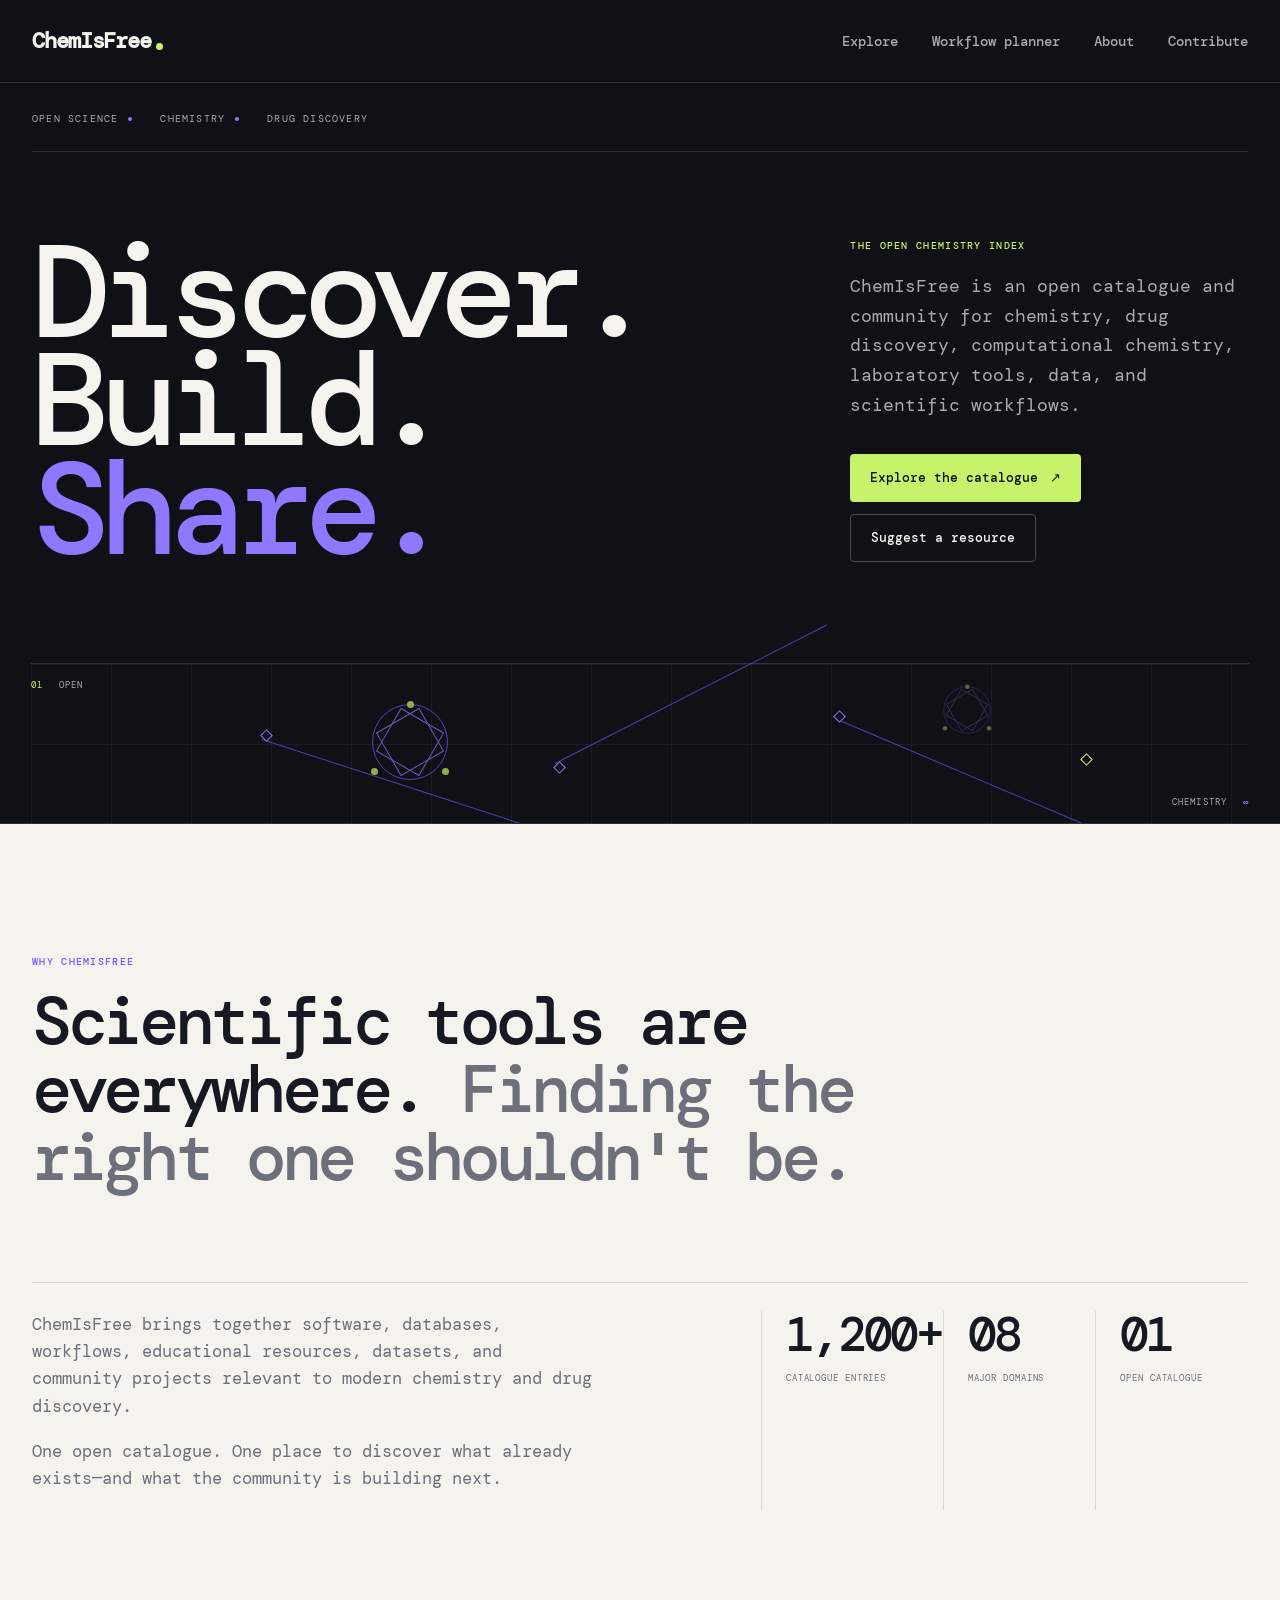
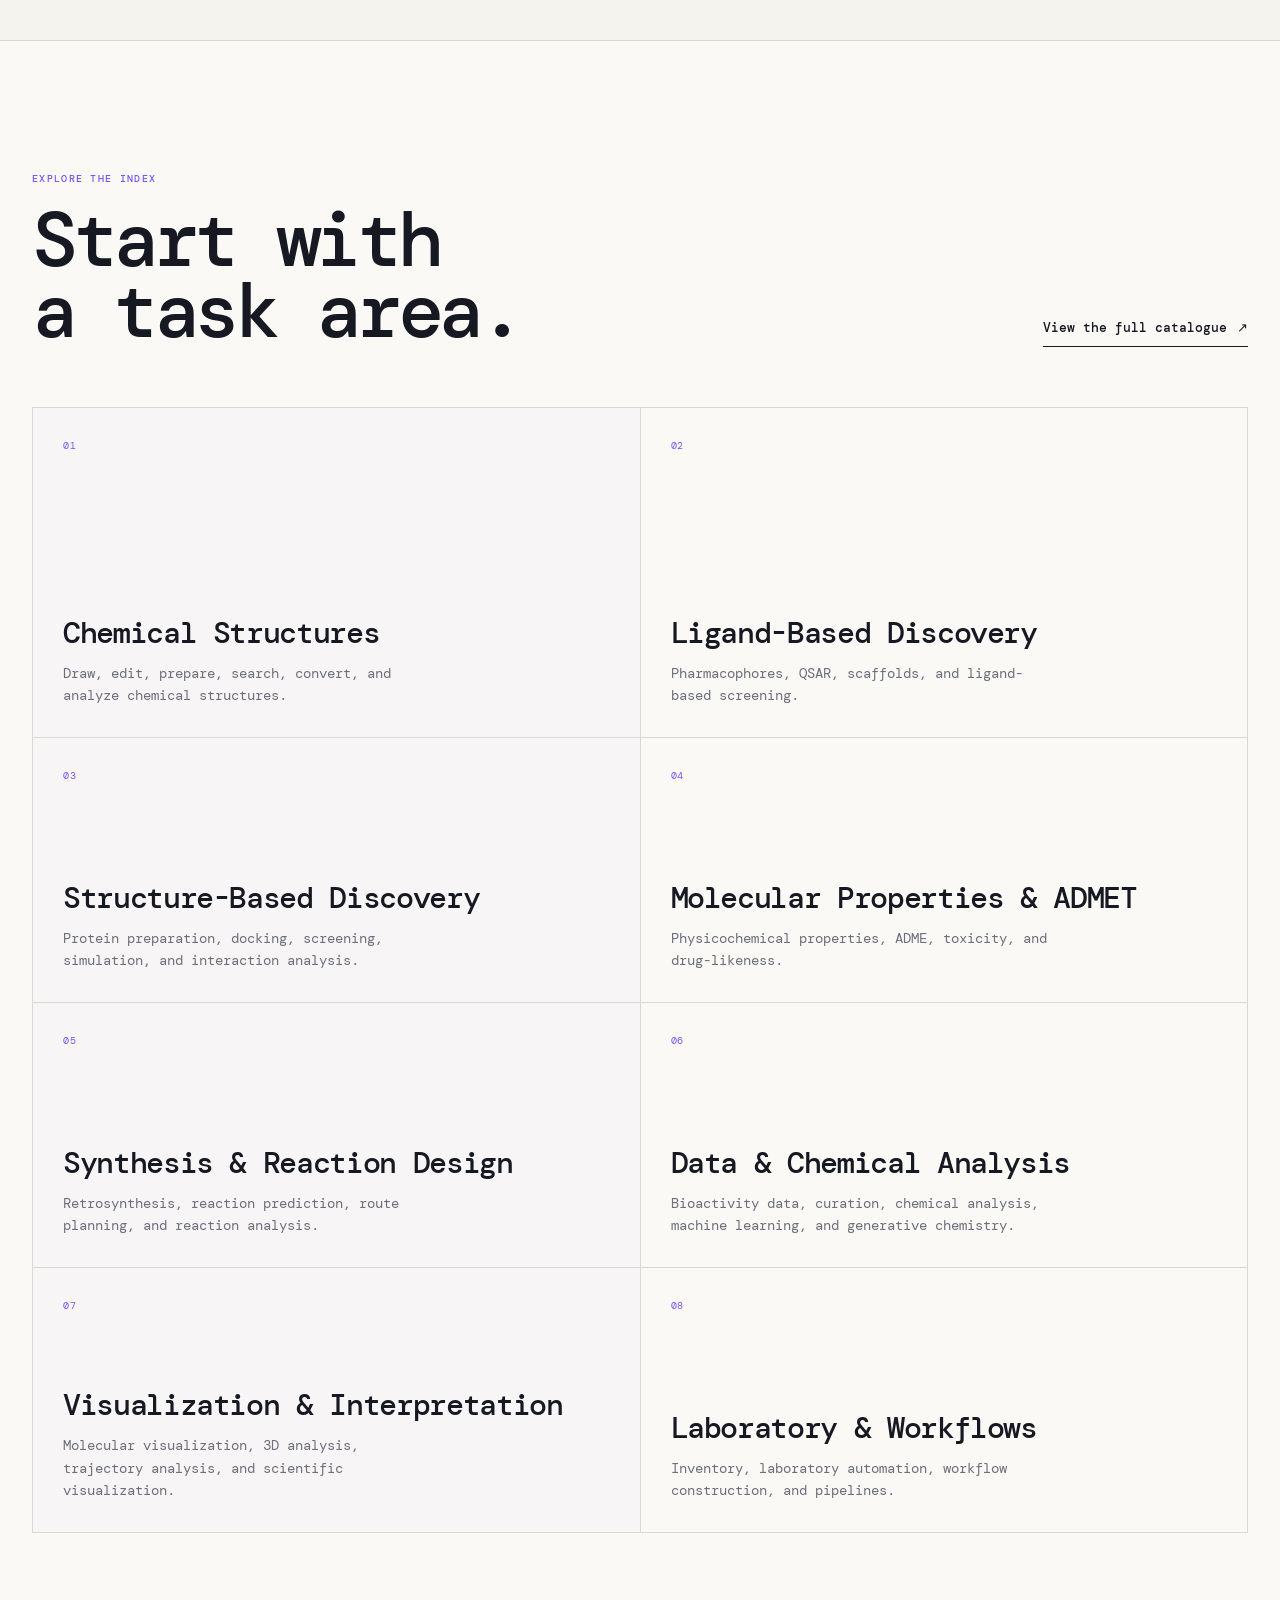
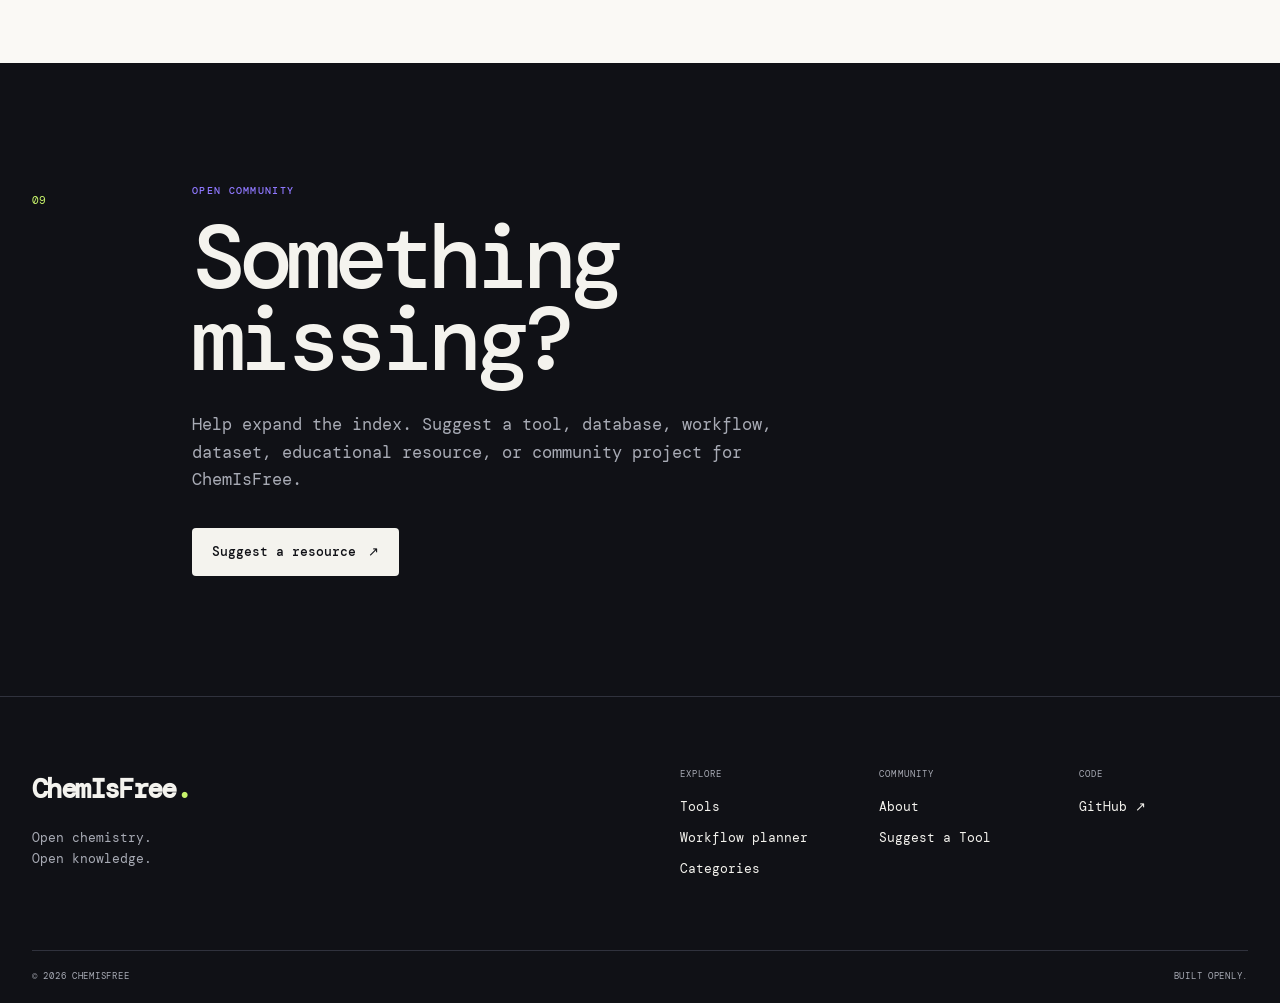
==== index.html @ 3fc643d2 "Update catalogue size on the homepage" ====
<!DOCTYPE html>
<html lang="en">
<head>
    <meta charset="UTF-8">
    <meta name="viewport" content="width=device-width, initial-scale=1.0">

    <title>ChemIsFree — Open Chemistry & Drug Discovery</title>

    <link rel="stylesheet" href="css/style.css?v=12">
</head>

<body>

<header class="site-header">
    <div class="container header-inner">

        <a href="index.html" class="site-wordmark">
            <span class="wordmark-main">ChemIsFree</span>
            <span class="wordmark-dot"></span>
        </a>

        <nav class="main-nav">
            <a href="tools.html">Explore</a>
            <a href="planner.html">Workflow planner</a>
            <a href="about.html">About</a>
            <a href="contribute.html">Contribute</a>
        </nav>

    </div>
</header>


<main>

    <!-- HERO -->

    <section class="hero">
        <div class="container hero-container">

            <div class="hero-topline">
                <span>OPEN SCIENCE</span>
                <span>CHEMISTRY</span>
                <span>DRUG DISCOVERY</span>
            </div>

            <div class="hero-main">

                <div class="hero-title">
                    <h1>
                        Discover.
                        <br>
                        Build.
                        <br>
                        <span>Share.</span>
                    </h1>
                </div>

                <div class="hero-content">

                    <p class="hero-kicker">
                        THE OPEN CHEMISTRY INDEX
                    </p>

                    <p class="hero-description">
                        ChemIsFree is an open catalogue and community for
                        chemistry, drug discovery, computational chemistry,
                        laboratory tools, data, and scientific workflows.
                    </p>

                    <div class="hero-actions">
                        <a href="tools.html" class="button button-primary">
                            Explore the catalogue
                            <span>↗</span>
                        </a>

                        <a href="contribute.html" class="button button-secondary">
                            Suggest a resource
                        </a>
                    </div>

                </div>

            </div>


            <!-- ABSTRACT SCIENTIFIC VISUAL -->

            <div class="hero-system">

                <div class="system-label system-label-top">
                    <span>01</span>
                    <span>OPEN</span>
                </div>

                <div class="system-grid"></div>

                <div class="molecule molecule-one">
                    <span></span>
                    <span></span>
                    <span></span>
                </div>

                <div class="molecule molecule-two">
                    <span></span>
                    <span></span>
                    <span></span>
                </div>

                <div class="system-node node-one"></div>
                <div class="system-node node-two"></div>
                <div class="system-node node-three"></div>
                <div class="system-node node-four"></div>

                <div class="system-line line-one"></div>
                <div class="system-line line-two"></div>
                <div class="system-line line-three"></div>

                <div class="system-label system-label-bottom">
                    <span>CHEMISTRY</span>
                    <span>∞</span>
                </div>

            </div>

        </div>
    </section>


    <!-- INTRO / NUMBERS -->

    <section class="intro-section">

        <div class="container">

            <div class="intro-heading">
                <p class="eyebrow">WHY CHEMISFREE</p>

                <h2>
                    Scientific tools are everywhere.
                    <em>Finding the right one shouldn't be.</em>
                </h2>
            </div>


            <div class="intro-bottom">

                <div class="intro-text">
                    <p>
                        ChemIsFree brings together software, databases,
                        workflows, educational resources, datasets, and
                        community projects relevant to modern chemistry
                        and drug discovery.
                    </p>

                    <p>
                        One open catalogue. One place to discover what
                        already exists—and what the community is building next.
                    </p>
                </div>


                <div class="stats">

                    <div class="stat">
                        <strong>1,200+</strong>
                        <span>Catalogue entries</span>
                    </div>

                    <div class="stat">
                        <strong>08</strong>
                        <span>Major domains</span>
                    </div>

                    <div class="stat">
                        <strong>01</strong>
                        <span>Open catalogue</span>
                    </div>

                </div>

            </div>

        </div>

    </section>


    <!-- CATALOGUE DOMAINS -->

    <section class="categories-section" id="categories">

        <div class="container">

            <div class="section-heading">

                <div>
                    <p class="eyebrow">EXPLORE THE INDEX</p>

                    <h2>
                        Start with<br>
                        a task area.
                    </h2>
                </div>

                <a href="tools.html" class="text-link">
                    View the full catalogue
                    <span>↗</span>
                </a>

            </div>


            <div class="category-grid">

                <a href="tools.html?domain=chemical-structures"
                   class="category-card category-card-large">

                    <span class="category-index">01</span>

                    <div>
                        <h3>Chemical Structures</h3>
                        <p>
                            Draw, edit, prepare, search, convert,
                            and analyze chemical structures.
                        </p>
                    </div>

                    <span class="category-arrow">↗</span>

                </a>


                <a href="tools.html?domain=ligand-based-discovery"
                   class="category-card">

                    <span class="category-index">02</span>

                    <div>
                        <h3>Ligand-Based Discovery</h3>
                        <p>
                            Pharmacophores, QSAR, scaffolds,
                            and ligand-based screening.
                        </p>
                    </div>

                    <span class="category-arrow">↗</span>

                </a>


                <a href="tools.html?domain=structure-based-discovery"
                   class="category-card">

                    <span class="category-index">03</span>

                    <div>
                        <h3>Structure-Based Discovery</h3>
                        <p>
                            Protein preparation, docking, screening,
                            simulation, and interaction analysis.
                        </p>
                    </div>

                    <span class="category-arrow">↗</span>

                </a>


                <a href="tools.html?domain=molecular-properties-admet"
                   class="category-card">

                    <span class="category-index">04</span>

                    <div>
                        <h3>Molecular Properties &amp; ADMET</h3>
                        <p>
                            Physicochemical properties, ADME,
                            toxicity, and drug-likeness.
                        </p>
                    </div>

                    <span class="category-arrow">↗</span>

                </a>


                <a href="tools.html?domain=synthesis-reaction-design"
                   class="category-card">

                    <span class="category-index">05</span>

                    <div>
                        <h3>Synthesis &amp; Reaction Design</h3>
                        <p>
                            Retrosynthesis, reaction prediction,
                            route planning, and reaction analysis.
                        </p>
                    </div>

                    <span class="category-arrow">↗</span>

                </a>


                <a href="tools.html?domain=data-analysis"
                   class="category-card">

                    <span class="category-index">06</span>

                    <div>
                        <h3>Data &amp; Chemical Analysis</h3>
                        <p>
                            Bioactivity data, curation, chemical analysis,
                            machine learning, and generative chemistry.
                        </p>
                    </div>

                    <span class="category-arrow">↗</span>

                </a>


                <a href="tools.html?domain=visualization"
                   class="category-card">

                    <span class="category-index">07</span>

                    <div>
                        <h3>Visualization &amp; Interpretation</h3>
                        <p>
                            Molecular visualization, 3D analysis,
                            trajectory analysis, and scientific visualization.
                        </p>
                    </div>

                    <span class="category-arrow">↗</span>

                </a>


                <a href="tools.html?domain=laboratory-workflows"
                   class="category-card">

                    <span class="category-index">08</span>

                    <div>
                        <h3>Laboratory &amp; Workflows</h3>
                        <p>
                            Inventory, laboratory automation,
                            workflow construction, and pipelines.
                        </p>
                    </div>

                    <span class="category-arrow">↗</span>

                </a>

            </div>

        </div>

    </section>


    <!-- COMMUNITY -->

    <section class="community-section">

        <div class="container community-container">

            <div class="community-number">
                09
            </div>

            <div class="community-content">

                <p class="eyebrow">OPEN COMMUNITY</p>

                <h2>
                    Something missing?
                </h2>

                <p>
                    Help expand the index. Suggest a tool, database,
                    workflow, dataset, educational resource, or community
                    project for ChemIsFree.
                </p>

                <a href="contribute.html" class="button button-light">
                    Suggest a resource
                    <span>↗</span>
                </a>

            </div>

        </div>

    </section>

</main>


<footer class="site-footer">

    <div class="container footer-inner">

        <div class="footer-brand">

            <a href="index.html" class="footer-wordmark">
                ChemIsFree<span>.</span>
            </a>

            <p>
                Open chemistry.<br>
                Open knowledge.
            </p>

        </div>


        <div class="footer-links">

            <div>
                <span>EXPLORE</span>
                <a href="tools.html">Tools</a>
                <a href="planner.html">Workflow planner</a>
                <a href="index.html#categories">Categories</a>
            </div>

            <div>
                <span>COMMUNITY</span>
                <a href="about.html">About</a>
                <a href="contribute.html">Suggest a Tool</a>
            </div>

            <div>
                <span>CODE</span>
                <a href="https://github.com/ChemIsFree"
                   target="_blank"
                   rel="noopener noreferrer">
                    GitHub ↗
                </a>
            </div>

        </div>

    </div>

    <div class="container footer-bottom">
        <span>© 2026 ChemIsFree</span>
        <span>Built openly.</span>
    </div>

</footer>


</body>
</html>
---- css/style.css ----
@import url('https://fonts.googleapis.com/css2?family=DM+Mono:wght@400;500&family=DM+Sans:wght@400;500;600;700&family=Manrope:wght@400;500;600;700;800&display=swap');


/* =========================================================
   CHEMISFREE — DESIGN SYSTEM
   ========================================================= */

:root {

    /* Core */
    --ink: #101116;
    --ink-soft: #181a22;
    --ink-light: #222532;

    --paper: #f4f3ee;
    --paper-light: #faf9f5;
    --white: #ffffff;

    /* Accent system */
    --violet: #7357ff;
    --violet-light: #8f78ff;
    --lime: #c7f36b;
    --blue: #4e72ff;

    /* Text */
    --text: #171922;
    --text-muted: #6d707b;
    --text-on-dark: #f4f3ee;
    --text-on-dark-muted: #a8abb5;

    /* Lines */
    --line: #d9d8d1;
    --line-dark: #30323d;
    --line-bright: #474a57;

    /* Layout */
    --container: 1240px;

    /* Radius */
    --radius-sm: 4px;
    --radius-md: 8px;
    --radius-lg: 14px;

    /* Shadows */
    --shadow-soft: 0 12px 40px rgba(16, 17, 22, 0.08);

    /* Typography */
    --font-display: "DM Mono", monospace;
    --font-body: "DM Mono", monospace;
    --font-mono: "DM Mono", monospace;
}


/* =========================================================
   RESET
   ========================================================= */

* {
    box-sizing: border-box;
}

html {
    scroll-behavior: smooth;
}

body {
    margin: 0;
    background: var(--paper);
    color: var(--text);
    font-family: var(--font-body);
    font-size: 16px;
    line-height: 1.6;
    -webkit-font-smoothing: antialiased;
}

img {
    max-width: 100%;
}

a {
    color: inherit;
    text-decoration: none;
}

button,
input,
select {
    font: inherit;
}

button {
    cursor: pointer;
}

.container {
    width: min(calc(100% - 64px), var(--container));
    margin: 0 auto;
}


/* =========================================================
   HEADER
   ========================================================= */

.site-header {
    position: relative;
    z-index: 10;
    background: var(--ink);
    color: var(--text-on-dark);
    border-bottom: 1px solid var(--line-dark);
}

.header-inner {
    min-height: 82px;
    display: flex;
    align-items: center;
    justify-content: space-between;
    gap: 40px;
}

.site-wordmark {
    display: inline-flex;
    align-items: center;
    gap: 5px;
    font-family: var(--font-display);
    font-size: 22px;
    font-weight: 800;
    letter-spacing: -0.05em;
}

.wordmark-dot {
    width: 7px;
    height: 7px;
    display: inline-block;
    background: var(--lime);
    border-radius: 50%;
    margin-top: 11px;
}

.main-nav {
    display: flex;
    align-items: center;
    gap: 34px;
}

.main-nav a {
    position: relative;
    color: var(--text-on-dark-muted);
    font-size: 14px;
    font-weight: 500;
    transition: color 180ms ease;
}

.main-nav a::after {
    content: "";
    position: absolute;
    left: 0;
    right: 0;
    bottom: -8px;
    height: 1px;
    background: var(--lime);
    transform: scaleX(0);
    transform-origin: right;
    transition: transform 180ms ease;
}

.main-nav a:hover {
    color: var(--white);
}

.main-nav a:hover::after {
    transform: scaleX(1);
    transform-origin: left;
}


/* =========================================================
   HERO
   ========================================================= */

.hero {
    position: relative;
    overflow: hidden;
    background: var(--ink);
    color: var(--text-on-dark);
    border-bottom: 1px solid var(--line-dark);
}

.hero-container {
    position: relative;
    padding-top: 28px;
    padding-bottom: 0;
}

.hero-topline {
    display: flex;
    align-items: center;
    gap: 28px;
    padding-bottom: 24px;
    border-bottom: 1px solid var(--line-dark);

    font-family: var(--font-mono);
    font-size: 10px;
    letter-spacing: 0.12em;
    color: var(--text-on-dark-muted);
}

.hero-topline span {
    display: flex;
    align-items: center;
    gap: 10px;
}

.hero-topline span:not(:last-child)::after {
    content: "";
    width: 4px;
    height: 4px;
    border-radius: 50%;
    background: var(--violet-light);
}

.hero-main {
    position: relative;
    z-index: 2;

    display: grid;
    grid-template-columns: minmax(0, 1.3fr) minmax(320px, 0.7fr);
    gap: 80px;

    padding: 86px 0 96px;
}

.hero-title h1 {
    margin: 0;

    font-family: var(--font-display);
    font-size: clamp(76px, 10.2vw, 148px);
    line-height: 0.83;
    font-weight: 500;
    letter-spacing: -0.085em;
}

.hero-title h1 span {
    color: var(--violet-light);
}

.hero-content {
    align-self: end;
    max-width: 470px;
    padding-bottom: 5px;
}

.hero-kicker,
.eyebrow {
    margin: 0 0 18px;

    font-family: var(--font-mono);
    font-size: 10px;
    font-weight: 500;
    letter-spacing: 0.13em;
    text-transform: uppercase;
}

.hero-kicker {
    color: var(--lime);
}

.hero-description {
    margin: 0;
    color: var(--text-on-dark-muted);
    font-size: 18px;
    line-height: 1.65;
    max-width: 460px;
}

.hero-actions {
    display: flex;
    flex-wrap: wrap;
    gap: 12px;
    margin-top: 34px;
}


/* =========================================================
   HERO SCIENTIFIC SYSTEM
   ========================================================= */

.hero-system {
    position: relative;
    height: 160px;
    margin: 0 -1px;

    border-top: 1px solid var(--line-dark);
    background:
        linear-gradient(
            90deg,
            transparent 49.8%,
            rgba(115, 87, 255, 0.18) 50%,
            transparent 50.2%
        ),
        linear-gradient(
            0deg,
            transparent 49.8%,
            rgba(115, 87, 255, 0.14) 50%,
            transparent 50.2%
        );

    background-size: 80px 80px;
}

.system-grid {
    position: absolute;
    inset: 0;

    background-image:
        linear-gradient(var(--line-dark) 1px, transparent 1px),
        linear-gradient(90deg, var(--line-dark) 1px, transparent 1px);

    background-size: 80px 80px;

    opacity: 0.35;
}

.system-label {
    position: absolute;
    z-index: 4;

    display: flex;
    gap: 16px;

    font-family: var(--font-mono);
    font-size: 9px;
    letter-spacing: 0.12em;
    color: var(--text-on-dark-muted);
}

.system-label-top {
    top: 14px;
    left: 0;
}

.system-label-top span:first-child {
    color: var(--lime);
}

.system-label-bottom {
    right: 0;
    bottom: 14px;
}

.system-label-bottom span:last-child {
    color: var(--violet-light);
}

.system-node {
    position: absolute;
    z-index: 3;

    width: 9px;
    height: 9px;

    border: 1px solid var(--violet-light);
    background: var(--ink);

    transform: rotate(45deg);
}

.node-one {
    left: 19%;
    top: 42%;
}

.node-two {
    left: 43%;
    top: 62%;
}

.node-three {
    left: 66%;
    top: 30%;
}

.node-four {
    right: 13%;
    top: 57%;
    border-color: var(--lime);
}

.system-line {
    position: absolute;
    z-index: 2;

    height: 1px;
    background: var(--violet);
    opacity: 0.65;
    transform-origin: left center;
}

.line-one {
    width: 25%;
    left: 19%;
    top: 47%;
    transform: rotate(18deg);
}

.line-two {
    width: 25%;
    left: 43%;
    top: 62%;
    transform: rotate(-27deg);
}

.line-three {
    width: 24%;
    left: 66%;
    top: 34%;
    transform: rotate(23deg);
}

.molecule {
    position: absolute;
    z-index: 3;

    width: 76px;
    height: 76px;

    border: 1px solid var(--violet);
    border-radius: 50%;
    opacity: 0.7;
}

.molecule::before,
.molecule::after {
    content: "";
    position: absolute;
    inset: 12px;
    border: 1px solid var(--violet-light);
    transform: rotate(60deg);
}

.molecule::after {
    transform: rotate(-60deg);
}

.molecule span {
    position: absolute;
    width: 7px;
    height: 7px;
    border-radius: 50%;
    background: var(--lime);
}

.molecule span:nth-child(1) {
    top: -4px;
    left: 34px;
}

.molecule span:nth-child(2) {
    bottom: 4px;
    left: -2px;
}

.molecule span:nth-child(3) {
    right: -2px;
    bottom: 4px;
}

.molecule-one {
    left: 28%;
    top: 25%;
}

.molecule-two {
    right: 20%;
    top: 5%;
    transform: scale(0.62);
    opacity: 0.4;
}


/* =========================================================
   BUTTONS
   ========================================================= */

.button {
    min-height: 48px;
    display: inline-flex;
    align-items: center;
    justify-content: center;
    gap: 12px;

    padding: 0 20px;

    border-radius: var(--radius-sm);

    font-size: 13px;
    font-weight: 500;

    transition:
        transform 180ms ease,
        background 180ms ease,
        border-color 180ms ease,
        color 180ms ease;
}

.button:hover {
    transform: translateY(-2px);
}

.button-primary {
    background: var(--lime);
    color: var(--ink);
}

.button-primary:hover {
    background: #d5fb82;
}

.button-secondary {
    border: 1px solid var(--line-bright);
    color: var(--text-on-dark);
}

.button-secondary:hover {
    border-color: var(--violet-light);
    background: rgba(115, 87, 255, 0.1);
}

.button-light {
    background: var(--paper);
    color: var(--ink);
}

.button-light:hover {
    background: var(--white);
}


/* =========================================================
   INTRO
   ========================================================= */

.intro-section {
    padding: 130px 0;
    background: var(--paper);
    border-bottom: 1px solid var(--line);
}

.intro-heading {
    max-width: 850px;
}

.intro-heading .eyebrow {
    color: var(--violet);
}

.intro-heading h2 {
    margin: 0;

    font-family: var(--font-display);
    font-size: clamp(42px, 5.2vw, 72px);
    line-height: 1.02;
    letter-spacing: -0.065em;
    font-weight: 500;
}

.intro-heading h2 em {
    color: var(--text-muted);
    font-style: normal;
}

.intro-bottom {
    display: grid;
    grid-template-columns: minmax(0, 1fr) minmax(360px, 0.8fr);
    gap: 120px;

    margin-top: 90px;
    padding-top: 28px;

    border-top: 1px solid var(--line);
}

.intro-text {
    max-width: 560px;
}

.intro-text p {
    margin: 0 0 18px;
    color: var(--text-muted);
    font-size: 17px;
}

.stats {
    display: grid;
    grid-template-columns: repeat(3, 1fr);
    gap: 0;
}

.stat {
    padding-left: 24px;
    border-left: 1px solid var(--line);
}

.stat strong {
    display: block;

    font-family: var(--font-display);
    font-size: 48px;
    line-height: 1;
    letter-spacing: -0.06em;
    font-weight: 500;
}

.stat span {
    display: block;
    margin-top: 12px;

    font-family: var(--font-mono);
    font-size: 9px;
    letter-spacing: 0.1em;
    text-transform: uppercase;
    color: var(--text-muted);
}


/* =========================================================
   CATEGORIES
   ========================================================= */

.categories-section {
    padding: 130px 0;
    background: var(--paper-light);
}

.section-heading {
    display: flex;
    justify-content: space-between;
    align-items: flex-end;
    gap: 50px;

    margin-bottom: 60px;
}

.section-heading .eyebrow {
    color: var(--violet);
}

.section-heading h2 {
    margin: 0;

    font-family: var(--font-display);
    font-size: clamp(48px, 6vw, 78px);
    line-height: 0.92;
    letter-spacing: -0.07em;
    font-weight: 500;
}

.text-link {
    display: inline-flex;
    align-items: center;
    gap: 10px;

    padding-bottom: 7px;
    border-bottom: 1px solid var(--text);

    font-size: 13px;
    font-weight: 500;

    transition:
        color 180ms ease,
        border-color 180ms ease;
}

.text-link:hover {
    color: var(--violet);
    border-color: var(--violet);
}

.category-grid {
    display: grid;
    grid-template-columns: repeat(2, 1fr);

    border-top: 1px solid var(--line);
    border-left: 1px solid var(--line);
}

.category-card {
    position: relative;

    min-height: 265px;

    display: flex;
    flex-direction: column;
    justify-content: space-between;

    padding: 30px;

    border-right: 1px solid var(--line);
    border-bottom: 1px solid var(--line);

    background: transparent;

    transition:
        background 200ms ease,
        transform 200ms ease;
}

.category-card:hover {
    background: var(--white);
}

.category-card:nth-child(odd) {
    background: rgba(115, 87, 255, 0.025);
}

.category-card:hover:nth-child(odd) {
    background: var(--white);
}

.category-index {
    font-family: var(--font-mono);
    font-size: 10px;
    color: var(--violet);
    letter-spacing: 0.08em;
}

.category-card h3 {
    margin: 0;

    font-family: var(--font-display);
    font-size: 30px;
    line-height: 1;
    letter-spacing: -0.045em;
    font-weight: 500;
}

.category-card p {
    max-width: 380px;

    margin: 14px 0 0;

    color: var(--text-muted);
    font-size: 14px;
    line-height: 1.6;
}

.category-arrow {
    position: absolute;
    right: 30px;
    bottom: 27px;

    font-size: 20px;

    opacity: 0;

    transform: translate(-5px, 5px);

    transition:
        opacity 180ms ease,
        transform 180ms ease;
}

.category-card:hover .category-arrow {
    opacity: 1;
    transform: translate(0, 0);
}

.category-card-large {
    min-height: 330px;
}


/* =========================================================
   COMMUNITY
   ========================================================= */

.community-section {
    padding: 120px 0;

    background: var(--ink);
    color: var(--text-on-dark);
}

.community-container {
    display: grid;
    grid-template-columns: 100px minmax(0, 700px);
    gap: 60px;
}

.community-number {
    font-family: var(--font-mono);
    font-size: 11px;
    color: var(--lime);
    padding-top: 9px;
}

.community-content {
    max-width: 700px;
}

.community-content .eyebrow {
    color: var(--violet-light);
}

.community-content h2 {
    margin: 0;

    font-family: var(--font-display);
    font-size: clamp(54px, 7vw, 90px);
    line-height: 0.92;
    letter-spacing: -0.075em;
    font-weight: 500;
}

.community-content > p:not(.eyebrow) {
    max-width: 590px;

    margin: 30px 0 35px;

    color: var(--text-on-dark-muted);
    font-size: 17px;
}


/* =========================================================
   FOOTER
   ========================================================= */

.site-footer {
    background: var(--ink);
    color: var(--text-on-dark);

    border-top: 1px solid var(--line-dark);
}

.footer-inner {
    display: grid;
    grid-template-columns: 1fr 1fr;
    gap: 80px;

    padding-top: 70px;
    padding-bottom: 70px;
}

.footer-wordmark {
    font-family: var(--font-display);
    font-size: 27px;
    font-weight: 800;
    letter-spacing: -0.06em;
}

.footer-wordmark span {
    color: var(--lime);
}

.footer-brand p {
    margin: 18px 0 0;

    color: var(--text-on-dark-muted);
    font-size: 13px;
    line-height: 1.6;
}

.footer-links {
    display: grid;
    grid-template-columns: repeat(3, 1fr);
    gap: 30px;
}

.footer-links div {
    display: flex;
    flex-direction: column;
    gap: 10px;
}

.footer-links span {
    margin-bottom: 6px;

    font-family: var(--font-mono);
    font-size: 9px;
    letter-spacing: 0.12em;
    color: var(--text-on-dark-muted);
}

.footer-links a {
    width: fit-content;

    color: var(--text-on-dark);

    font-size: 13px;
}

.footer-links a:hover {
    color: var(--lime);
}

.footer-bottom {
    display: flex;
    justify-content: space-between;

    padding-top: 18px;
    padding-bottom: 20px;

    border-top: 1px solid var(--line-dark);

    font-family: var(--font-mono);
    font-size: 9px;
    letter-spacing: 0.08em;
    text-transform: uppercase;
    color: var(--text-on-dark-muted);
}


/* =========================================================
   CATALOGUE — PAGE HERO
   ========================================================= */

.page-hero {
    padding: 85px 0 70px;
    background: var(--ink);
    color: var(--text-on-dark);
}

.page-hero .eyebrow {
    color: var(--lime);
}

.page-hero h1 {
    margin: 0;

    font-family: var(--font-display);
    font-size: clamp(56px, 7vw, 90px);
    line-height: 0.95;
    letter-spacing: -0.07em;
    font-weight: 500;
}

.page-hero p {
    max-width: 650px;
    margin: 25px 0 0;

    color: var(--text-on-dark-muted);
    font-size: 17px;
}


/* =========================================================
   CHEMISFREE CATALOGUE — EDITORIAL INDEX
   ========================================================= */


/* ---------------------------------------------------------
   Catalogue hero
   --------------------------------------------------------- */

.catalogue-hero {
    background: var(--ink);
    color: var(--text-on-dark);
    border-bottom: 1px solid var(--line-dark);
}

.catalogue-hero .container {
    padding-top: 28px;
    padding-bottom: 85px;
}

.catalogue-hero-top {
    display: flex;
    justify-content: space-between;
    align-items: center;

    padding-bottom: 22px;

    border-bottom: 1px solid var(--line-dark);
}

.catalogue-label {
    display: flex;
    align-items: center;
    gap: 14px;

    font-family: var(--font-mono);
    font-size: 9px;
    letter-spacing: 0.12em;
    color: var(--text-on-dark-muted);
}

.catalogue-label span:first-child {
    color: var(--lime);
}

.catalogue-index {
    font-family: var(--font-mono);
    font-size: 9px;
    letter-spacing: 0.12em;
    color: var(--text-on-dark-muted);
}

.catalogue-hero-content {
    display: grid;
    grid-template-columns: minmax(0, 1.3fr) minmax(300px, 0.7fr);
    gap: 80px;

    padding-top: 78px;
}

.catalogue-hero-content h1 {
    margin: 0;

    font-family: var(--font-display);
    font-size: clamp(72px, 9vw, 132px);
    line-height: 0.84;
    letter-spacing: -0.085em;
    font-weight: 500;
}

.catalogue-hero-description {
    align-self: end;
    max-width: 460px;
}

.catalogue-hero-description p {
    margin: 0;

    color: var(--text-on-dark-muted);
    font-size: 17px;
    line-height: 1.65;
}

.catalogue-scroll-hint {
    display: block;
    margin-top: 35px;

    font-family: var(--font-mono);
    font-size: 9px;
    letter-spacing: 0.12em;
    color: var(--violet-light);
}


/* ---------------------------------------------------------
   Catalogue main section
   --------------------------------------------------------- */

.catalogue-section {
    padding: 70px 0 120px;
    background: var(--paper);
}


/* ---------------------------------------------------------
   Search
   --------------------------------------------------------- */

.catalogue-search {
    max-width: 900px;
    margin-bottom: 45px;
}

.catalogue-search > label {
    display: block;
    margin-bottom: 12px;

    font-family: var(--font-mono);
    font-size: 9px;
    letter-spacing: 0.12em;
    text-transform: uppercase;
    color: var(--text-muted);
}

.catalogue-search-field {
    position: relative;
}

.catalogue-search-field input {
    width: 100%;
    height: 68px;

    padding: 0 60px 0 20px;

    border: 1px solid var(--line);
    border-radius: var(--radius-sm);

    background: var(--white);
    color: var(--text);

    font-family: var(--font-body);
    font-size: 17px;

    outline: none;

    transition:
        border-color 180ms ease,
        box-shadow 180ms ease;
}

.catalogue-search-field input::placeholder {
    color: #999aa1;
}

.catalogue-search-field input:focus {
    border-color: var(--violet);
    box-shadow: 0 0 0 3px rgba(115, 87, 255, 0.08);
}

.search-symbol {
    position: absolute;
    right: 22px;
    top: 50%;

    transform: translateY(-50%);

    font-family: var(--font-mono);
    font-size: 18px;
    color: var(--violet);
}


/* ---------------------------------------------------------
   Filter bar
   --------------------------------------------------------- */

.catalogue-filter-bar {
    display: grid;
    grid-template-columns: 1.4fr 1fr 1fr 0.8fr auto;
    gap: 10px;

    padding: 20px 0;

    border-top: 1px solid var(--line);
    border-bottom: 1px solid var(--line);
}

.filter-control {
    min-width: 0;
}

.filter-control label {
    display: block;
    margin-bottom: 7px;

    font-family: var(--font-mono);
    font-size: 8px;
    letter-spacing: 0.1em;
    text-transform: uppercase;
    color: var(--text-muted);
}

.filter-control select {
    width: 100%;
    height: 44px;

    padding: 0 32px 0 12px;

    border: 1px solid var(--line);
    border-radius: var(--radius-sm);

    background: var(--paper-light);
    color: var(--text);

    font-size: 12px;

    outline: none;
}

.filter-control select:focus {
    border-color: var(--violet);
}

.filter-clear {
    align-self: end;

    height: 44px;

    padding: 0 16px;

    border: 1px solid var(--line);
    border-radius: var(--radius-sm);

    background: transparent;
    color: var(--text-muted);

    font-family: var(--font-mono);
    font-size: 8px;
    letter-spacing: 0.08em;
    text-transform: uppercase;

    transition:
        border-color 180ms ease,
        color 180ms ease,
        background 180ms ease;
}

.filter-clear:hover {
    border-color: var(--violet);
    color: var(--violet);
    background: rgba(115, 87, 255, 0.04);
}


/* ---------------------------------------------------------
   Results header
   --------------------------------------------------------- */

.catalogue-results-header {
    display: flex;
    justify-content: space-between;
    align-items: center;

    padding: 30px 0 18px;
}

.catalogue-results-count {
    display: flex;
    align-items: center;
    gap: 10px;

    font-family: var(--font-mono);
    font-size: 9px;
    letter-spacing: 0.1em;
    text-transform: uppercase;
    color: var(--text-muted);
}

.results-marker {
    width: 6px;
    height: 6px;

    display: inline-block;

    border-radius: 50%;
    background: var(--lime);

    box-shadow: 0 0 0 3px rgba(199, 243, 107, 0.18);
}

.catalogue-results-note {
    font-family: var(--font-mono);
    font-size: 8px;
    letter-spacing: 0.1em;
    color: #a0a0a5;
}


/* ---------------------------------------------------------
   Tool grid
   --------------------------------------------------------- */

.tools-grid {
    display: grid;
    grid-template-columns: repeat(2, minmax(0, 1fr));
    gap: 0;

    border-top: 1px solid var(--line);
    border-left: 1px solid var(--line);
}


/* ---------------------------------------------------------
   Tool card
   --------------------------------------------------------- */

.tool-card {
    position: relative;

    min-height: 315px;

    display: flex;
    flex-direction: column;

    padding: 28px 30px 24px;

    border: 0;
    border-right: 1px solid var(--line);
    border-bottom: 1px solid var(--line);
    border-radius: 0;

    background: transparent;

    box-shadow: none;

    transition:
        background 180ms ease,
        box-shadow 180ms ease;
}

.tool-card:hover {
    background: var(--white);
    border-color: var(--line);
    box-shadow: inset 0 0 0 1px rgba(115, 87, 255, 0.04);
}

.tool-card:nth-child(4n + 1) {
    background: rgba(115, 87, 255, 0.025);
}

.tool-card:nth-child(4n + 1):hover {
    background: var(--white);
}


/* Status */

.tool-status {
    order: 0;

    align-self: flex-start;

    margin: 0 0 22px;
    padding: 5px 7px;

    border-radius: 2px;

    font-family: var(--font-mono);
    font-size: 7px;
    letter-spacing: 0.09em;
    text-transform: uppercase;
}

.tool-status-own {
    background: #ece7ff;
    color: #6046dc;
}

.tool-status-community {
    background: #edf7d8;
    color: #55751a;
}

.tool-status-archived {
    background: #ececec;
    color: #696969;
}


/* Type */

.tool-type {
    order: 1;

    margin-bottom: 9px;

    font-family: var(--font-mono);
    font-size: 8px;
    letter-spacing: 0.11em;
    text-transform: uppercase;
    color: var(--violet);
}


/* Name */

.tool-card h3 {
    order: 2;

    margin: 0;

    font-family: var(--font-display);
    font-size: 29px;
    line-height: 1.05;
    letter-spacing: -0.05em;
    font-weight: 500;
}


/* Description */

.tool-description {
    order: 3;

    max-width: 570px;

    margin: 13px 0 0;

    color: var(--text-muted);

    font-size: 14px;
    line-height: 1.6;
}


/* Metadata */

.tool-meta {
    order: 4;

    display: flex;
    flex-wrap: wrap;
    gap: 6px;

    margin-top: auto;
    padding-top: 28px;
}

.tool-meta span {
    padding: 5px 7px;

    border: 1px solid var(--line);

    font-family: var(--font-mono);
    font-size: 7px;
    letter-spacing: 0.05em;
    text-transform: uppercase;
    color: var(--text-muted);
}


/* Bottom links */

.tool-card-bottom {
    order: 5;

    display: flex;
    justify-content: space-between;
    align-items: center;

    margin-top: 20px;
    padding-top: 14px;

    border-top: 1px solid var(--line);
}

.tool-link {
    font-size: 11px;
    font-weight: 500;
}

.tool-link:first-child {
    color: var(--text);
}

.tool-link:first-child::after {
    content: " ↗";
    color: var(--violet);
}

.tool-link:last-child {
    color: var(--text-muted);
}

.tool-link:hover {
    color: var(--violet);
}


/* ---------------------------------------------------------
   No results
   --------------------------------------------------------- */

.no-results {
    padding: 110px 20px;

    border: 1px solid var(--line);

    text-align: center;
}

.no-results-number {
    display: block;
    margin-bottom: 20px;

    font-family: var(--font-mono);
    font-size: 10px;
    letter-spacing: 0.12em;
    color: var(--violet);
}

.no-results h3 {
    margin: 0;

    font-family: var(--font-display);
    font-size: 38px;
    line-height: 1;
    letter-spacing: -0.05em;
}

.no-results p {
    margin: 15px 0 25px;

    color: var(--text-muted);
}

.no-results button,
#clear-filters-empty {
    min-height: 42px;

    padding: 0 16px;

    border: 1px solid var(--line);
    border-radius: var(--radius-sm);

    background: transparent;

    font-family: var(--font-mono);
    font-size: 8px;
    letter-spacing: 0.08em;
    text-transform: uppercase;
}

.no-results button:hover,
#clear-filters-empty:hover {
    border-color: var(--violet);
    color: var(--violet);
}


/* ---------------------------------------------------------
   Donate navigation
   --------------------------------------------------------- */

.nav-donate {
    padding: 9px 14px !important;

    border: 1px solid var(--lime);

    color: var(--lime) !important;

    border-radius: 3px;
}

.nav-donate::after {
    display: none !important;
}

.nav-donate:hover {
    background: var(--lime);
    color: var(--ink) !important;
}


/* =========================================================
   TOOL DETAIL PAGE
   ========================================================= */

.tool-detail {
    padding: 65px 0 110px;
    background: var(--paper);
}

#tool-breadcrumb {
    margin-bottom: 30px;

    font-family: var(--font-mono);
    font-size: 9px;
    letter-spacing: 0.08em;
    text-transform: uppercase;
    color: var(--text-muted);
}

#tool-breadcrumb a:hover {
    color: var(--violet);
}

.tool-detail-header {
    padding-bottom: 45px;
    border-bottom: 1px solid var(--line);
}

.tool-detail-header h1 {
    margin: 0;

    font-family: var(--font-display);
    font-size: clamp(48px, 6vw, 78px);
    line-height: 0.95;
    letter-spacing: -0.065em;
    font-weight: 500;
}

.tool-detail-description {
    max-width: 760px;

    margin: 24px 0 0;

    color: var(--text-muted);
    font-size: 18px;
    line-height: 1.65;
}

.tool-detail-layout {
    display: grid;
    grid-template-columns: minmax(0, 1fr) 340px;
    gap: 60px;

    margin-top: 55px;
}

.tool-section {
    padding-bottom: 40px;
    margin-bottom: 40px;
    border-bottom: 1px solid var(--line);
}

.tool-section h2 {
    margin: 0 0 20px;

    font-family: var(--font-display);
    font-size: 28px;
    letter-spacing: -0.04em;
}

.tool-section p {
    color: var(--text-muted);
}

.tool-external-links {
    display: flex;
    flex-wrap: wrap;
    gap: 10px;
}

.external-link {
    display: inline-flex;
    align-items: center;
    gap: 8px;

    padding: 10px 13px;

    border: 1px solid var(--line);

    background: var(--white);

    font-size: 12px;
    font-weight: 500;
}

.external-link:hover {
    border-color: var(--violet);
    color: var(--violet);
}

.tool-citation {
    padding: 18px;

    border-left: 2px solid var(--violet);

    background: var(--white);

    font-size: 13px;
    color: var(--text-muted);
}

.tool-detail-sidebar {
    position: sticky;
    top: 25px;
    align-self: start;
}

.tool-info-card {
    padding: 25px;

    border: 1px solid var(--line);
    border-radius: var(--radius-md);

    background: var(--white);
}

.tool-info-card dl {
    margin: 0;
}

.tool-info-card dt {
    margin-top: 18px;

    font-family: var(--font-mono);
    font-size: 8px;
    letter-spacing: 0.1em;
    text-transform: uppercase;
    color: var(--text-muted);
}

.tool-info-card dt:first-child {
    margin-top: 0;
}

.tool-info-card dd {
    margin: 5px 0 0;

    font-size: 14px;
}

.tool-primary-button {
    display: flex;
    align-items: center;
    justify-content: center;

    width: 100%;
    min-height: 48px;

    margin-top: 22px;

    border-radius: var(--radius-sm);

    background: var(--ink);
    color: var(--white);

    font-size: 13px;
    font-weight: 500;
}

.tool-primary-button:hover {
    background: var(--violet);
}

.tool-loading {
    padding: 100px 0;
    color: var(--text-muted);
}


/* =========================================================
   RESPONSIVE — TABLET
   ========================================================= */

@media (max-width: 1000px) {

    .hero-main {
        grid-template-columns: 1fr;
        gap: 50px;
    }

    .hero-content {
        max-width: 620px;
    }

    .intro-bottom {
        grid-template-columns: 1fr;
        gap: 55px;
    }

    .catalogue-hero-content {
        grid-template-columns: 1fr;
        gap: 50px;
    }

    .catalogue-filter-bar {
        grid-template-columns: repeat(2, 1fr);
    }

    .filter-clear {
        width: fit-content;
    }

    .tools-grid {
        grid-template-columns: repeat(2, minmax(0, 1fr));
    }

    .tool-detail-layout {
        grid-template-columns: 1fr;
    }

    .tool-detail-sidebar {
        position: static;
    }
}


/* =========================================================
   RESPONSIVE — MOBILE
   ========================================================= */

@media (max-width: 700px) {

    .container {
        width: min(calc(100% - 36px), var(--container));
    }

    .header-inner {
        min-height: 70px;
    }

    .main-nav {
        gap: 16px;
    }

    .main-nav a {
        font-size: 12px;
    }

    .hero-container {
        padding-top: 20px;
    }

    .hero-topline {
        gap: 12px;
        flex-wrap: wrap;
        line-height: 1.5;
    }

    .hero-main {
        padding: 65px 0 65px;
    }

    .hero-title h1 {
        font-size: clamp(66px, 20vw, 110px);
    }

    .hero-description {
        font-size: 16px;
    }

    .hero-system {
        height: 120px;
    }

    .intro-section,
    .categories-section {
        padding: 85px 0;
    }

    .intro-heading h2 {
        font-size: 42px;
    }

    .stats {
        grid-template-columns: 1fr;
        gap: 25px;
    }

    .stat {
        padding-left: 18px;
    }

    .section-heading {
        display: block;
        margin-bottom: 40px;
    }

    .section-heading h2 {
        font-size: 50px;
    }

    .section-heading .text-link {
        margin-top: 25px;
    }

    .category-grid {
        grid-template-columns: 1fr;
    }

    .category-card,
    .category-card-large {
        min-height: 240px;
    }

    .community-section {
        padding: 85px 0;
    }

    .community-container {
        grid-template-columns: 1fr;
        gap: 20px;
    }

    .community-content h2 {
        font-size: 58px;
    }

    .footer-inner {
        grid-template-columns: 1fr;
        gap: 50px;
        padding-top: 55px;
        padding-bottom: 55px;
    }

    .footer-links {
        grid-template-columns: 1fr 1fr;
    }

    .footer-bottom {
        gap: 20px;
        flex-wrap: wrap;
    }

    .catalogue-hero .container {
        padding-top: 20px;
        padding-bottom: 65px;
    }

    .catalogue-hero-top {
        align-items: flex-start;
    }

    .catalogue-label {
        flex-wrap: wrap;
        gap: 8px;
    }

    .catalogue-hero-content {
        padding-top: 60px;
    }

    .catalogue-hero-content h1 {
        font-size: clamp(65px, 18vw, 105px);
    }

    .catalogue-hero-description p {
        font-size: 16px;
    }

    .catalogue-section {
        padding: 55px 0 85px;
    }

    .catalogue-search-field input {
        height: 60px;
        font-size: 15px;
    }

    .catalogue-filter-bar {
        grid-template-columns: 1fr;
    }

    .filter-clear {
        width: 100%;
    }

    .catalogue-results-header {
        align-items: flex-start;
        gap: 15px;
    }

    .catalogue-results-note {
        display: none;
    }

    .tools-grid {
        grid-template-columns: 1fr;
    }

    .tool-card {
        min-height: 280px;
    }

    .tool-detail {
        padding-top: 45px;
    }
}


/* =========================================================
   SMALL MOBILE
   ========================================================= */

@media (max-width: 460px) {

    .main-nav a:nth-child(2) {
        display: none;
    }

    .hero-title h1 {
        font-size: 64px;
    }

    .hero-actions {
        flex-direction: column;
        align-items: stretch;
    }

    .button {
        width: 100%;
    }

    .footer-links {
        grid-template-columns: 1fr;
    }

    .catalogue-label span:nth-child(2),
    .catalogue-label span:nth-child(3) {
        display: none;
    }

    .catalogue-hero-content h1 {
        font-size: 64px;
    }
}

/* =========================================================
   APPLICATION-FIRST CATALOGUE
   ========================================================= */


/* ---------------------------------------------------------
   Application domain
   --------------------------------------------------------- */

.application-domain {
    padding: 70px 0 0;
}


.application-domain:first-child {
    padding-top: 30px;
}


.application-domain-header {

    display: grid;

    grid-template-columns:
        minmax(0, 1fr)
        minmax(280px, 0.55fr);

    gap: 70px;

    padding-bottom: 35px;

    border-bottom: 1px solid var(--line);
}


.application-domain-header .eyebrow {
    color: var(--violet);
}


.application-domain-header h2 {

    margin: 0;

    font-family: var(--font-display);

    font-size:
        clamp(42px, 5.5vw, 76px);

    line-height: 0.92;

    letter-spacing: -0.065em;

    font-weight: 500;
}


.application-domain-description {

    align-self: end;

    max-width: 470px;

    margin: 0;

    color: var(--text-muted);

    font-size: 14px;

    line-height: 1.7;
}


/* ---------------------------------------------------------
   Task groups
   --------------------------------------------------------- */

.task-group {

    padding: 35px 0 0;
}


.task-heading {

    display: flex;

    align-items: baseline;

    gap: 18px;

    margin-bottom: 20px;
}


.task-index {

    min-width: 28px;

    font-family: var(--font-mono);

    font-size: 9px;

    letter-spacing: 0.08em;

    color: var(--violet);
}


.task-heading h3 {

    margin: 0;

    font-family: var(--font-display);

    font-size: 23px;

    line-height: 1.1;

    letter-spacing: -0.035em;

    font-weight: 500;
}


/* ---------------------------------------------------------
   Interface groups
   --------------------------------------------------------- */

.task-interface-groups {

    display: flex;

    flex-direction: column;

    gap: 28px;

    margin-left: 46px;
}


.task-interface-group {
    min-width: 0;
}


.interface-label {

    display: flex;

    align-items: center;

    gap: 9px;

    margin-bottom: 10px;

    font-family: var(--font-mono);

    font-size: 8px;

    letter-spacing: 0.12em;

    text-transform: uppercase;

    color: var(--text-muted);
}


.interface-label span {

    width: 5px;

    height: 5px;

    display: inline-block;

    background: var(--violet);

    transform: rotate(45deg);
}


.task-interface-group:nth-child(2)
.interface-label span {

    background: var(--lime);
}


.task-interface-group:nth-child(3)
.interface-label span {

    background: var(--blue);
}


/* ---------------------------------------------------------
   Application grid
   --------------------------------------------------------- */

.application-grid {

    display: grid;

    grid-template-columns:
        repeat(
            2,
            minmax(0, 1fr)
        );

    border-top: 1px solid var(--line);

    border-left: 1px solid var(--line);
}


.application-card {

    min-height: 255px;

    padding:
        24px
        26px
        22px;

    border-right:
        1px solid var(--line);

    border-bottom:
        1px solid var(--line);
}


.application-card h3 {

    font-size: 26px;
}


.application-card .tool-description {

    font-size: 13px;

    max-width: 520px;
}


/* ---------------------------------------------------------
   Resources
   --------------------------------------------------------- */

.resources-catalogue {

    margin-top: 120px;

    padding-top: 70px;

    border-top:
        1px solid var(--line-dark);

    background:
        linear-gradient(
            to bottom,
            rgba(115, 87, 255, 0.025),
            transparent 240px
        );
}


.resources-intro {

    display: grid;

    grid-template-columns:
        minmax(0, 1fr)
        minmax(280px, 0.6fr);

    gap: 70px;

    padding-bottom: 45px;

    border-bottom:
        1px solid var(--line);
}


.resources-intro .eyebrow {

    color: var(--violet);
}


.resources-intro h2 {

    margin: 0;

    font-family: var(--font-display);

    font-size:
        clamp(45px, 5vw, 70px);

    line-height: 0.94;

    letter-spacing: -0.065em;

    font-weight: 500;
}


.resources-intro > p {

    align-self: end;

    max-width: 430px;

    margin: 0;

    color: var(--text-muted);

    font-size: 14px;

    line-height: 1.7;
}


/* ---------------------------------------------------------
   Resource groups
   --------------------------------------------------------- */

.resource-group {

    padding-top: 45px;
}


.resource-group-heading {

    display: flex;

    align-items: baseline;

    justify-content: space-between;

    gap: 20px;

    margin-bottom: 15px;
}


.resource-group-heading h3 {

    margin: 0;

    font-family: var(--font-display);

    font-size: 21px;

    letter-spacing: -0.035em;

    font-weight: 500;
}


.resource-group-heading span {

    font-family: var(--font-mono);

    font-size: 8px;

    letter-spacing: 0.1em;

    color: var(--text-muted);
}


.resource-grid {

    display: grid;

    grid-template-columns:
        repeat(
            3,
            minmax(0, 1fr)
        );

    border-top:
        1px solid var(--line);

    border-left:
        1px solid var(--line);
}


.resource-card {

    display: flex;

    flex-direction: column;

    min-height: 235px;

    padding:
        22px
        23px
        20px;

    border-right:
        1px solid var(--line);

    border-bottom:
        1px solid var(--line);

    background:
        rgba(255, 255, 255, 0.45);

    transition:
        background 180ms ease;
}


.resource-card:hover {

    background:
        var(--white);
}


.resource-card-top {

    margin-bottom: 18px;
}


.resource-type {

    font-family: var(--font-mono);

    font-size: 7px;

    letter-spacing: 0.1em;

    text-transform: uppercase;

    color: var(--violet);
}


.resource-card h4 {

    margin: 0;

    font-family: var(--font-display);

    font-size: 21px;

    line-height: 1.1;

    letter-spacing: -0.035em;

    font-weight: 500;
}


.resource-card p {

    margin:
        11px
        0
        0;

    color: var(--text-muted);

    font-size: 12px;

    line-height: 1.6;
}


.resource-tags {

    display: flex;

    flex-wrap: wrap;

    gap: 5px;

    margin-top: 16px;
}


.resource-tags span {

    padding:
        4px
        6px;

    border:
        1px solid var(--line);

    font-family: var(--font-mono);

    font-size: 6px;

    letter-spacing: 0.04em;

    text-transform: uppercase;

    color: var(--text-muted);
}


.resource-card-bottom {

    display: flex;

    justify-content: space-between;

    margin-top: auto;

    padding-top: 16px;

    border-top:
        1px solid var(--line);
}


.resource-card .tool-link {

    font-size: 9px;
}


/* ---------------------------------------------------------
   Responsive
   --------------------------------------------------------- */

@media (max-width: 1000px) {

    .application-domain-header,
    .resources-intro {

        grid-template-columns: 1fr;

        gap: 30px;
    }


    .task-interface-groups {

        margin-left: 0;
    }


    .resource-grid {

        grid-template-columns:
            repeat(
                2,
                minmax(0, 1fr)
            );
    }
}


@media (max-width: 700px) {

    .application-domain {

        padding-top: 55px;
    }


    .application-domain-header h2 {

        font-size: 47px;
    }


    .task-heading h3 {

        font-size: 20px;
    }


    .application-grid {

        grid-template-columns: 1fr;
    }


    .application-card {

        min-height: 240px;
    }


    .resources-catalogue {

        margin-top: 85px;

        padding-top: 55px;
    }


    .resources-intro h2 {

        font-size: 48px;
    }


    .resource-grid {

        grid-template-columns: 1fr;
    }
}

/* The old renderer used task-group sections. The new renderer
   uses one domain section, then GUI/Web and CLI groups. */

.task-group,
.task-interface-groups,
.task-heading,
.task-index {
    display: none !important;
}

.application-domain {
    padding: 70px 0 0;
}

.application-domain:first-child {
    padding-top: 30px;
}

.application-domain-header {
    display: grid;
    grid-template-columns: minmax(0, 1fr) minmax(280px, 0.55fr);
    gap: 70px;
    padding-bottom: 35px;
    border-bottom: 1px solid var(--line);
}

.application-domain-header .eyebrow {
    color: var(--violet);
}

.application-domain-header h2 {
    margin: 0;
    font-family: var(--font-display);
    font-size: clamp(42px, 5.5vw, 76px);
    line-height: 0.92;
    letter-spacing: -0.065em;
    font-weight: 500;
}

.application-domain-description {
    align-self: end;
    max-width: 470px;
    margin: 0;
    color: var(--text-muted);
    font-size: 14px;
    line-height: 1.7;
}

.application-interface-group {
    padding: 35px 0 0;
}

.application-interface-group .interface-label {
    display: flex;
    align-items: center;
    gap: 9px;
    margin-bottom: 10px;
    font-family: var(--font-mono);
    font-size: 8px;
    letter-spacing: 0.12em;
    text-transform: uppercase;
    color: var(--text-muted);
}

.application-interface-group .interface-label span {
    width: 5px;
    height: 5px;
    display: inline-block;
    background: var(--violet);
    transform: rotate(45deg);
}

.application-interface-group + .application-interface-group {
    margin-top: 30px;
}

.application-interface-group + .application-interface-group .interface-label span {
    background: var(--lime);
}

.application-grid {
    display: grid;
    grid-template-columns: repeat(2, minmax(0, 1fr));
    border-top: 1px solid var(--line);
    border-left: 1px solid var(--line);
}

.application-card {
    min-height: 300px;
    padding: 24px 26px 22px;
    border-right: 1px solid var(--line);
    border-bottom: 1px solid var(--line);
    background: transparent;
}

.application-card:hover {
    background: var(--white);
}

.application-card-topline {
    display: flex;
    justify-content: space-between;
    align-items: flex-start;
    gap: 18px;
    margin-bottom: 8px;
}

.application-card .tool-type {
    margin: 0;
}

.application-interface {
    flex: 0 0 auto;
    padding: 5px 7px;
    border: 1px solid var(--line);
    font-family: var(--font-mono);
    font-size: 7px;
    letter-spacing: 0.08em;
    text-transform: uppercase;
    color: var(--text-muted);
}

.application-card h3 {
    margin: 0;
    font-size: 28px;
}

.application-card .tool-description {
    max-width: 560px;
    margin-top: 12px;
}

.application-task-tags {
    display: flex;
    flex-wrap: wrap;
    gap: 5px;
    margin-top: 18px;
}

.application-task-tags span {
    padding: 5px 7px;
    border: 1px solid var(--line);
    font-family: var(--font-mono);
    font-size: 7px;
    letter-spacing: 0.04em;
    text-transform: uppercase;
    color: var(--text-muted);
}

.application-card .tool-meta {
    padding-top: 22px;
}

.application-card .tool-card-bottom {
    margin-top: 18px;
}

@media (max-width: 1000px) {
    .application-domain-header {
        grid-template-columns: 1fr;
        gap: 30px;
    }
}

@media (max-width: 700px) {
    .application-domain {
        padding-top: 55px;
    }

    .application-domain-header h2 {
        font-size: 47px;
    }

    .application-grid {
        grid-template-columns: 1fr;
    }

    .application-card {
        min-height: 265px;
    }
}

.tool-detail-hero {
    background: var(--ink);
    color: var(--text-on-dark);
    border-bottom: 1px solid var(--line-dark);
}

.tool-detail-hero .container {
    padding-top: 26px;
    padding-bottom: 85px;
}

.tool-detail-topline {
    display: flex;
    justify-content: space-between;
    align-items: center;
    gap: 20px;
    padding-bottom: 20px;
    border-bottom: 1px solid var(--line-dark);
}

.tool-back-link,
.tool-detail-index {
    font-family: var(--font-mono);
    font-size: 9px;
    letter-spacing: 0.11em;
    text-transform: uppercase;
}

.tool-back-link { color: var(--text-on-dark-muted); }
.tool-back-link:hover { color: var(--lime); }
.tool-detail-index { color: var(--text-on-dark-muted); }

.tool-detail-hero-grid {
    display: grid;
    grid-template-columns: minmax(0, 1.25fr) minmax(260px, 0.55fr);
    gap: 80px;
    padding-top: 78px;
}

.tool-detail-heading { max-width: 900px; }
.tool-detail-heading .tool-status { margin-bottom: 24px; }

.tool-detail-type {
    margin-bottom: 12px;
    font-family: var(--font-mono);
    font-size: 8px;
    letter-spacing: 0.12em;
    text-transform: uppercase;
    color: var(--violet-light);
}

.tool-detail-heading h1 {
    margin: 0;
    font-family: var(--font-display);
    font-size: clamp(56px, 8vw, 112px);
    line-height: 0.88;
    letter-spacing: -0.08em;
    font-weight: 500;
}

.tool-detail-heading > p {
    max-width: 760px;
    margin: 28px 0 0;
    color: var(--text-on-dark-muted);
    font-size: 17px;
    line-height: 1.65;
}

.tool-detail-side-intro { align-self: end; padding-top: 20px; }

.detail-kicker {
    margin-bottom: 14px;
    font-family: var(--font-mono);
    font-size: 8px;
    letter-spacing: 0.12em;
    text-transform: uppercase;
    color: var(--lime);
}

.detail-taxonomy-list { border-top: 1px solid var(--line-dark); }

.detail-taxonomy-list a {
    display: flex;
    justify-content: space-between;
    gap: 20px;
    padding: 12px 0;
    border-bottom: 1px solid var(--line-dark);
    color: var(--text-on-dark);
    font-size: 12px;
}

.detail-taxonomy-list a:hover { color: var(--lime); }

.tool-detail-body {
    padding: 85px 0 120px;
    background: var(--paper);
}

.tool-detail-layout {
    display: grid;
    grid-template-columns: minmax(0, 1fr) 330px;
    gap: 85px;
    align-items: start;
}

.tool-detail-main { min-width: 0; }

.tool-section {
    padding: 0 0 45px;
    margin: 0 0 45px;
    border-bottom: 1px solid var(--line);
}

.tool-section:last-child { margin-bottom: 0; }

.tool-section-label {
    margin-bottom: 16px;
    font-family: var(--font-mono);
    font-size: 8px;
    letter-spacing: 0.12em;
    text-transform: uppercase;
    color: var(--violet);
}

.tool-section h2 {
    margin: 0 0 20px;
    font-family: var(--font-display);
    font-size: clamp(30px, 4vw, 46px);
    line-height: 0.98;
    letter-spacing: -0.055em;
    font-weight: 500;
}

.tool-section p {
    max-width: 760px;
    margin: 0;
    color: var(--text-muted);
    font-size: 15px;
    line-height: 1.75;
}

.tool-task-tags {
    display: flex;
    flex-wrap: wrap;
    gap: 8px;
    margin-top: 26px;
}

.tool-task-tag {
    display: inline-flex;
    align-items: center;
    gap: 9px;
    padding: 9px 11px;
    border: 1px solid var(--line);
    background: var(--white);
    color: var(--text);
    font-family: var(--font-mono);
    font-size: 8px;
    letter-spacing: 0.04em;
    text-transform: uppercase;
}

.tool-task-tag:hover { border-color: var(--violet); color: var(--violet); }
.tool-task-tag span { color: var(--violet); }

.tool-external-links {
    display: grid;
    grid-template-columns: repeat(2, minmax(0, 1fr));
    gap: 8px;
}

.external-link {
    display: flex;
    align-items: center;
    justify-content: space-between;
    gap: 15px;
    min-height: 52px;
    padding: 0 14px;
    border: 1px solid var(--line);
    background: var(--white);
    color: var(--text);
    font-size: 11px;
}

.external-link:hover { border-color: var(--violet); color: var(--violet); }
.external-link span { color: var(--violet); }

.tool-citation {
    padding: 18px 20px;
    border-left: 2px solid var(--violet);
    background: var(--white);
}

.tool-citation p + p { margin-top: 10px; }

.tool-detail-sidebar {
    position: sticky;
    top: 24px;
    align-self: start;
}

.tool-info-card {
    padding: 24px;
    margin-bottom: 12px;
    border: 1px solid var(--line);
    background: var(--white);
}

.tool-info-card-heading {
    display: flex;
    align-items: baseline;
    gap: 12px;
    padding-bottom: 15px;
    border-bottom: 1px solid var(--line);
}

.tool-info-card-heading span {
    font-family: var(--font-mono);
    font-size: 8px;
    letter-spacing: 0.1em;
    color: var(--violet);
}

.tool-info-card-heading h2 {
    margin: 0;
    font-family: var(--font-display);
    font-size: 20px;
    letter-spacing: -0.035em;
    font-weight: 500;
}

.tool-info-card dl { margin: 0; }

.tool-info-row {
    padding: 15px 0;
    border-bottom: 1px solid var(--line);
}

.tool-info-row:last-child {
    border-bottom: 0;
    padding-bottom: 0;
}

.tool-info-row dt {
    margin: 0 0 6px;
    font-family: var(--font-mono);
    font-size: 7px;
    letter-spacing: 0.1em;
    text-transform: uppercase;
    color: var(--text-muted);
}

.tool-info-row dd {
    margin: 0;
    font-size: 12px;
    line-height: 1.55;
}

.tool-primary-button {
    width: 100%;
    min-height: 50px;
    margin-top: 8px;
}

.tool-primary-button span { margin-left: 5px; }

.tool-error {
    max-width: 780px;
    padding-top: 70px;
}

.tool-error h1 {
    margin: 0;
    font-family: var(--font-display);
    font-size: clamp(48px, 7vw, 90px);
    line-height: 0.92;
    letter-spacing: -0.07em;
    font-weight: 500;
}

.tool-error p {
    max-width: 600px;
    margin: 25px 0 30px;
    color: var(--text-on-dark-muted);
    font-size: 16px;
    line-height: 1.7;
}

.tool-loading {
    padding: 50px 0;
    color: var(--text-muted);
    font-family: var(--font-mono);
    font-size: 9px;
    letter-spacing: 0.1em;
    text-transform: uppercase;
}

@media (max-width: 1000px) {
    .tool-detail-hero-grid { grid-template-columns: 1fr; gap: 45px; }
    .tool-detail-layout { grid-template-columns: 1fr; gap: 55px; }
    .tool-detail-sidebar { position: static; }
}

@media (max-width: 700px) {
    .tool-detail-hero .container { padding-bottom: 60px; }
    .tool-detail-topline { align-items: flex-start; flex-direction: column; gap: 10px; }
    .tool-detail-hero-grid { padding-top: 55px; }
    .tool-detail-heading h1 { font-size: clamp(52px, 18vw, 86px); }
    .tool-detail-heading > p { font-size: 15px; }
    .tool-detail-body { padding: 60px 0 90px; }
    .tool-external-links { grid-template-columns: 1fr; }
    .tool-task-tags { gap: 6px; }
    .tool-task-tag { font-size: 7px; }
}

/* =========================================================
   CONTRIBUTION PAGE
   ========================================================= */

.contribute-hero {
    background: var(--ink);
    color: var(--text-on-dark);
    border-bottom: 1px solid var(--line-dark);
}

.contribute-hero .container {
    padding-top: 28px;
    padding-bottom: 95px;
}

.contribute-topline {
    display: flex;
    justify-content: space-between;
    align-items: center;
    padding-bottom: 22px;
    border-bottom: 1px solid var(--line-dark);
}

.contribute-label {
    display: flex;
    gap: 14px;
    align-items: center;

    font-family: var(--font-mono);
    font-size: 9px;
    letter-spacing: 0.12em;
    color: var(--text-on-dark-muted);
}

.contribute-label span:first-child {
    color: var(--lime);
}

.contribute-index {
    font-family: var(--font-mono);
    font-size: 9px;
    letter-spacing: 0.12em;
    color: var(--text-on-dark-muted);
}

.contribute-hero-grid {
    display: grid;
    grid-template-columns:
        minmax(0, 1.2fr)
        minmax(320px, 0.65fr);

    gap: 90px;

    padding-top: 80px;
}

.contribute-eyebrow {
    margin: 0 0 14px;

    font-family: var(--font-mono);
    font-size: 9px;
    letter-spacing: 0.12em;
    color: var(--lime);
}

.contribute-hero h1 {
    margin: 0;

    font-family: var(--font-display);
    font-size: clamp(64px, 8vw, 118px);
    line-height: 0.86;
    letter-spacing: -0.08em;
    font-weight: 500;
}

.contribute-hero-intro {
    align-self: end;
    max-width: 500px;
}

.contribute-hero-intro p {
    margin: 0 0 20px;

    color: var(--text-on-dark-muted);
    font-size: 16px;
    line-height: 1.7;
}

.contribute-primary-button {
    margin-top: 18px;
}

.contribute-note {
    display: block;
    margin-top: 14px;

    font-family: var(--font-mono);
    font-size: 8px;
    line-height: 1.5;
    letter-spacing: 0.06em;
    text-transform: uppercase;

    color: var(--text-on-dark-muted);
}


/* ---------------------------------------------------------
   Process
   --------------------------------------------------------- */

.contribute-process {
    padding: 125px 0;
    background: var(--paper);
    border-bottom: 1px solid var(--line);
}

.contribute-section-heading {
    margin-bottom: 65px;
}

.contribute-section-heading .eyebrow {
    color: var(--violet);
}

.contribute-section-heading h2 {
    margin: 0;

    font-family: var(--font-display);
    font-size: clamp(48px, 6vw, 78px);
    line-height: 0.92;
    letter-spacing: -0.07em;
    font-weight: 500;
}

.contribute-steps {
    display: grid;
    grid-template-columns: repeat(4, 1fr);

    border-top: 1px solid var(--line);
    border-left: 1px solid var(--line);
}

.contribute-step {
    min-height: 300px;

    padding: 24px;

    border-right: 1px solid var(--line);
    border-bottom: 1px solid var(--line);
}

.contribute-step-number {
    display: block;
    margin-bottom: 65px;

    font-family: var(--font-mono);
    font-size: 9px;
    letter-spacing: 0.1em;
    color: var(--violet);
}

.contribute-step h3 {
    margin: 0 0 13px;

    font-family: var(--font-display);
    font-size: 25px;
    line-height: 1;
    letter-spacing: -0.04em;
    font-weight: 500;
}

.contribute-step p {
    margin: 0;

    color: var(--text-muted);
    font-size: 13px;
    line-height: 1.7;
}


/* ---------------------------------------------------------
   Guidance
   --------------------------------------------------------- */

.contribute-guidance {
    padding: 125px 0;

    background:
        linear-gradient(
            to bottom,
            rgba(115, 87, 255, 0.035),
            transparent 400px
        );

    border-bottom: 1px solid var(--line);
}

.contribute-guidance-grid {
    display: grid;
    grid-template-columns:
        minmax(0, 0.9fr)
        minmax(0, 1fr);

    gap: 110px;
}

.contribute-guidance .eyebrow {
    color: var(--violet);
}

.contribute-guidance h2 {
    margin: 0;

    font-family: var(--font-display);
    font-size: clamp(48px, 6vw, 76px);
    line-height: 0.92;
    letter-spacing: -0.07em;
    font-weight: 500;
}

.contribute-guidance-copy > p {
    margin: 0 0 20px;

    color: var(--text-muted);
    font-size: 16px;
    line-height: 1.75;
}

.contribute-checklist {
    margin-top: 40px;

    border-top: 1px solid var(--line);
}

.contribute-checklist > div {
    display: grid;
    grid-template-columns: 30px 1fr;
    gap: 15px;

    padding: 14px 0;

    border-bottom: 1px solid var(--line);
}

.contribute-checklist span {
    font-family: var(--font-mono);
    color: var(--lime-dark, var(--violet));
}

.contribute-checklist p {
    margin: 0;

    font-size: 13px;
    line-height: 1.55;
}


/* ---------------------------------------------------------
   Before submission
   --------------------------------------------------------- */

.contribute-before {
    padding: 125px 0;
    background: var(--paper-light);
}

.contribute-before-header {
    margin-bottom: 60px;
}

.contribute-before-header .eyebrow {
    color: var(--violet);
}

.contribute-before-header h2 {
    margin: 0;

    font-family: var(--font-display);
    font-size: clamp(48px, 6vw, 76px);
    line-height: 0.92;
    letter-spacing: -0.07em;
    font-weight: 500;
}

.contribute-before-grid {
    display: grid;
    grid-template-columns: repeat(2, 1fr);

    border-top: 1px solid var(--line);
    border-left: 1px solid var(--line);
}

.contribute-before-item {
    display: grid;
    grid-template-columns: 35px 1fr;
    gap: 15px;

    min-height: 245px;
    padding: 25px;

    border-right: 1px solid var(--line);
    border-bottom: 1px solid var(--line);
}

.contribute-before-item > span {
    font-family: var(--font-mono);
    font-size: 8px;
    letter-spacing: 0.08em;
    color: var(--violet);
}

.contribute-before-item h3 {
    margin: 0 0 12px;

    font-family: var(--font-display);
    font-size: 22px;
    line-height: 1;
    letter-spacing: -0.035em;
    font-weight: 500;
}

.contribute-before-item p {
    margin: 0;

    max-width: 460px;

    color: var(--text-muted);
    font-size: 13px;
    line-height: 1.7;
}

.contribute-before-item .text-link {
    margin-top: 25px;
}


/* ---------------------------------------------------------
   Final CTA
   --------------------------------------------------------- */

.contribute-cta {
    padding: 120px 0;

    background: var(--ink);
    color: var(--text-on-dark);

    border-top: 1px solid var(--line-dark);
}

.contribute-cta-grid {
    display: grid;
    grid-template-columns: 90px minmax(0, 700px);
    gap: 50px;
}

.contribute-cta-number {
    padding-top: 10px;

    font-family: var(--font-mono);
    font-size: 11px;
    color: var(--lime);
}

.contribute-cta .eyebrow {
    color: var(--violet-light);
}

.contribute-cta h2 {
    margin: 0;

    font-family: var(--font-display);
    font-size: clamp(56px, 7vw, 92px);
    line-height: 0.9;
    letter-spacing: -0.075em;
    font-weight: 500;
}

.contribute-cta .button {
    margin-top: 38px;
}


/* ---------------------------------------------------------
   Responsive
   --------------------------------------------------------- */

@media (max-width: 1000px) {

    .contribute-hero-grid,
    .contribute-guidance-grid {
        grid-template-columns: 1fr;
        gap: 55px;
    }

    .contribute-steps {
        grid-template-columns: repeat(2, 1fr);
    }
}


@media (max-width: 700px) {

    .contribute-hero .container {
        padding-bottom: 65px;
    }

    .contribute-label span:nth-child(2),
    .contribute-label span:nth-child(3) {
        display: none;
    }

    .contribute-hero-grid {
        padding-top: 60px;
        gap: 45px;
    }

    .contribute-hero h1 {
        font-size: clamp(58px, 17vw, 88px);
    }

    .contribute-process,
    .contribute-guidance,
    .contribute-before {
        padding: 85px 0;
    }

    .contribute-steps {
        grid-template-columns: 1fr;
    }

    .contribute-step {
        min-height: 230px;
    }

    .contribute-step-number {
        margin-bottom: 45px;
    }

    .contribute-before-grid {
        grid-template-columns: 1fr;
    }

    .contribute-cta {
        padding: 85px 0;
    }

    .contribute-cta-grid {
        grid-template-columns: 1fr;
        gap: 20px;
    }
}



/* ---------------------------------------------------------
   Interface-aware catalogue cards and full-card navigation
   --------------------------------------------------------- */

.application-domain > .application-grid {
    display: grid;
    grid-template-columns: repeat(2, minmax(0, 1fr));
    gap: 12px;
    border: 0;
    margin-top: 34px;
}

.application-card {
    position: relative;
    min-height: 300px;
    border: 1px solid var(--line);
    border-left-width: 4px;
    padding: 24px 26px 22px;
    background: rgba(255, 255, 255, 0.24);
    transition: background 180ms ease, border-color 180ms ease, transform 180ms ease;
}

.application-card.has-gui-interface {
    border-color: var(--violet);
    border-left-width: 4px;
}

.application-card.has-programmatic-interface {
    border-color: var(--lime);
    border-left-width: 4px;
}

.application-card.has-both-interfaces {
    border-color: var(--violet);
    border-left-color: var(--violet);
    border-bottom: 3px solid var(--lime);
}

.application-card.interface-unspecified {
    border-color: var(--line);
}

.application-card:hover {
    background: var(--white);
    transform: translateY(-2px);
}

.application-card .card-detail-hitarea,
.resource-card .card-detail-hitarea {
    position: absolute;
    inset: 0;
    z-index: 1;
    display: block;
    cursor: pointer;
    text-decoration: none;
}

.application-card .tool-status {
    position: relative;
    z-index: 2;
}

.application-card .application-card-topline {
    margin-bottom: 12px;
}

.application-interface-tags {
    display: flex;
    flex-wrap: wrap;
    gap: 6px;
    margin: 14px 0 15px;
}

.application-interface-tag {
    display: inline-flex;
    align-items: center;
    padding: 5px 7px;
    border: 1px solid currentColor;
    font-family: var(--font-mono);
    font-size: 7px;
    letter-spacing: 0.08em;
    line-height: 1.2;
    text-transform: uppercase;
}

.interface-tag-gui {
    color: var(--violet);
}

.interface-tag-programmatic {
    color: #71831c;
}

.interface-tag-unknown {
    color: var(--text-muted);
    border-color: var(--line);
}

.application-card.has-gui-interface .tool-type {
    color: var(--violet);
}

.application-card.has-programmatic-interface .tool-type {
    color: #71831c;
}

.application-card.has-both-interfaces .tool-type {
    color: var(--violet);
}

.application-card .tool-card-bottom,
.resource-card .resource-card-bottom {
    position: relative;
    z-index: 2;
}

.application-card .tool-card-bottom a,
.resource-card .resource-card-bottom a {
    position: relative;
    z-index: 2;
}

.resource-card {
    position: relative;
    border-top: 1px solid var(--line);
    border-left: 1px solid var(--line);
}

.resource-card .resource-card-bottom {
    margin-top: auto;
    padding-top: 18px;
}

@media (max-width: 700px) {
    .application-domain > .application-grid {
        grid-template-columns: 1fr;
        gap: 10px;
    }
}

/* ---------------------------------------------------------
   Workflow planner
   --------------------------------------------------------- */

.planner-hero {
    background: var(--ink);
    color: var(--text-on-dark);
    border-bottom: 1px solid var(--line-dark);
}

.planner-hero .container {
    padding-top: 26px;
    padding-bottom: 88px;
}

.planner-hero-top {
    display: flex;
    justify-content: space-between;
    align-items: center;
    gap: 18px;
    padding-bottom: 22px;
    border-bottom: 1px solid var(--line-dark);
    font-family: var(--font-mono);
    font-size: 9px;
    letter-spacing: 0.12em;
    color: var(--text-on-dark-muted);
    text-transform: uppercase;
}

.planner-hero-top strong {
    color: var(--lime);
    font-weight: 400;
}

.planner-hero-grid {
    display: grid;
    grid-template-columns: minmax(0, 1.05fr) minmax(300px, 0.75fr);
    gap: 90px;
    align-items: end;
    padding-top: 74px;
}

.planner-hero h1 {
    margin: 0;
    font-family: var(--font-display);
    font-size: clamp(58px, 7.5vw, 104px);
    line-height: 0.9;
    letter-spacing: -0.075em;
    font-weight: 500;
}

.planner-hero h1 em {
    color: var(--lime);
    font-weight: 400;
}

.planner-hero-copy p {
    margin: 0 0 18px;
    max-width: 540px;
    color: var(--text-on-dark-muted);
    font-size: 15px;
    line-height: 1.75;
}

.planner-hero-copy .planner-hero-note {
    margin-top: 28px;
    color: var(--violet-light);
    font-family: var(--font-mono);
    font-size: 9px;
    letter-spacing: 0.1em;
    text-transform: uppercase;
}

.planner-builder {
    padding: 88px 0 110px;
    background: var(--paper);
}

.planner-section-heading {
    display: grid;
    grid-template-columns: minmax(0, 0.9fr) minmax(280px, 0.65fr);
    gap: 55px;
    align-items: end;
    margin-bottom: 42px;
}

.planner-section-heading .eyebrow {
    color: var(--violet);
}

.planner-section-heading h2 {
    margin: 0;
    font-family: var(--font-display);
    font-size: clamp(42px, 5.5vw, 70px);
    line-height: 0.93;
    letter-spacing: -0.065em;
    font-weight: 500;
}

.planner-section-heading > p {
    margin: 0;
    max-width: 540px;
    color: var(--text-muted);
    font-size: 14px;
    line-height: 1.75;
}

.planner-form {
    border-top: 1px solid var(--line);
}

.planner-operating-system {
    display: grid;
    grid-template-columns: minmax(190px, 0.35fr) minmax(0, 1fr);
    gap: 28px;
    align-items: center;
    padding: 24px 0;
    border-bottom: 1px solid var(--line);
}

.planner-field-title,
.planner-fieldset legend {
    font-family: var(--font-display);
    font-size: 23px;
    line-height: 1.05;
    letter-spacing: -0.035em;
    font-weight: 500;
}

.planner-field-help {
    margin: 8px 0 0;
    color: var(--text-muted);
    font-size: 12px;
    line-height: 1.6;
}

.planner-select {
    width: 100%;
    max-width: 420px;
    min-height: 48px;
    padding: 12px 14px;
    border: 1px solid var(--line);
    border-radius: 0;
    background: var(--white);
    color: var(--ink);
    font: inherit;
}

.planner-fieldset {
    min-width: 0;
    padding: 34px 0 38px;
    margin: 0;
    border: 0;
    border-bottom: 1px solid var(--line);
}

.planner-fieldset legend {
    padding: 0;
    margin-bottom: 8px;
}

.planner-fieldset > .planner-field-help {
    margin-bottom: 22px;
}

.planner-stage-grid {
    display: grid;
    grid-template-columns: repeat(3, minmax(0, 1fr));
    gap: 10px;
}

.planner-stage-option,
.planner-objective-option {
    display: flex;
    align-items: flex-start;
    gap: 12px;
    min-width: 0;
    padding: 17px 16px;
    border: 1px solid var(--line);
    background: rgba(255, 255, 255, 0.42);
    cursor: pointer;
    transition: border-color 160ms ease, background 160ms ease;
}

.planner-stage-option:hover,
.planner-objective-option:hover {
    border-color: var(--violet);
    background: var(--white);
}

.planner-stage-option:has(input:checked),
.planner-objective-option:has(input:checked) {
    border-color: var(--violet);
    background: var(--white);
    box-shadow: inset 3px 0 0 var(--violet);
}

.planner-stage-option input,
.planner-objective-option input {
    flex: 0 0 auto;
    width: 16px;
    height: 16px;
    margin: 2px 0 0;
    accent-color: var(--violet);
}

.planner-choice-copy {
    display: flex;
    flex-direction: column;
    gap: 6px;
}

.planner-choice-copy strong {
    font-size: 13px;
    line-height: 1.35;
    font-weight: 600;
}

.planner-choice-copy small {
    color: var(--text-muted);
    font-size: 11px;
    line-height: 1.55;
}

.planner-objective-group {
    margin-top: 0;
}

.planner-objectives-grid {
    display: grid;
    grid-template-columns: repeat(3, minmax(0, 1fr));
    gap: 10px;
}

.planner-objective-option {
    min-height: 104px;
}

.planner-objective-option input {
    accent-color: #71831c;
}

.planner-objective-option:has(input:checked) {
    border-color: #71831c;
    box-shadow: inset 3px 0 0 var(--lime);
}

.planner-form-actions {
    display: flex;
    flex-wrap: wrap;
    align-items: center;
    gap: 18px;
    padding-top: 28px;
}

.planner-form-actions .button {
    border: 0;
    cursor: pointer;
}

.planner-reset {
    padding: 12px 0;
    border: 0;
    background: transparent;
    color: var(--text-muted);
    font-family: var(--font-mono);
    font-size: 9px;
    letter-spacing: 0.08em;
    text-transform: uppercase;
    cursor: pointer;
}

.planner-reset:hover {
    color: var(--violet);
}

.planner-form-note {
    margin: 16px 0 0;
    color: var(--text-muted);
    font-size: 11px;
    line-height: 1.6;
}

.planner-results {
    margin-top: 72px;
    scroll-margin-top: 30px;
}

.planner-results:empty {
    display: none;
}

.planner-results-heading {
    display: grid;
    grid-template-columns: minmax(0, 1fr) minmax(240px, 0.65fr);
    gap: 40px;
    align-items: end;
    padding: 0 0 28px;
    border-bottom: 1px solid var(--line);
}

.planner-results-heading .eyebrow {
    color: var(--violet);
}

.planner-results-heading h2 {
    margin: 0;
    font-family: var(--font-display);
    font-size: clamp(38px, 5vw, 62px);
    line-height: 0.94;
    letter-spacing: -0.065em;
    font-weight: 500;
}

.planner-results-heading > p {
    margin: 0;
    color: var(--text-muted);
    font-size: 13px;
    line-height: 1.7;
}

.planner-results-list {
    display: grid;
    grid-template-columns: 1fr;
    gap: 0;
}

.planner-workflow-step {
    display: grid;
    grid-template-columns: 80px minmax(0, 1fr);
    gap: 28px;
    padding: 34px 0 38px;
    border-bottom: 1px solid var(--line);
}

.planner-step-number {
    padding-top: 4px;
    color: var(--violet);
    font-family: var(--font-mono);
    font-size: 12px;
    letter-spacing: 0.06em;
}

.planner-step-content {
    min-width: 0;
}

.planner-step-kicker {
    margin: 0 0 11px;
    color: #71831c;
    font-family: var(--font-mono);
    font-size: 9px;
    letter-spacing: 0.12em;
    text-transform: uppercase;
}

.planner-step-content h3 {
    margin: 0 0 12px;
    font-family: var(--font-display);
    font-size: clamp(25px, 3vw, 36px);
    line-height: 1;
    letter-spacing: -0.045em;
    font-weight: 500;
}

.planner-step-intro {
    max-width: 850px;
    margin: 0 0 20px;
    color: var(--text-muted);
    font-size: 13px;
    line-height: 1.75;
}

.planner-step-actions {
    display: grid;
    gap: 11px;
    margin: 0;
    padding: 0;
    list-style: none;
    counter-reset: planner-action;
}

.planner-step-actions li {
    display: grid;
    grid-template-columns: 25px minmax(0, 1fr);
    gap: 12px;
    font-size: 13px;
    line-height: 1.7;
    counter-increment: planner-action;
}

.planner-step-actions li::before {
    content: counter(planner-action, decimal-leading-zero);
    padding-top: 2px;
    color: var(--violet);
    font-family: var(--font-mono);
    font-size: 9px;
}

.planner-deliverable {
    margin: 22px 0 0;
    padding: 14px 17px;
    border-left: 3px solid var(--lime);
    background: rgba(255, 255, 255, 0.58);
    color: var(--text-muted);
    font-size: 12px;
    line-height: 1.65;
}

.planner-tool-recommendations {
    display: grid;
    grid-template-columns: repeat(3, minmax(0, 1fr));
    gap: 10px;
    margin-top: 24px;
}

.planner-tool-rec {
    display: flex;
    flex-direction: column;
    min-width: 0;
    padding: 16px;
    border: 1px solid var(--line);
    background: rgba(255, 255, 255, 0.42);
}

.planner-tool-rec h4 {
    margin: 0;
    font-family: var(--font-display);
    font-size: 20px;
    line-height: 1.1;
    letter-spacing: -0.035em;
    font-weight: 500;
}

.planner-tool-rec p {
    margin: 9px 0 0;
    color: var(--text-muted);
    font-size: 11px;
    line-height: 1.6;
}

.planner-tool-rec-meta {
    margin-top: 12px;
    color: #71831c;
    font-family: var(--font-mono);
    font-size: 8px;
    letter-spacing: 0.06em;
    line-height: 1.55;
    text-transform: uppercase;
}

.planner-tool-rec-links {
    display: flex;
    flex-wrap: wrap;
    gap: 12px;
    margin-top: auto;
    padding-top: 17px;
}

.planner-tool-rec-links a {
    color: var(--violet);
    font-family: var(--font-mono);
    font-size: 8px;
    letter-spacing: 0.06em;
    text-decoration: none;
    text-transform: uppercase;
}

.planner-tool-rec-links a:hover {
    text-decoration: underline;
}

.planner-coverage-note,
.planner-empty-message,
.planner-error-message {
    margin-top: 22px;
    padding: 17px 19px;
    border-left: 3px solid var(--violet);
    background: rgba(255, 255, 255, 0.58);
    color: var(--text-muted);
    font-size: 12px;
    line-height: 1.7;
}

.planner-coverage-note strong {
    color: var(--ink);
}

.planner-method-note {
    margin-top: 32px;
    padding-top: 20px;
    border-top: 1px solid var(--line);
    color: var(--text-muted);
    font-size: 11px;
    line-height: 1.7;
}

@media (max-width: 1000px) {
    .planner-hero-grid,
    .planner-section-heading,
    .planner-results-heading {
        grid-template-columns: 1fr;
        gap: 28px;
    }

    .planner-stage-grid,
    .planner-objectives-grid {
        grid-template-columns: repeat(2, minmax(0, 1fr));
    }

    .planner-tool-recommendations {
        grid-template-columns: repeat(2, minmax(0, 1fr));
    }
}

@media (max-width: 700px) {
    .planner-hero .container {
        padding-bottom: 62px;
    }

    .planner-hero-grid {
        padding-top: 54px;
        gap: 32px;
    }

    .planner-hero h1 {
        font-size: clamp(52px, 16vw, 80px);
    }

    .planner-builder {
        padding: 66px 0 78px;
    }

    .planner-operating-system {
        grid-template-columns: 1fr;
        gap: 13px;
    }

    .planner-stage-grid,
    .planner-objectives-grid,
    .planner-tool-recommendations {
        grid-template-columns: 1fr;
    }

    .planner-stage-option,
    .planner-objective-option {
        min-height: auto;
    }

    .planner-workflow-step {
        grid-template-columns: 36px minmax(0, 1fr);
        gap: 14px;
        padding: 27px 0 30px;
    }

    .planner-results {
        margin-top: 52px;
    }

    .planner-form-actions {
        align-items: flex-start;
        flex-direction: column;
        gap: 12px;
    }
}



/* Compact catalogue cards: keep the metadata inline and reduce excess vertical space. */
.application-domain > .application-grid {
    gap: 10px;
    margin-top: 26px;
}

.application-card {
    min-height: 0;
    padding: 18px 20px 16px;
    border-width: 1px;
    border-left-width: 4px;
    display: flex;
    flex-direction: column;
    gap: 0;
}

.application-card.has-gui-interface {
    border-color: var(--violet);
    border-left-color: var(--violet);
}

.application-card.has-programmatic-interface {
    border-color: var(--lime);
    border-left-color: var(--lime);
}

/* If a tool has any GUI/Web interface, all four edges use the GUI purple. */
.application-card.has-gui-interface.has-programmatic-interface,
.application-card.has-both-interfaces {
    border-color: var(--violet);
}

.application-card-topline {
    display: flex;
    align-items: center;
    justify-content: space-between;
    flex-wrap: wrap;
    column-gap: 12px;
    row-gap: 6px;
    margin: 0 0 10px;
    min-height: 19px;
}

.application-card-meta {
    display: flex;
    align-items: center;
    flex-wrap: wrap;
    gap: 7px;
    min-width: 0;
}

.application-card .tool-type {
    margin: 0;
    color: var(--text-muted);
    font-family: var(--font-mono);
    font-size: 8px;
    line-height: 1.2;
    letter-spacing: 0.07em;
    text-transform: uppercase;
}

.application-card-meta-divider {
    color: var(--text-muted);
    font-size: 9px;
}

.application-interface-tags {
    display: inline-flex;
    align-items: center;
    flex-wrap: wrap;
    gap: 5px;
    margin: 0;
}

.application-interface-tag {
    padding: 3px 5px;
    font-size: 7px;
    line-height: 1.1;
}

.application-card.has-gui-interface .tool-type {
    color: var(--violet);
}

.application-card.has-programmatic-interface .tool-type {
    color: #71831c;
}

.application-card.has-gui-interface.has-programmatic-interface .tool-type,
.application-card.has-both-interfaces .tool-type {
    color: var(--violet);
}

.application-card .tool-status {
    position: static;
    flex: 0 0 auto;
    margin: 0;
    padding: 4px 6px;
    font-size: 7px;
    line-height: 1.15;
    letter-spacing: 0.06em;
}

.application-card h3 {
    margin: 0;
    font-size: clamp(21px, 2vw, 25px);
    line-height: 1.05;
    letter-spacing: -0.045em;
}

.application-card .tool-description {
    display: -webkit-box;
    -webkit-box-orient: vertical;
    -webkit-line-clamp: 3;
    overflow: hidden;
    margin: 9px 0 0;
    max-width: 600px;
    font-size: 12px;
    line-height: 1.55;
}

.application-card-bottom-meta {
    display: flex;
    align-items: flex-start;
    justify-content: space-between;
    gap: 10px;
    margin-top: 13px;
}

.application-card .application-task-tags {
    display: flex;
    flex-wrap: wrap;
    gap: 4px;
    margin: 0;
    min-width: 0;
}

.application-card .application-task-tags span {
    padding: 3px 5px;
    font-size: 6px;
    line-height: 1.25;
}

.application-card .application-task-tags .application-task-more {
    color: var(--violet);
    border-color: transparent;
    padding-left: 2px;
    padding-right: 2px;
}

.application-card-access {
    flex: 0 0 auto;
    margin-left: auto;
    padding-top: 3px;
    color: var(--text-muted);
    font-family: var(--font-mono);
    font-size: 7px;
    line-height: 1.3;
    letter-spacing: 0.06em;
    text-transform: uppercase;
    text-align: right;
}

.application-card .tool-card-bottom {
    display: flex;
    flex-wrap: wrap;
    gap: 12px;
    justify-content: space-between;
    margin-top: auto;
    padding-top: 15px;
}

.application-card .tool-card-bottom .tool-link {
    font-size: 8px;
}

@media (max-width: 900px) {
    .application-card {
        padding: 16px;
    }
}

@media (max-width: 700px) {
    .application-card {
        padding: 18px;
    }

    .application-card-topline {
        align-items: flex-start;
    }

    .application-card-bottom-meta {
        flex-wrap: wrap;
    }
}


/* Interface classification provenance on the tool detail page. */
.tool-interface-confidence-note {
    margin: 14px 0 0;
    padding: 11px 13px;
    border-left: 2px solid var(--lime);
    background: rgba(255, 255, 255, 0.5);
    color: var(--text-muted);
    font-size: 11px;
    line-height: 1.6;
}

.tool-interface-confidence-note strong {
    color: var(--ink);
}
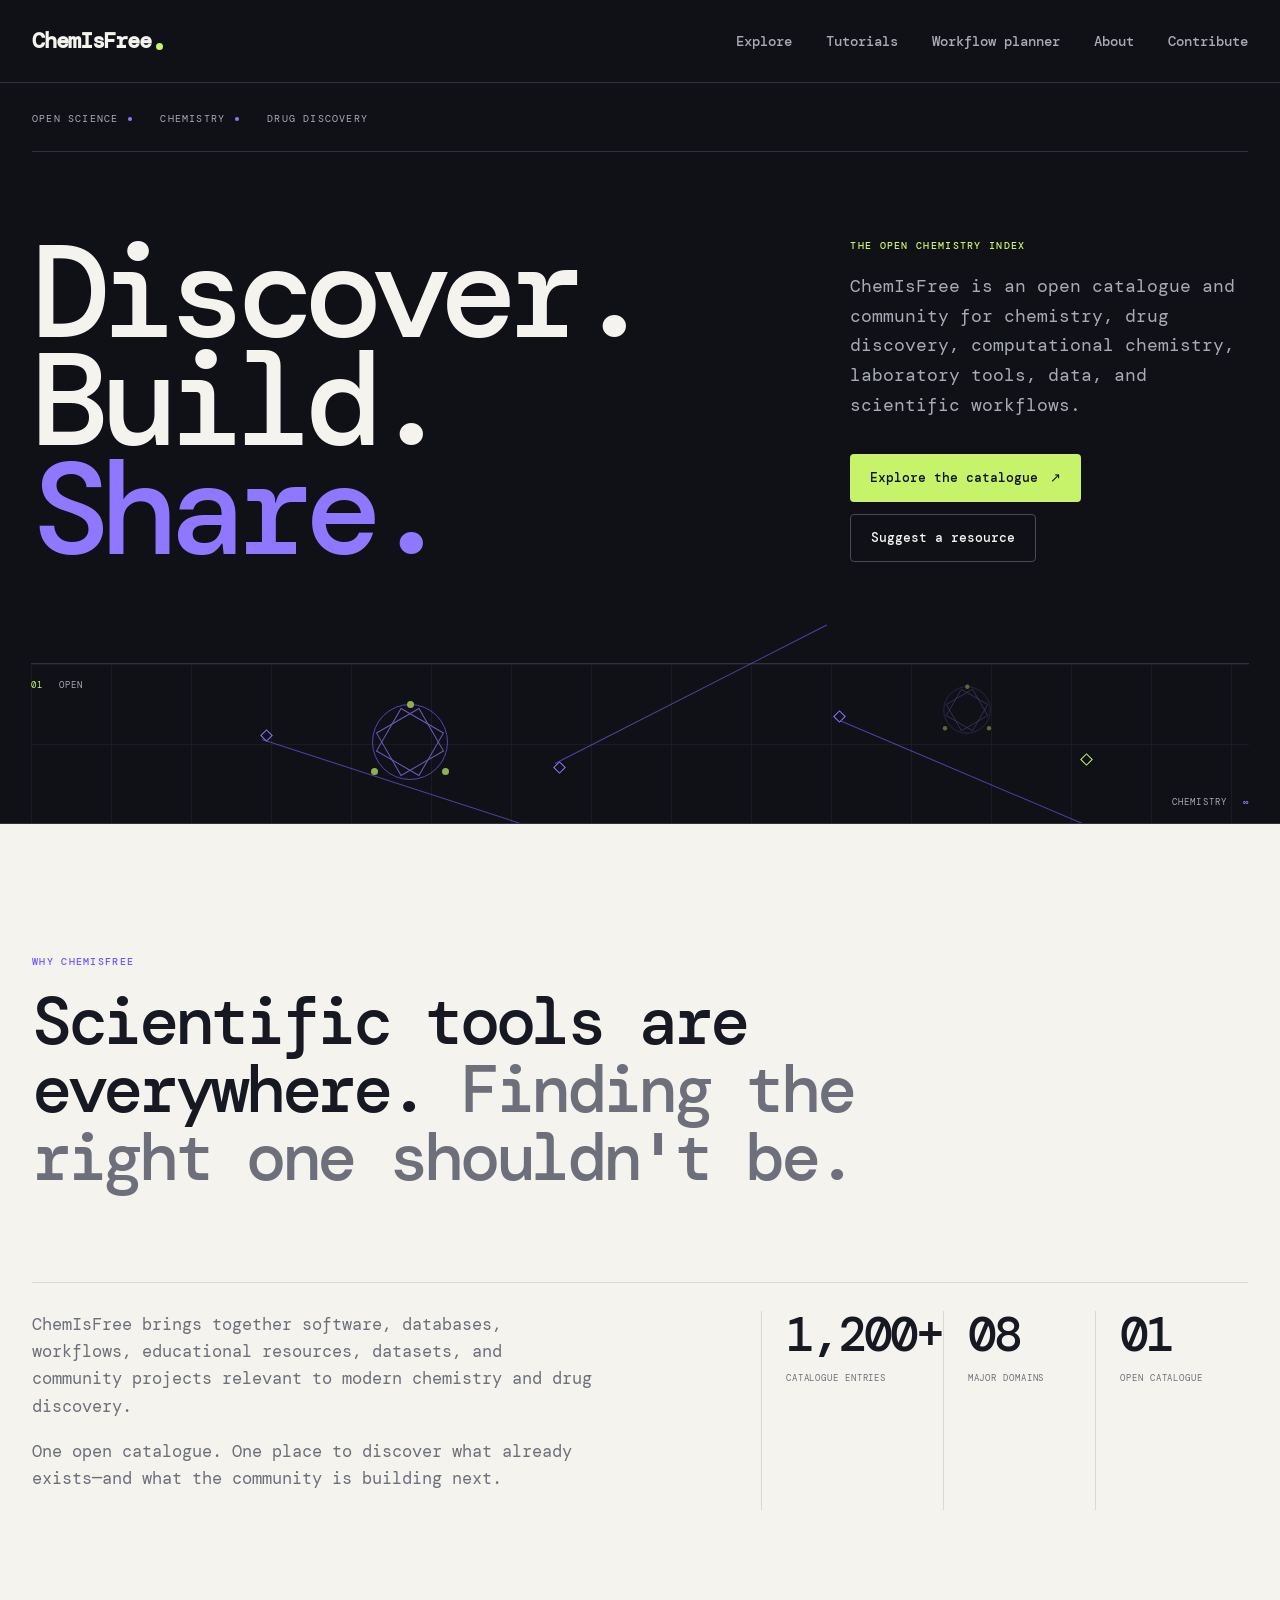
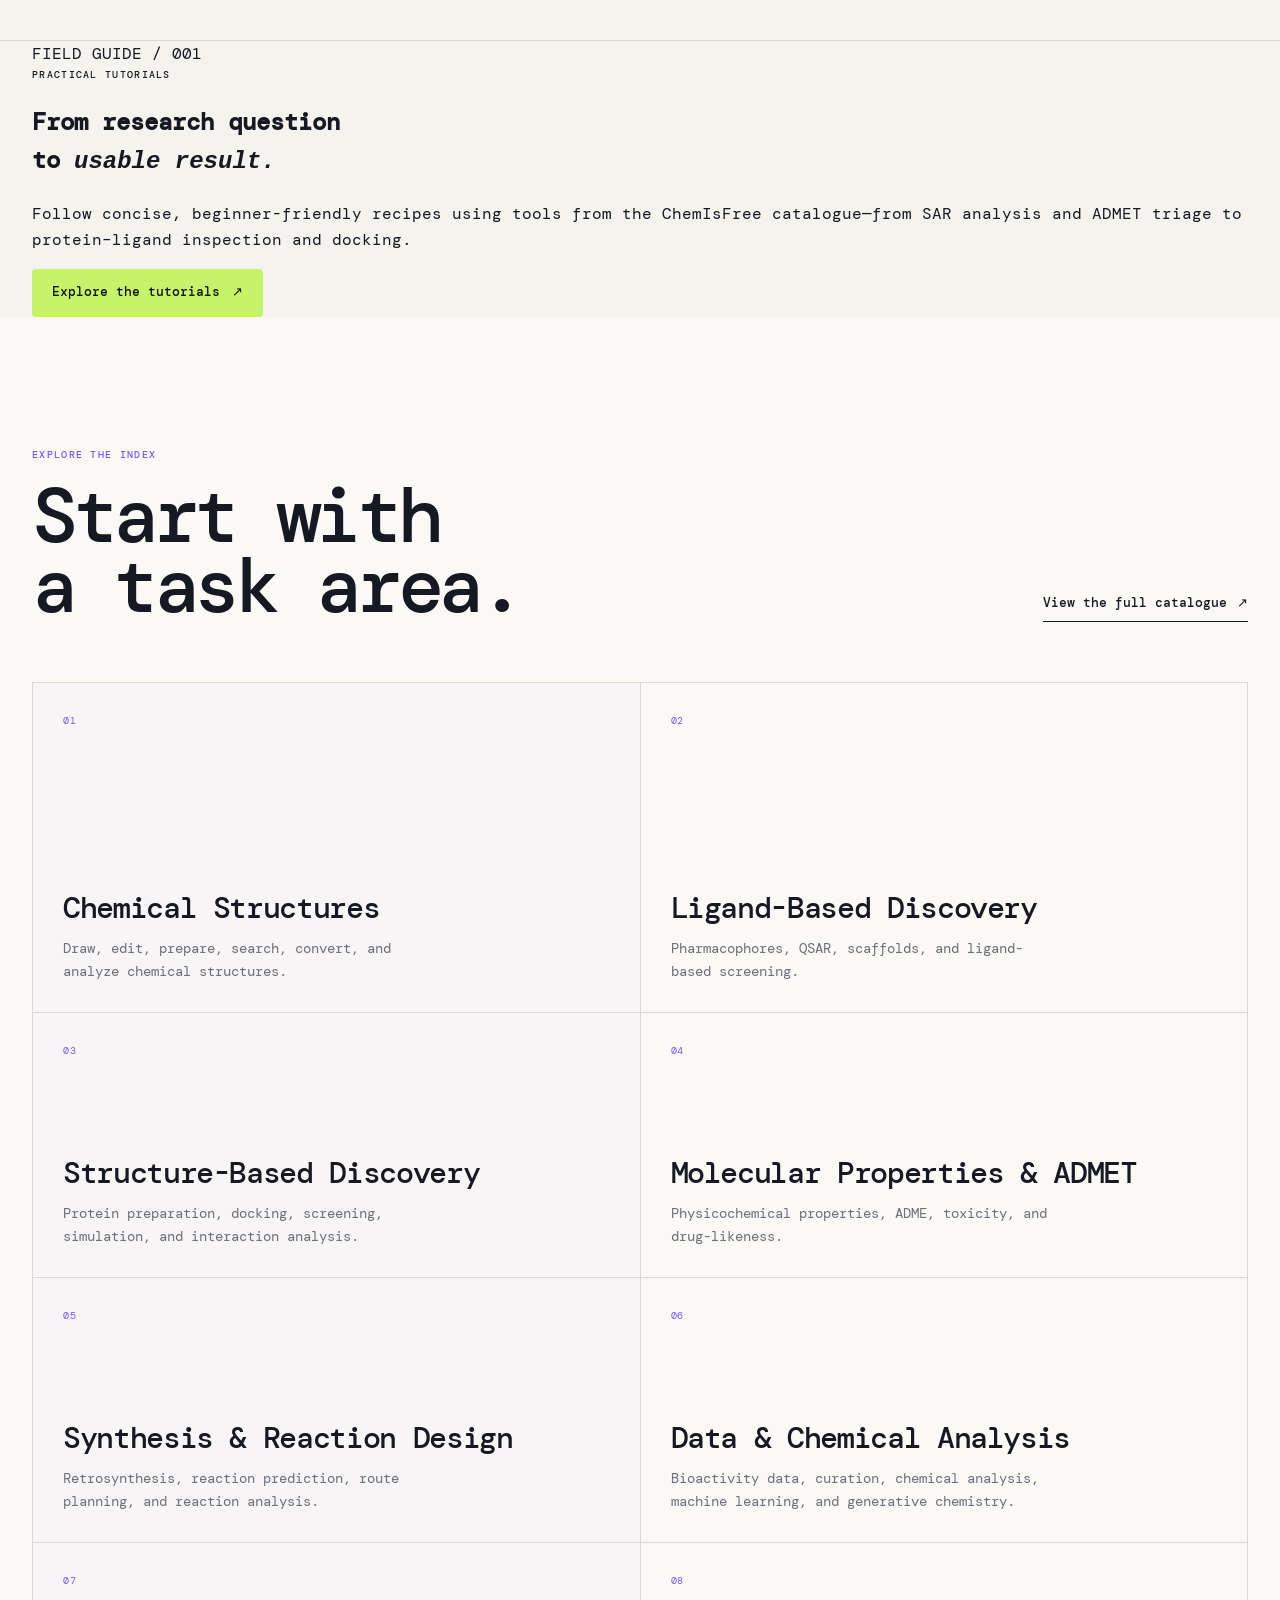
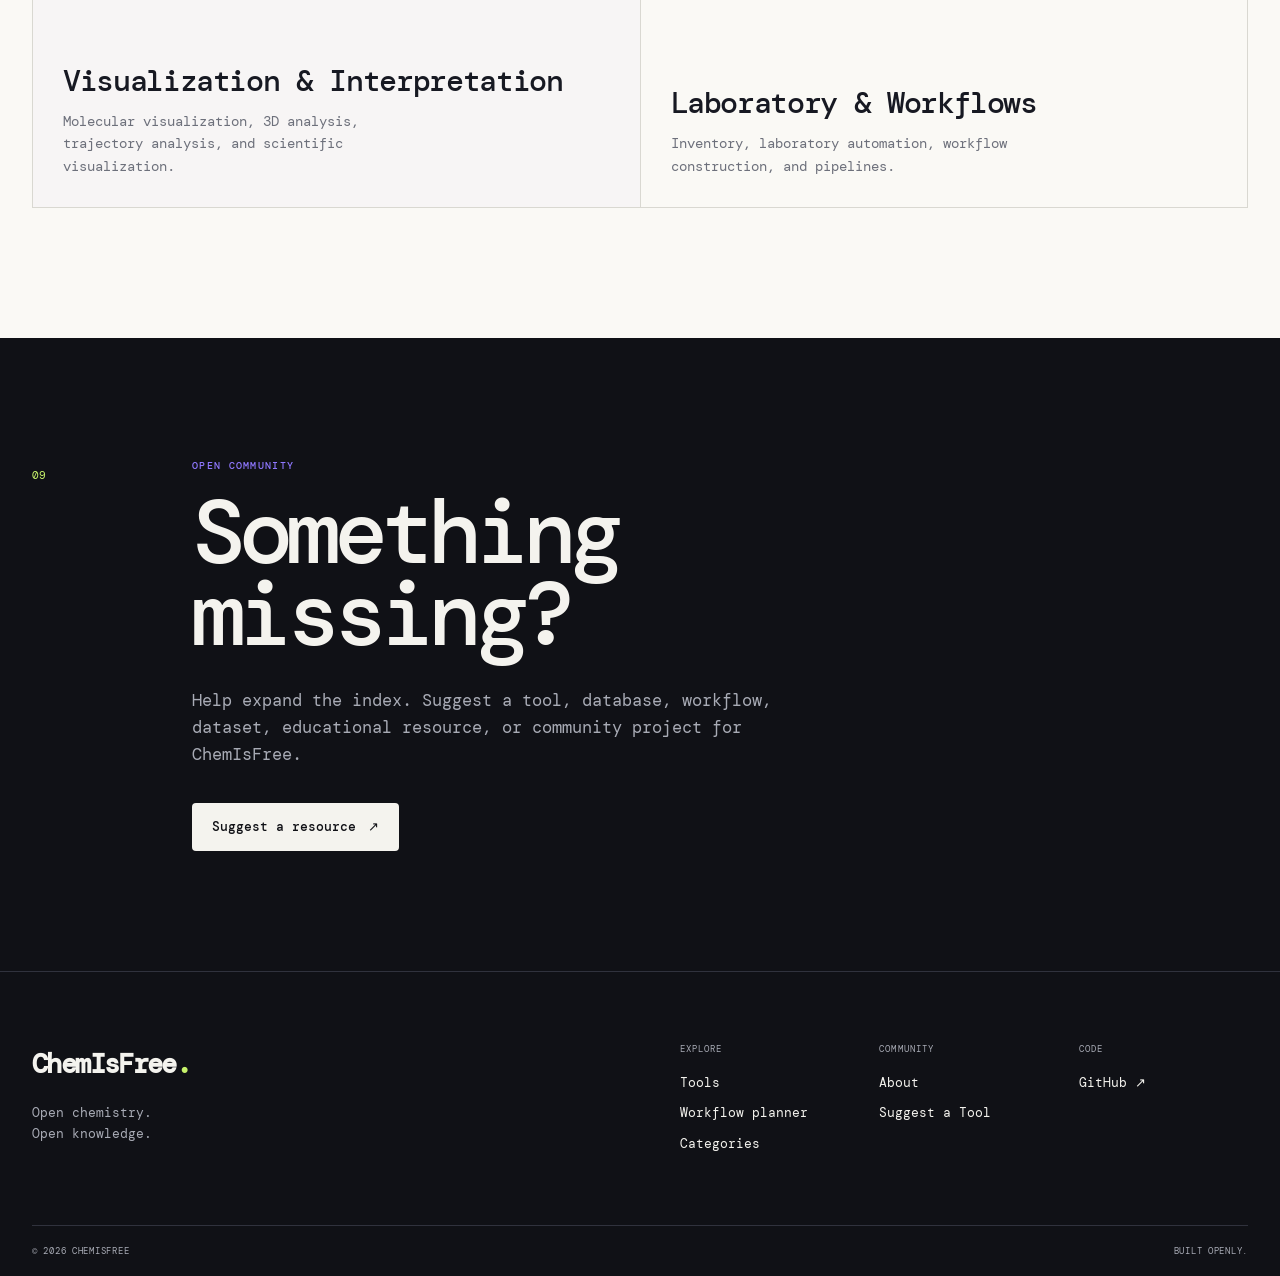
==== commit 1e672f0a: "Link practical tutorials from ChemIsFree pages" ====
--- a/index.html
+++ b/index.html
@@ -6,7 +6,7 @@
 
     <title>ChemIsFree — Open Chemistry & Drug Discovery</title>
 
-    <link rel="stylesheet" href="css/style.css?v=12">
+    <link rel="stylesheet" href="css/style.css?v=15">
 </head>
 
 <body>
@@ -21,6 +21,7 @@
 
         <nav class="main-nav">
             <a href="tools.html">Explore</a>
+            <a href="tutorials.html">Tutorials</a>
             <a href="planner.html">Workflow planner</a>
             <a href="about.html">About</a>
             <a href="contribute.html">Contribute</a>
@@ -185,6 +186,18 @@
     </section>
 
 
+    <section class="tutorial-promo-section">
+        <div class="container tutorial-promo">
+            <div class="tutorial-promo-index">FIELD GUIDE / 001</div>
+            <div class="tutorial-promo-copy">
+                <p class="eyebrow">PRACTICAL TUTORIALS</p>
+                <h2>From research question<br>to <em>usable result.</em></h2>
+                <p>Follow concise, beginner-friendly recipes using tools from the ChemIsFree catalogue—from SAR analysis and ADMET triage to protein–ligand inspection and docking.</p>
+            </div>
+            <a href="tutorials.html" class="button button-primary">Explore the tutorials <span>↗</span></a>
+        </div>
+    </section>
+
     <!-- CATALOGUE DOMAINS -->
 
     <section class="categories-section" id="categories">
--- a/css/style.css
+++ b/css/style.css
@@ -4460,3 +4460,77 @@
 .tool-interface-confidence-note strong {
     color: var(--ink);
 }
+
+/* Beginner-oriented workflow planner controls and quick-start guidance */
+.planner-guidance-options {
+    display: grid;
+    grid-template-columns: repeat(2, minmax(0, 1fr));
+    gap: 22px;
+    margin: 24px 0 10px;
+}
+
+.planner-guidance-field {
+    min-width: 0;
+}
+
+.planner-guidance-field .planner-field-title {
+    display: block;
+    margin: 0 0 10px;
+    line-height: 1.45;
+}
+
+.planner-guidance-help {
+    max-width: 850px;
+    margin: 8px 0 0;
+}
+
+.planner-tool-rec-role {
+    margin: 0 0 10px;
+    color: var(--violet);
+    font-family: var(--font-mono);
+    font-size: 8px;
+    letter-spacing: 0.1em;
+    line-height: 1.5;
+    text-transform: uppercase;
+}
+
+.planner-tool-quickstart {
+    margin-top: 13px;
+    padding-top: 12px;
+    border-top: 1px solid var(--line);
+    color: var(--text-muted);
+    font-size: 11px;
+    line-height: 1.65;
+}
+
+.planner-tool-quickstart strong {
+    color: var(--ink);
+}
+
+.planner-beginner-note,
+.planner-length-note {
+    margin: 22px 0 0;
+    padding: 15px 18px;
+    border: 1px solid var(--line);
+    background: rgba(255, 255, 255, 0.36);
+    color: var(--text-muted);
+    font-size: 12px;
+    line-height: 1.7;
+}
+
+.planner-beginner-note strong,
+.planner-length-note strong {
+    color: var(--ink);
+}
+
+.planner-length-note {
+    border-left: 3px solid var(--violet);
+}
+
+@media (max-width: 700px) {
+    .planner-guidance-options {
+        grid-template-columns: 1fr;
+        gap: 18px;
+    }
+}
+
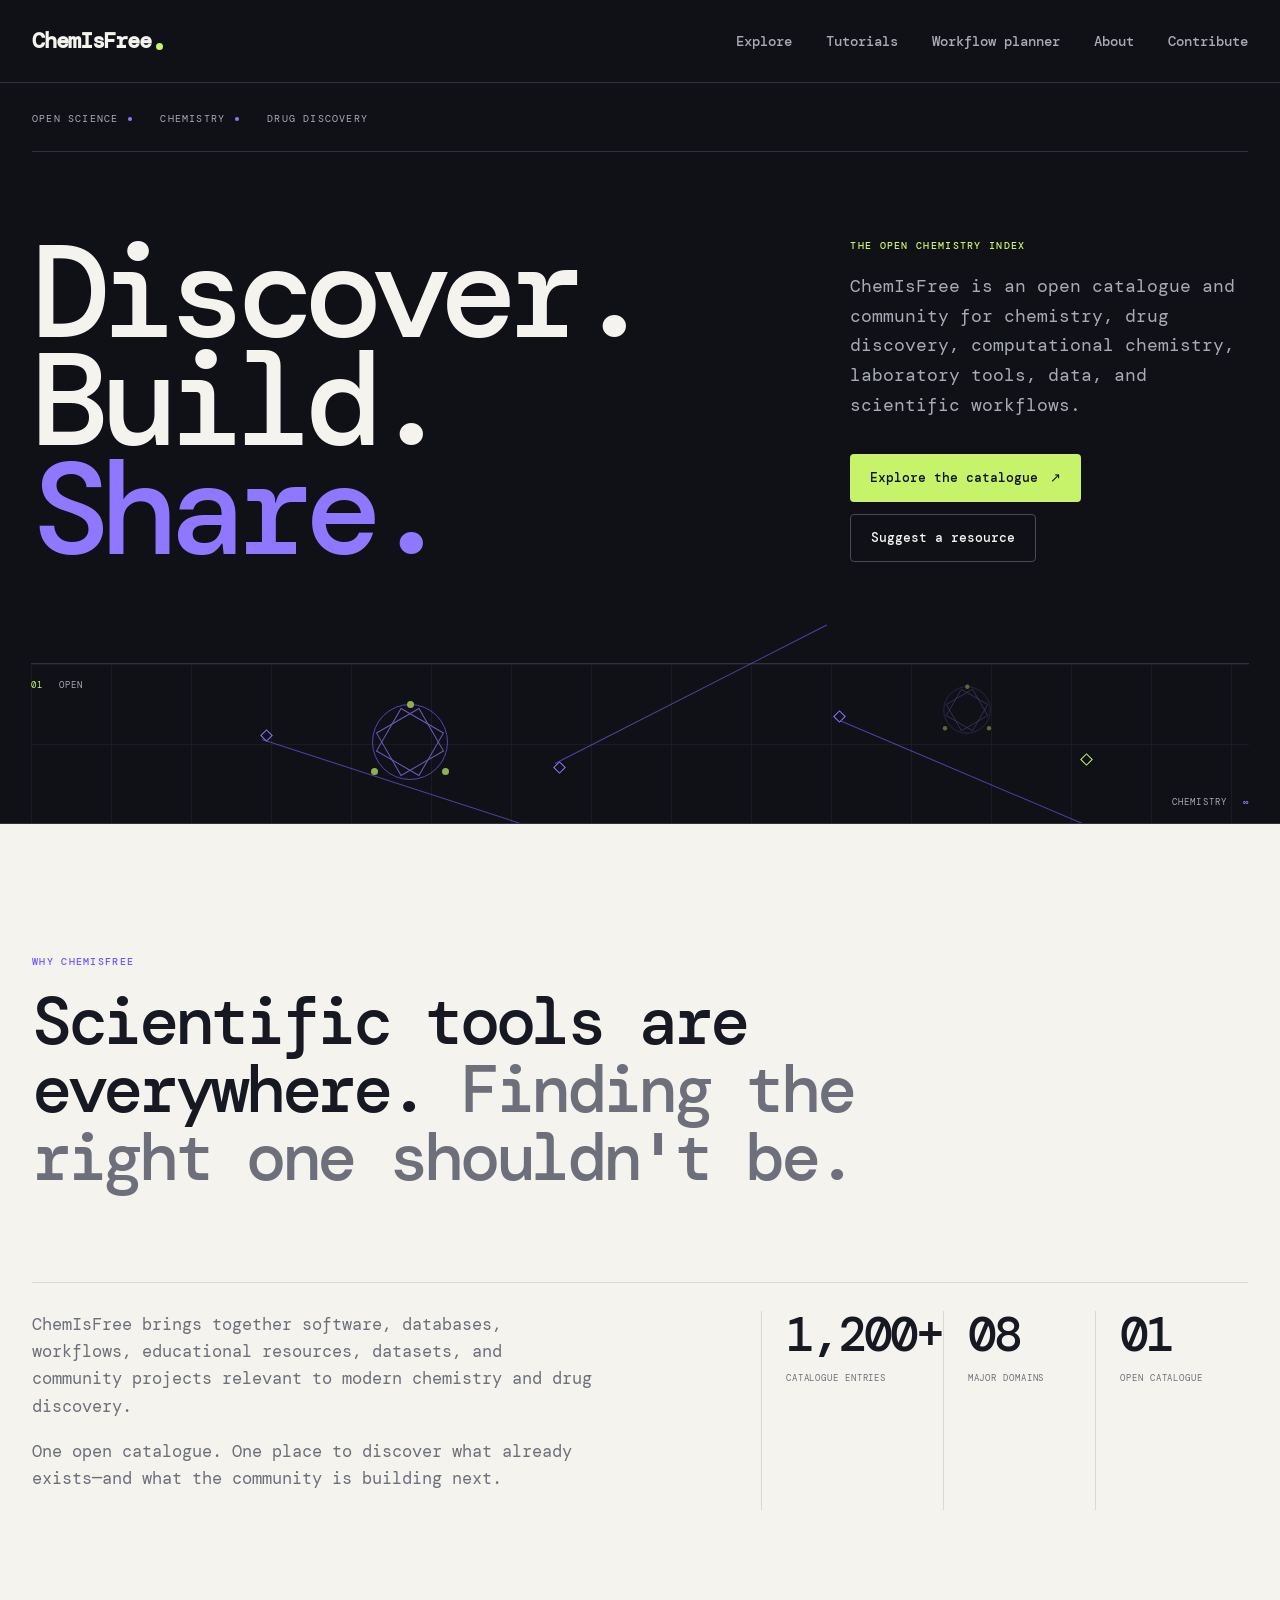
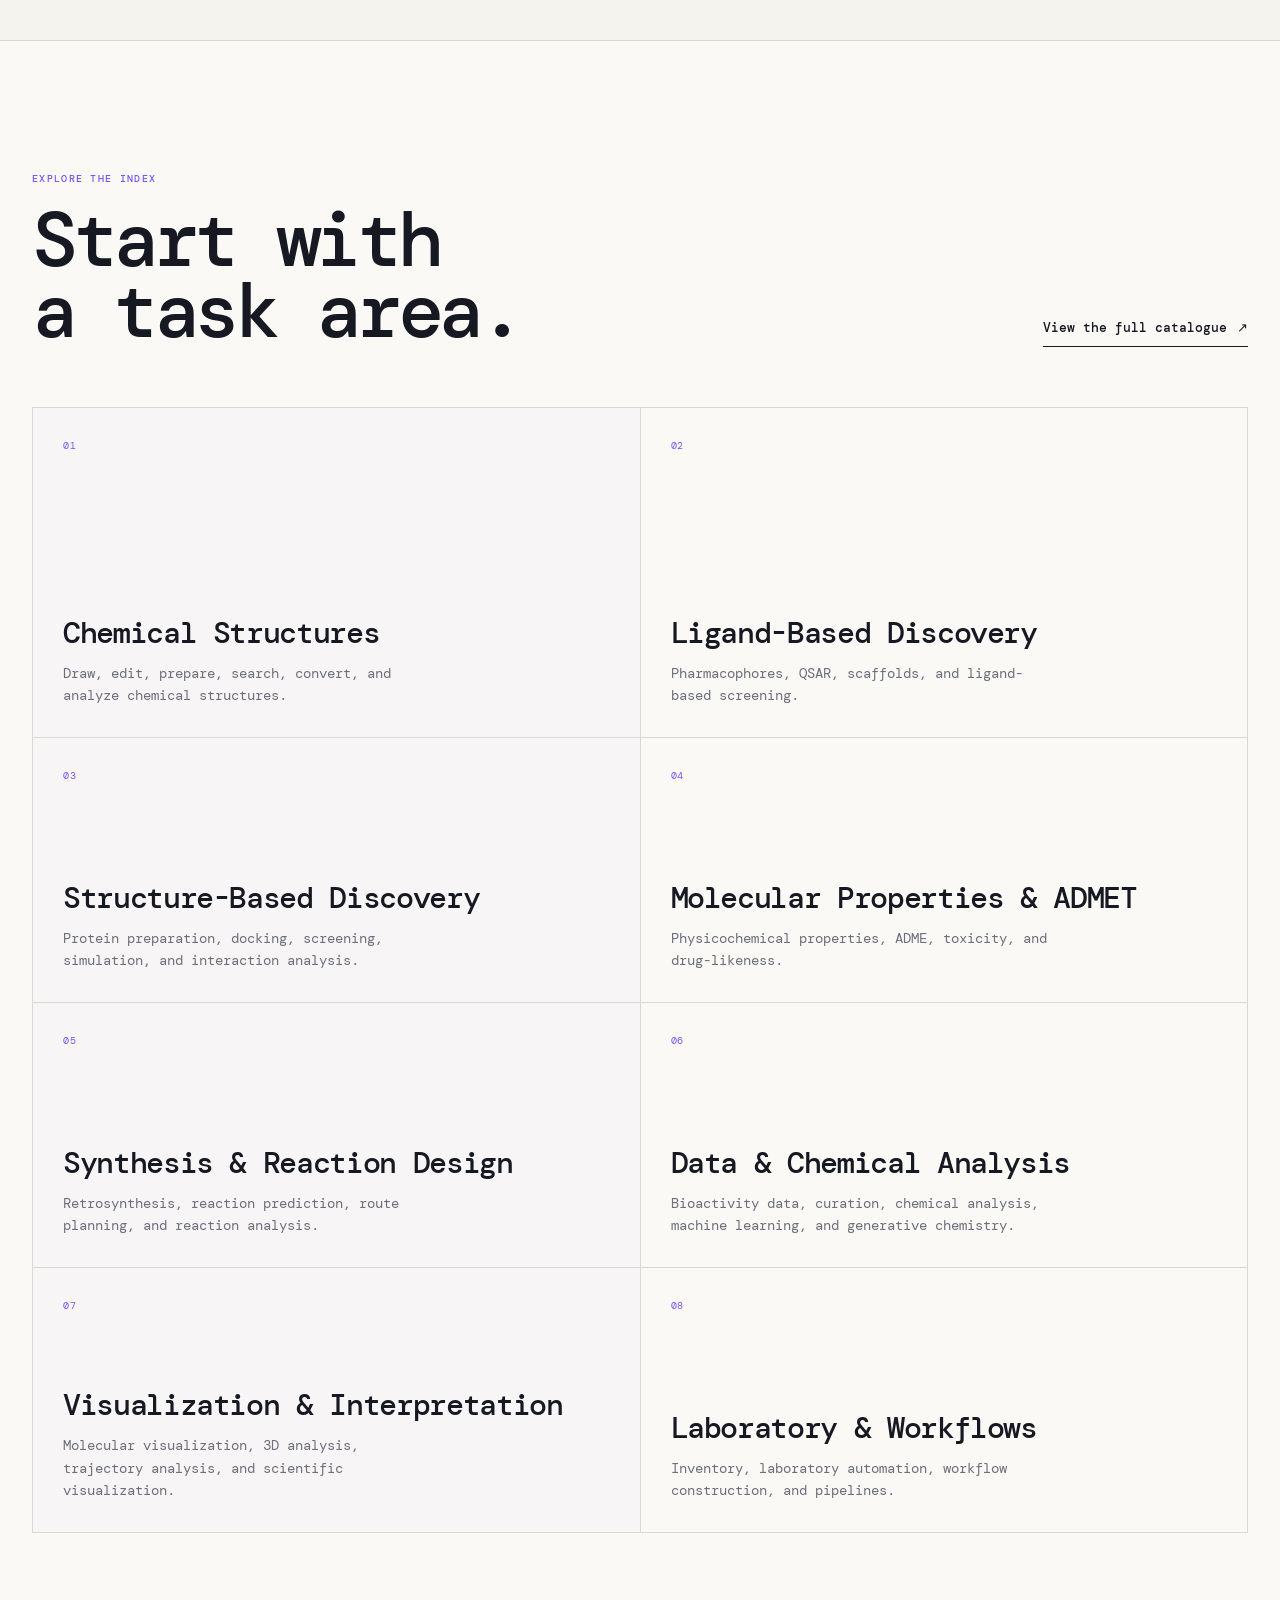
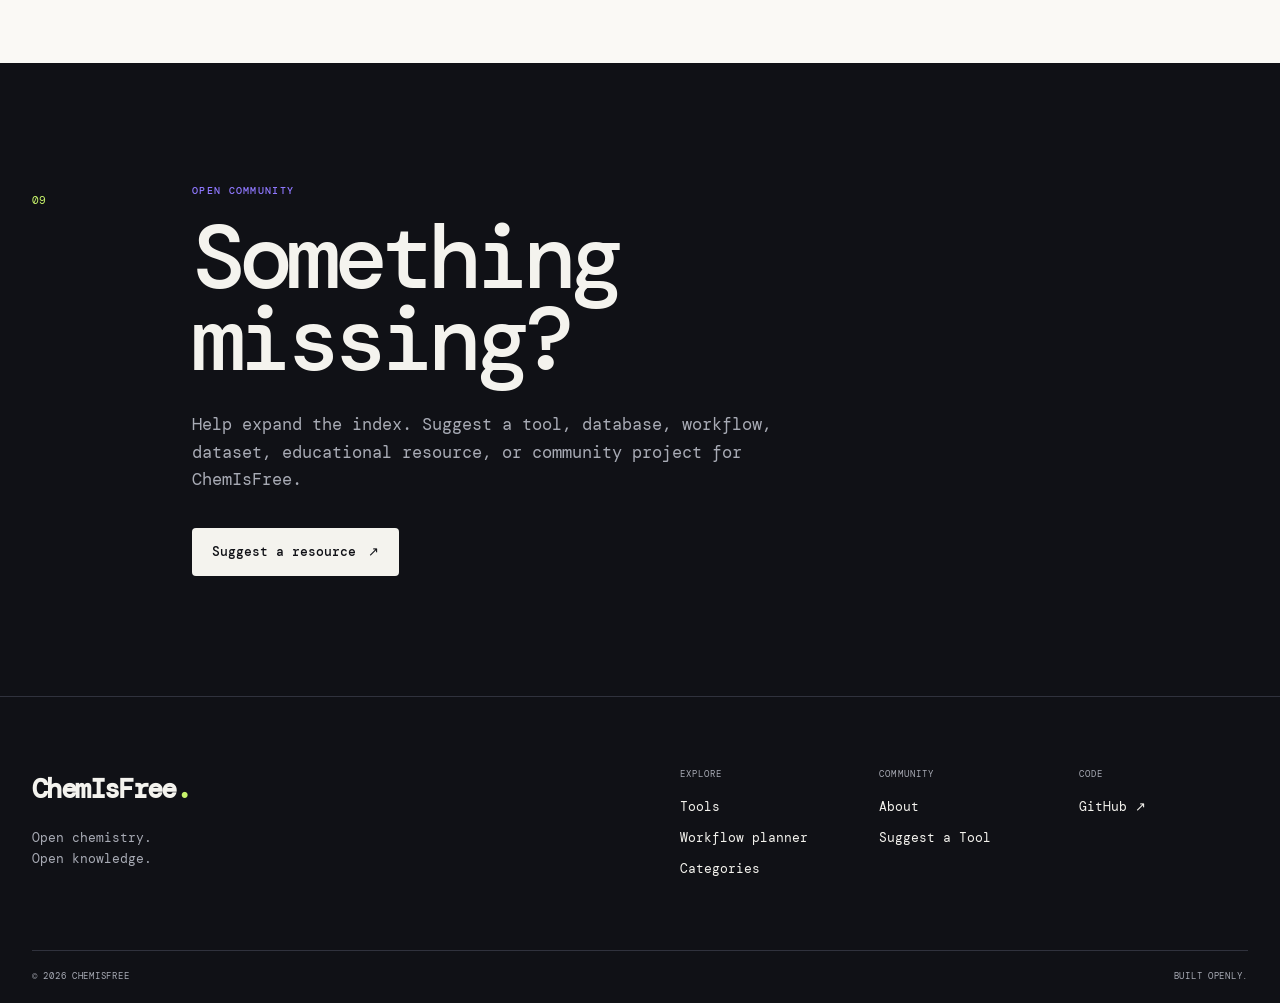
==== commit e306d26e: "Add tutorials to main navigation" ====
--- a/index.html
+++ b/index.html
@@ -6,7 +6,7 @@
 
     <title>ChemIsFree — Open Chemistry & Drug Discovery</title>
 
-    <link rel="stylesheet" href="css/style.css?v=15">
+    <link rel="stylesheet" href="css/style.css?v=12">
 </head>
 
 <body>
@@ -186,18 +186,6 @@
     </section>
 
 
-    <section class="tutorial-promo-section">
-        <div class="container tutorial-promo">
-            <div class="tutorial-promo-index">FIELD GUIDE / 001</div>
-            <div class="tutorial-promo-copy">
-                <p class="eyebrow">PRACTICAL TUTORIALS</p>
-                <h2>From research question<br>to <em>usable result.</em></h2>
-                <p>Follow concise, beginner-friendly recipes using tools from the ChemIsFree catalogue—from SAR analysis and ADMET triage to protein–ligand inspection and docking.</p>
-            </div>
-            <a href="tutorials.html" class="button button-primary">Explore the tutorials <span>↗</span></a>
-        </div>
-    </section>
-
     <!-- CATALOGUE DOMAINS -->
 
     <section class="categories-section" id="categories">
--- a/css/style.css
+++ b/css/style.css
@@ -4534,3 +4534,112 @@
     }
 }
 
+/* =========================================================
+   PRACTICAL TUTORIALS
+   ========================================================= */
+.tutorials-hero {
+    padding: 72px 0 46px;
+    background: var(--ink);
+    color: var(--text-on-dark);
+}
+.tutorials-eyebrow,
+.tutorial-number,
+.tutorial-meta,
+.tutorials-jump-links {
+    font-family: var(--font-mono);
+    text-transform: uppercase;
+    letter-spacing: .08em;
+    font-size: 10px;
+}
+.tutorials-eyebrow { color: var(--lime); margin-bottom: 34px; }
+.tutorials-hero-grid {
+    display: grid;
+    grid-template-columns: 1.1fr .9fr;
+    gap: 72px;
+    align-items: end;
+}
+.tutorials-hero h1 {
+    margin: 0;
+    font-family: var(--font-display);
+    font-size: clamp(42px, 6.4vw, 78px);
+    line-height: 1.03;
+    letter-spacing: -.065em;
+}
+.tutorials-hero h1 em { color: var(--lime); font-style: normal; }
+.tutorials-hero-copy { max-width: 560px; color: var(--text-on-dark-muted); font-size: 13px; line-height: 1.9; }
+.tutorials-hero-copy p { margin: 0 0 16px; }
+.tutorials-jump-links {
+    display: flex;
+    flex-wrap: wrap;
+    gap: 10px 24px;
+    padding-top: 35px;
+    margin-top: 44px;
+    border-top: 1px solid var(--line-dark);
+    color: var(--text-on-dark-muted);
+}
+.tutorials-jump-links a:hover,
+.tutorial-tool-links a:hover,
+.tutorial-next-links a:hover { color: var(--violet); }
+.tutorials-intro { padding: 58px 0; border-bottom: 1px solid var(--line); }
+.tutorials-intro-grid { display: grid; grid-template-columns: .9fr 1.1fr; gap: 70px; }
+.tutorials-intro h2,
+.tutorial-next h2 {
+    margin: 0;
+    font-size: clamp(25px, 3.5vw, 40px);
+    line-height: 1.15;
+    letter-spacing: -.05em;
+}
+.tutorials-intro ul { margin: 0; padding-left: 20px; color: var(--text-muted); font-size: 13px; line-height: 2; }
+.tutorial-guide { padding: 76px 0; border-bottom: 1px solid var(--line); scroll-margin-top: 24px; }
+.tutorial-guide-alt { background: var(--paper-light); }
+.tutorial-guide-head { display: grid; grid-template-columns: 74px minmax(0, 1fr); gap: 24px; max-width: 1000px; }
+.tutorial-number {
+    display: flex; align-items: center; justify-content: center;
+    width: 58px; height: 58px; background: var(--lime); color: var(--ink);
+    font-size: 16px; font-weight: 700;
+}
+.tutorial-guide h2 { margin: 0; font-size: clamp(27px, 4vw, 44px); line-height: 1.15; letter-spacing: -.055em; }
+.tutorial-lede { max-width: 790px; color: var(--text-muted); font-size: 13px; line-height: 1.85; margin: 18px 0 0; }
+.tutorial-meta {
+    display: flex; flex-wrap: wrap; gap: 10px 26px;
+    padding: 17px 0; margin: 30px 0 0; border-top: 1px solid var(--line); border-bottom: 1px solid var(--line);
+    color: var(--text-muted); font-size: 9px;
+}
+.tutorial-steps { list-style: none; counter-reset: tutorial; padding: 0; margin: 0; max-width: 930px; }
+.tutorial-steps li {
+    counter-increment: tutorial; position: relative;
+    padding: 30px 0 28px 54px; border-bottom: 1px solid var(--line);
+}
+.tutorial-steps li::before {
+    content: counter(tutorial, decimal-leading-zero);
+    position: absolute; left: 0; top: 32px; color: var(--violet);
+    font-family: var(--font-mono); font-size: 11px;
+}
+.tutorial-steps h3 { margin: 0 0 11px; font-size: 17px; line-height: 1.4; letter-spacing: -.025em; }
+.tutorial-steps p { margin: 0 0 11px; color: var(--text-muted); font-size: 12px; line-height: 1.85; }
+.tutorial-steps p:last-child { margin-bottom: 0; }
+.tutorial-steps a, .tutorial-check a { text-decoration: underline; text-underline-offset: 3px; }
+.tutorial-check {
+    max-width: 930px; margin-top: 26px; padding: 19px 22px;
+    border-left: 3px solid var(--violet); background: rgba(115,87,255,.055);
+}
+.tutorial-check strong { font-size: 12px; }
+.tutorial-check p { color: var(--text-muted); font-size: 12px; line-height: 1.8; margin: 7px 0 0; }
+.tutorial-tool-links { display: flex; flex-wrap: wrap; gap: 12px 24px; margin-top: 25px; font-size: 11px; }
+.tutorial-tool-links a { color: var(--ink); text-decoration: underline; text-underline-offset: 4px; }
+.tutorial-next { background: var(--ink); color: var(--text-on-dark); padding: 66px 0; }
+.tutorial-next-inner { display: grid; grid-template-columns: 1fr .65fr; gap: 70px; align-items: center; }
+.tutorial-next .eyebrow { color: var(--lime); }
+.tutorial-next p:not(.eyebrow) { max-width: 720px; color: var(--text-on-dark-muted); font-size: 12px; line-height: 1.9; }
+.tutorial-next-links { display: grid; gap: 15px; font-size: 12px; }
+.tutorial-next-links a { padding-bottom: 11px; border-bottom: 1px solid var(--line-dark); }
+@media (max-width: 760px) {
+    .tutorials-hero { padding-top: 48px; }
+    .tutorials-hero-grid, .tutorials-intro-grid, .tutorial-next-inner { grid-template-columns: 1fr; gap: 28px; }
+    .tutorials-jump-links { display: grid; gap: 14px; }
+    .tutorial-guide { padding: 48px 0; }
+    .tutorial-guide-head { grid-template-columns: 48px minmax(0,1fr); gap: 15px; }
+    .tutorial-number { width: 42px; height: 42px; }
+    .tutorial-steps li { padding-left: 40px; }
+}
+
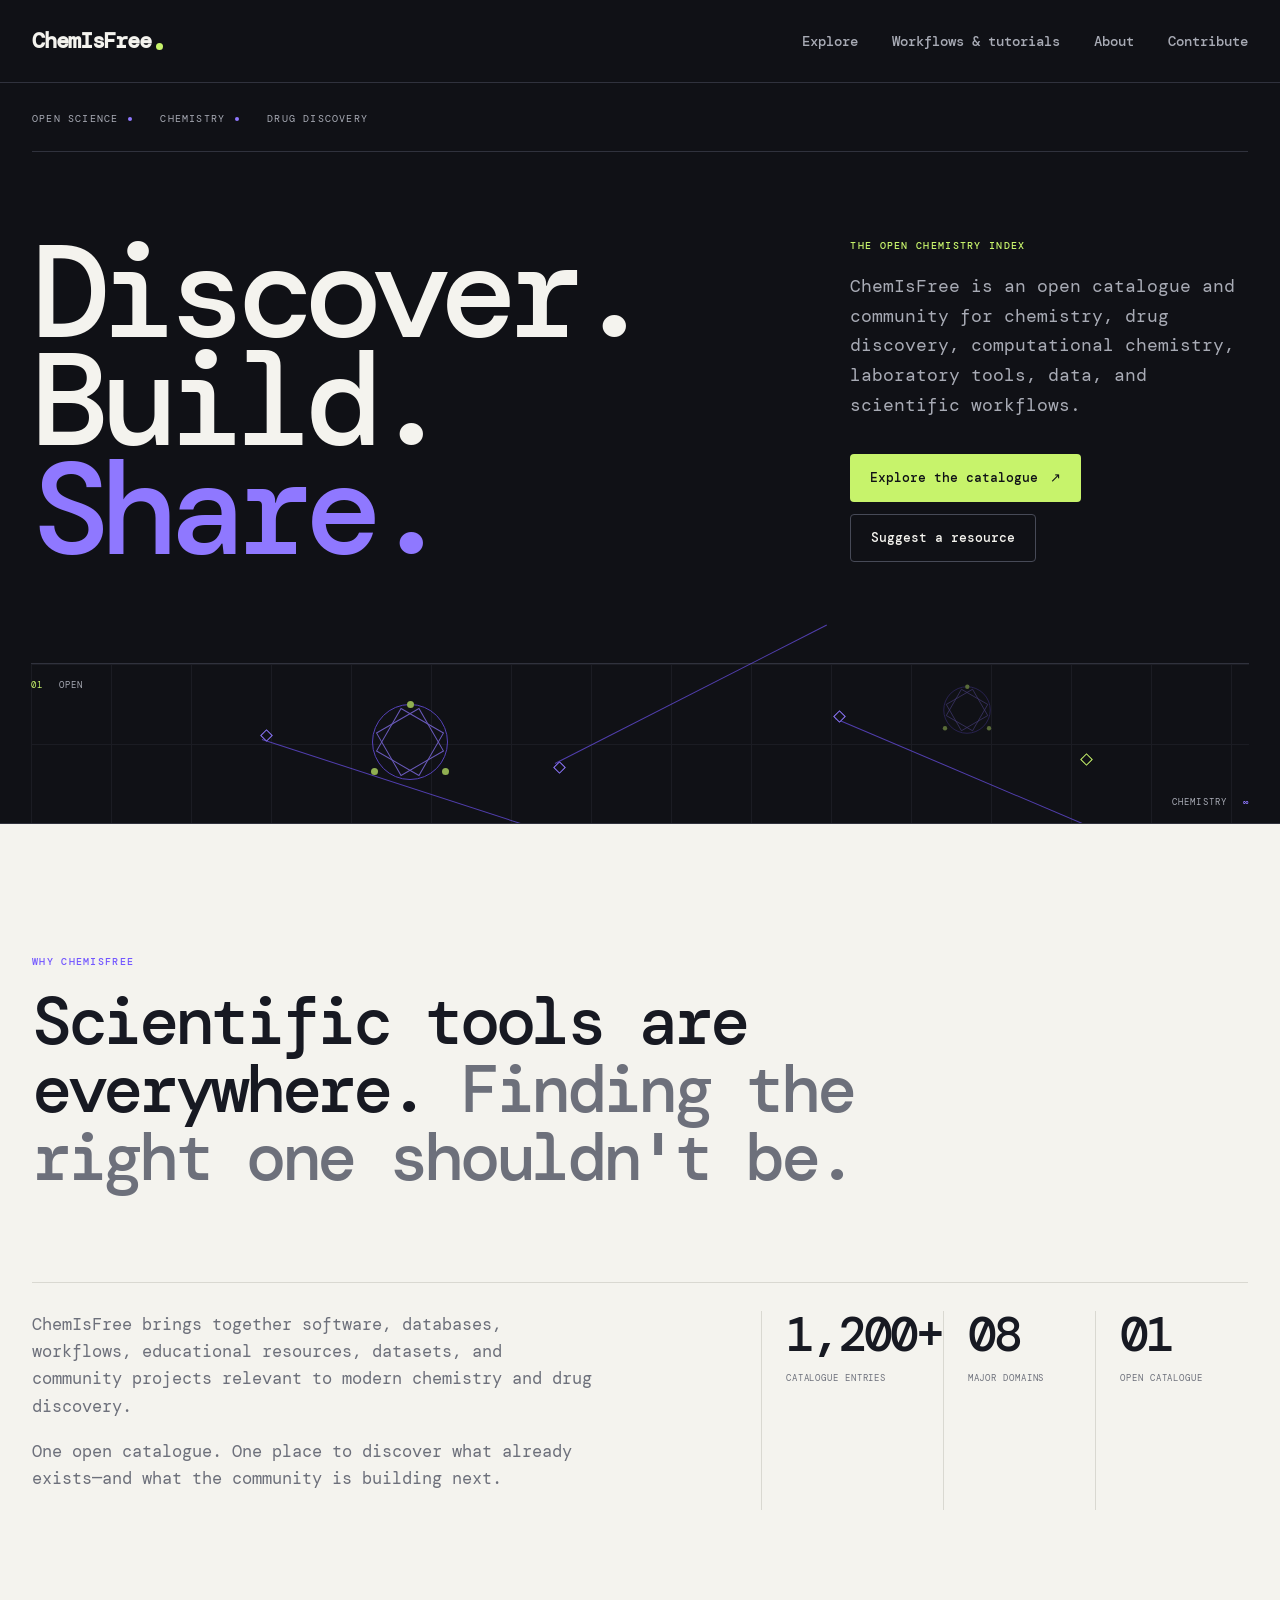
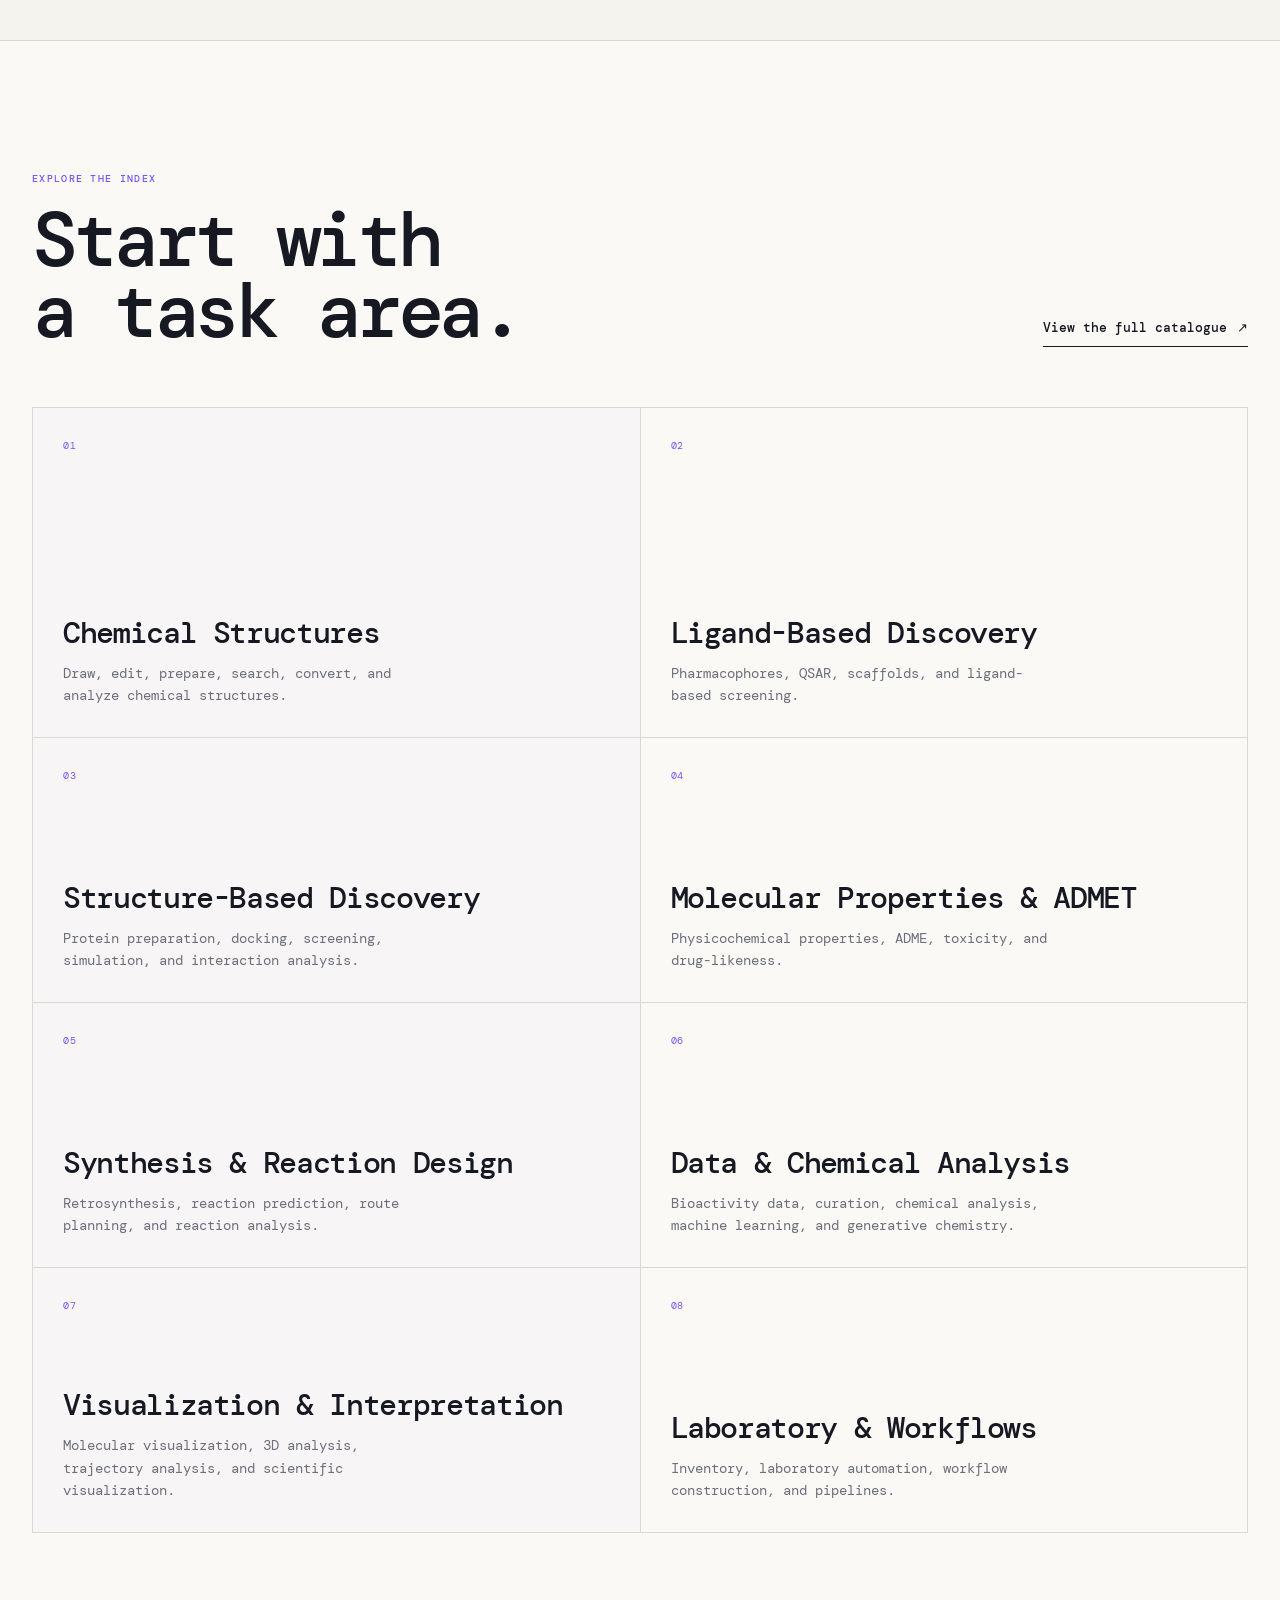
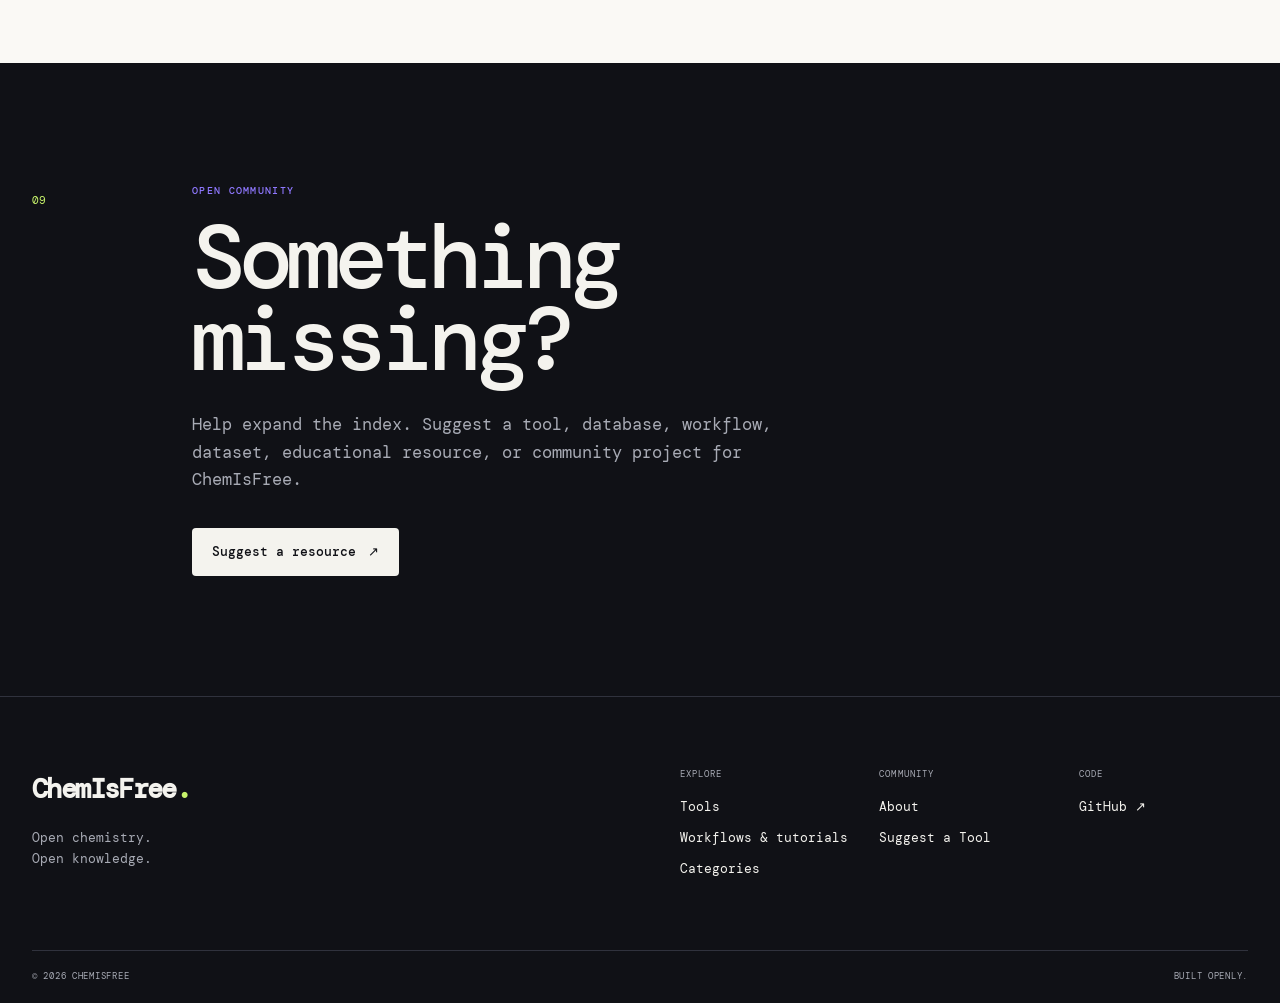
==== commit 05893087: "Unify workflow planner and tutorials around gated protocols" ====
--- a/index.html
+++ b/index.html
@@ -6,7 +6,7 @@
 
     <title>ChemIsFree — Open Chemistry & Drug Discovery</title>
 
-    <link rel="stylesheet" href="css/style.css?v=12">
+    <link rel="stylesheet" href="css/style.css?v=16">
 </head>
 
 <body>
@@ -21,8 +21,7 @@
 
         <nav class="main-nav">
             <a href="tools.html">Explore</a>
-            <a href="tutorials.html">Tutorials</a>
-            <a href="planner.html">Workflow planner</a>
+            <a href="planner.html">Workflows &amp; tutorials</a>
             <a href="about.html">About</a>
             <a href="contribute.html">Contribute</a>
         </nav>
@@ -424,7 +423,7 @@
             <div>
                 <span>EXPLORE</span>
                 <a href="tools.html">Tools</a>
-                <a href="planner.html">Workflow planner</a>
+                <a href="planner.html">Workflows &amp; tutorials</a>
                 <a href="index.html#categories">Categories</a>
             </div>
 
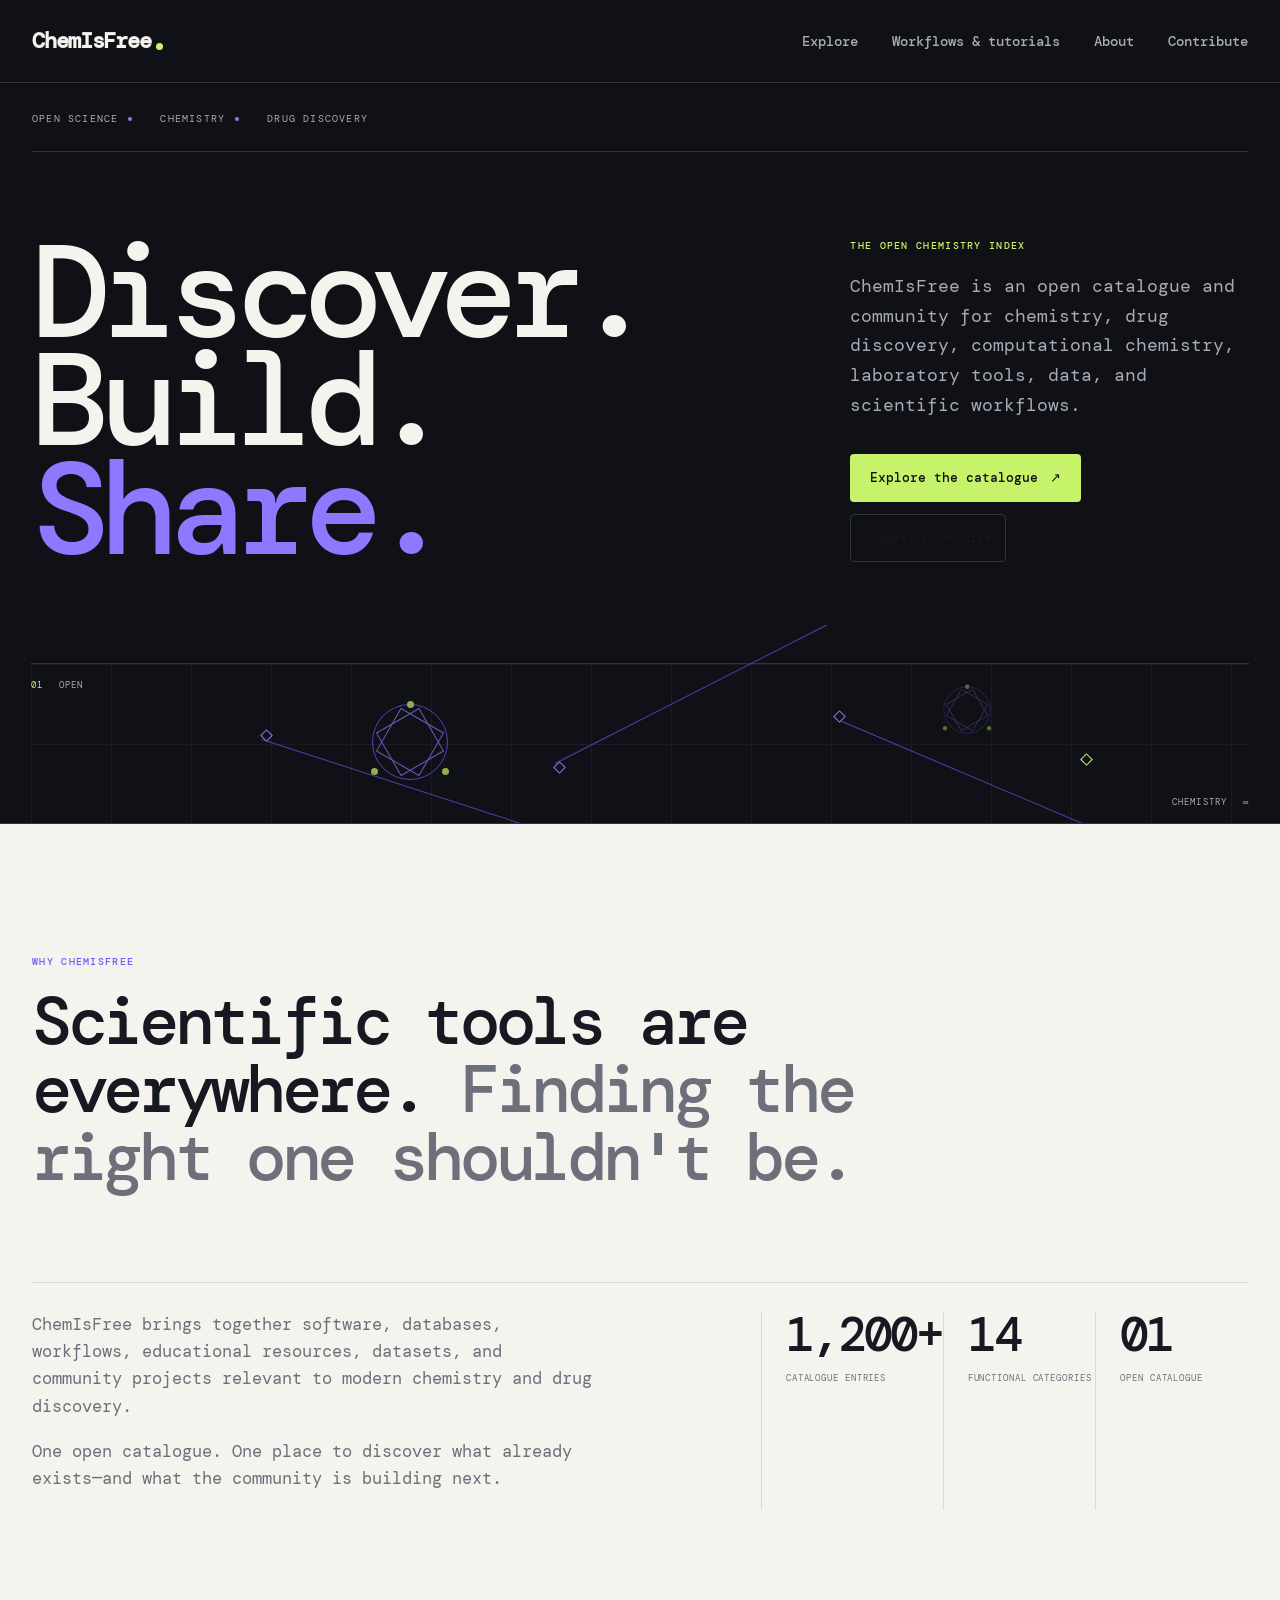
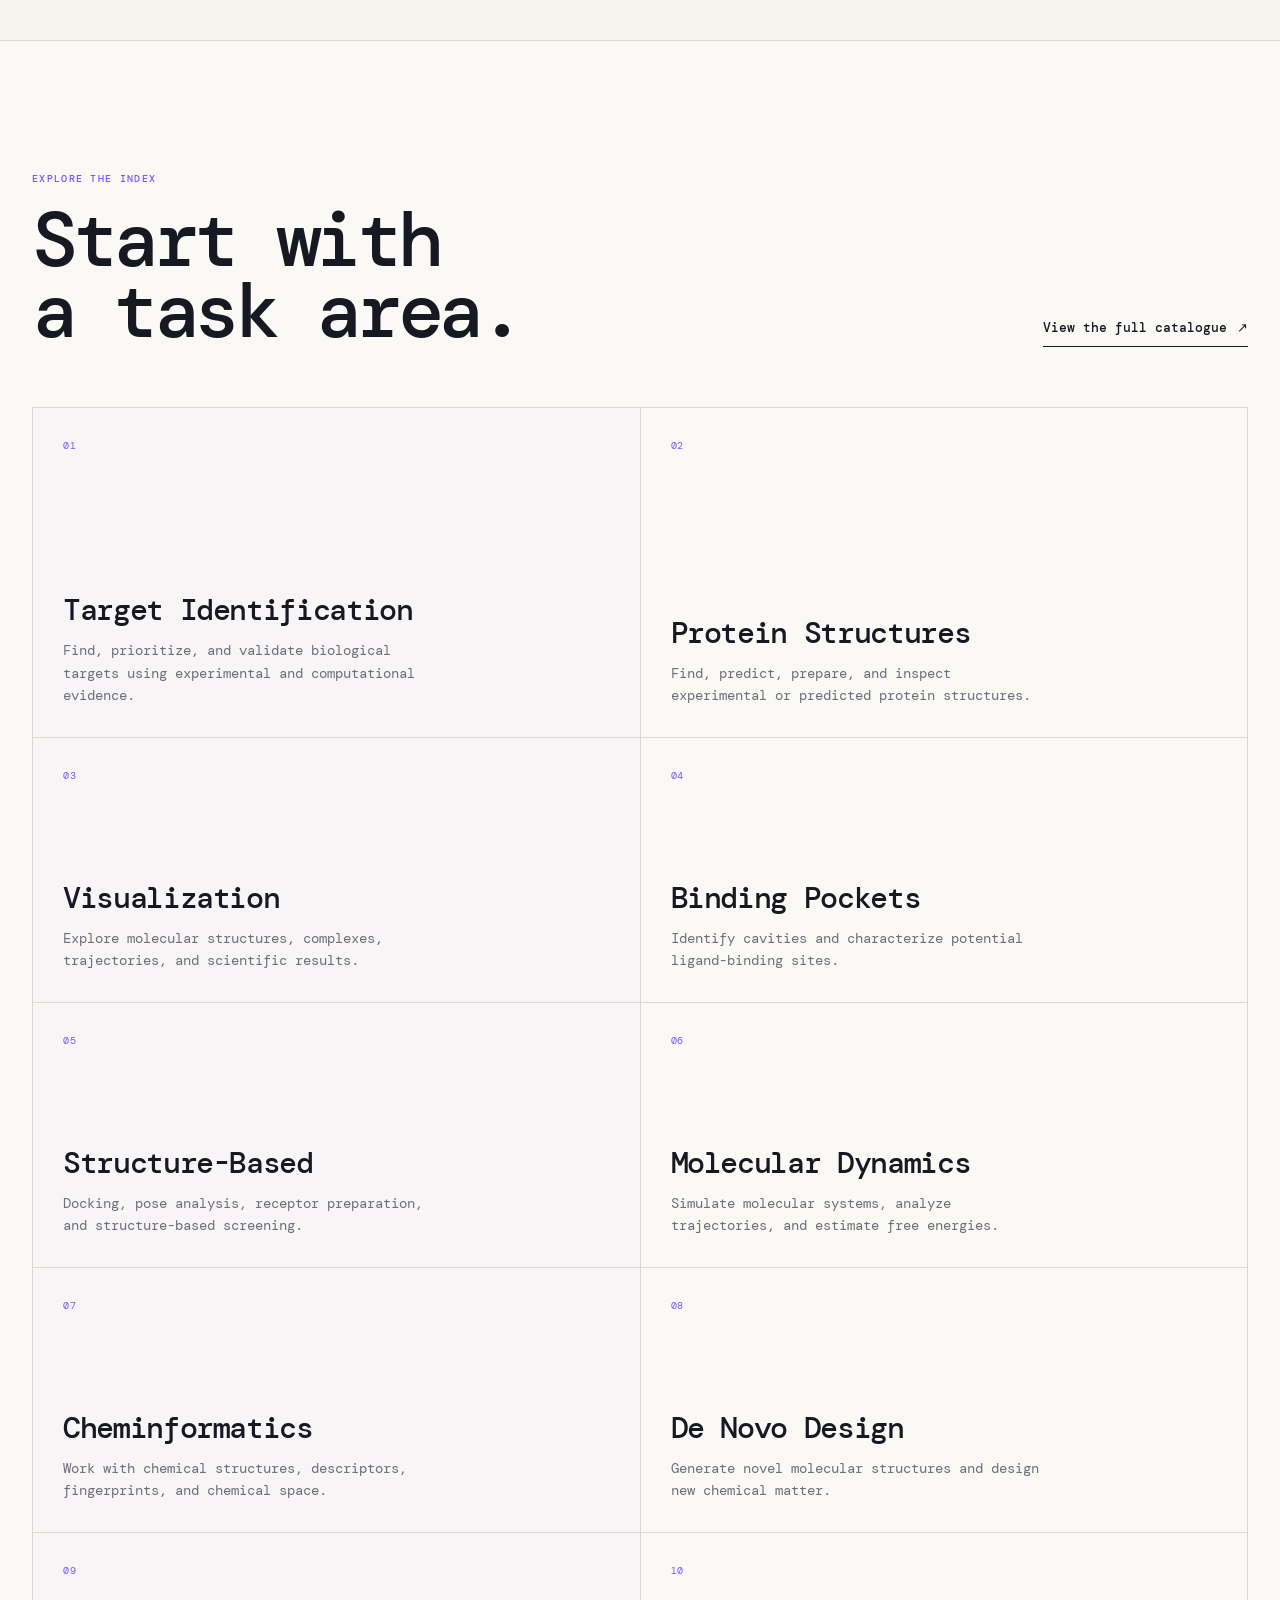
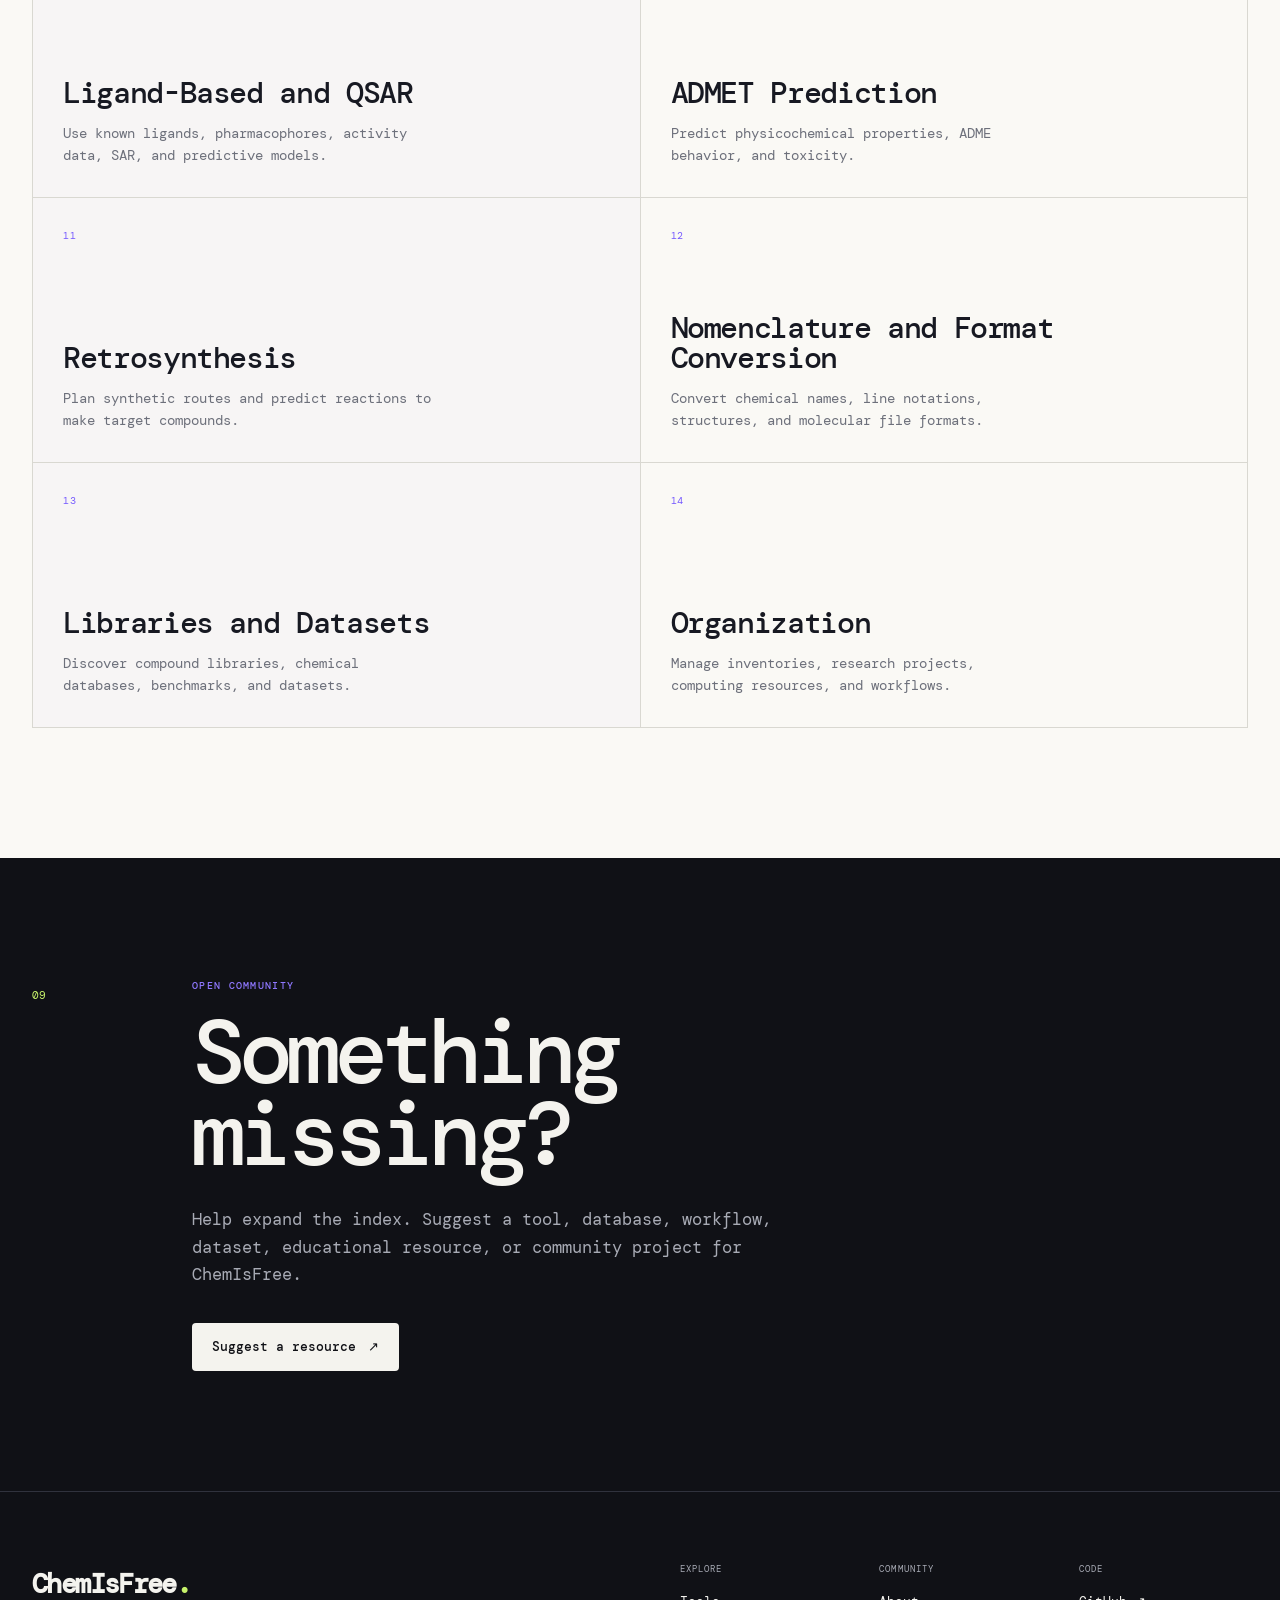
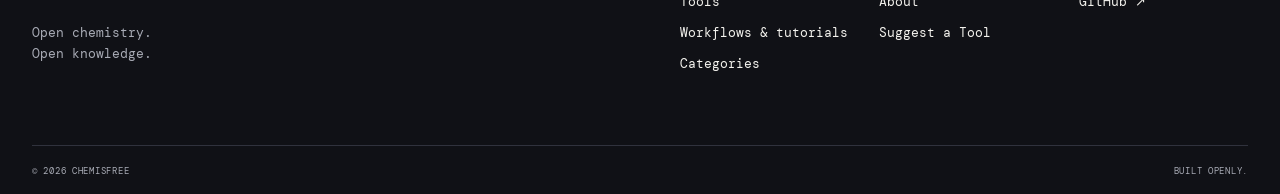
==== commit 47e835f8: "Align homepage category links with the 14 functional categories" ====
--- a/index.html
+++ b/index.html
@@ -167,8 +167,8 @@
                     </div>
 
                     <div class="stat">
-                        <strong>08</strong>
-                        <span>Major domains</span>
+                        <strong>14</strong>
+                        <span>Functional categories</span>
                     </div>
 
                     <div class="stat">
@@ -211,148 +211,88 @@
 
 
             <div class="category-grid">
-
-                <a href="tools.html?domain=chemical-structures"
-                   class="category-card category-card-large">
-
+                <a href="tools.html?domain=target-identification" class="category-card category-card-large">
                     <span class="category-index">01</span>
-
-                    <div>
-                        <h3>Chemical Structures</h3>
-                        <p>
-                            Draw, edit, prepare, search, convert,
-                            and analyze chemical structures.
-                        </p>
-                    </div>
-
-                    <span class="category-arrow">↗</span>
-
-                </a>
-
-
-                <a href="tools.html?domain=ligand-based-discovery"
-                   class="category-card">
-
+                    <div><h3>Target Identification</h3><p>Find, prioritize, and validate biological targets using experimental and computational evidence.</p></div>
+                    <span class="category-arrow">↗</span>
+                </a>
+
+                <a href="tools.html?domain=protein-structures" class="category-card">
                     <span class="category-index">02</span>
-
-                    <div>
-                        <h3>Ligand-Based Discovery</h3>
-                        <p>
-                            Pharmacophores, QSAR, scaffolds,
-                            and ligand-based screening.
-                        </p>
-                    </div>
-
-                    <span class="category-arrow">↗</span>
-
-                </a>
-
-
-                <a href="tools.html?domain=structure-based-discovery"
-                   class="category-card">
-
+                    <div><h3>Protein Structures</h3><p>Find, predict, prepare, and inspect experimental or predicted protein structures.</p></div>
+                    <span class="category-arrow">↗</span>
+                </a>
+
+                <a href="tools.html?domain=visualization" class="category-card">
                     <span class="category-index">03</span>
-
-                    <div>
-                        <h3>Structure-Based Discovery</h3>
-                        <p>
-                            Protein preparation, docking, screening,
-                            simulation, and interaction analysis.
-                        </p>
-                    </div>
-
-                    <span class="category-arrow">↗</span>
-
-                </a>
-
-
-                <a href="tools.html?domain=molecular-properties-admet"
-                   class="category-card">
-
+                    <div><h3>Visualization</h3><p>Explore molecular structures, complexes, trajectories, and scientific results.</p></div>
+                    <span class="category-arrow">↗</span>
+                </a>
+
+                <a href="tools.html?domain=binding-pockets" class="category-card">
                     <span class="category-index">04</span>
-
-                    <div>
-                        <h3>Molecular Properties &amp; ADMET</h3>
-                        <p>
-                            Physicochemical properties, ADME,
-                            toxicity, and drug-likeness.
-                        </p>
-                    </div>
-
-                    <span class="category-arrow">↗</span>
-
-                </a>
-
-
-                <a href="tools.html?domain=synthesis-reaction-design"
-                   class="category-card">
-
+                    <div><h3>Binding Pockets</h3><p>Identify cavities and characterize potential ligand-binding sites.</p></div>
+                    <span class="category-arrow">↗</span>
+                </a>
+
+                <a href="tools.html?domain=structure-based" class="category-card">
                     <span class="category-index">05</span>
-
-                    <div>
-                        <h3>Synthesis &amp; Reaction Design</h3>
-                        <p>
-                            Retrosynthesis, reaction prediction,
-                            route planning, and reaction analysis.
-                        </p>
-                    </div>
-
-                    <span class="category-arrow">↗</span>
-
-                </a>
-
-
-                <a href="tools.html?domain=data-analysis"
-                   class="category-card">
-
+                    <div><h3>Structure-Based</h3><p>Docking, pose analysis, receptor preparation, and structure-based screening.</p></div>
+                    <span class="category-arrow">↗</span>
+                </a>
+
+                <a href="tools.html?domain=molecular-dynamics" class="category-card">
                     <span class="category-index">06</span>
-
-                    <div>
-                        <h3>Data &amp; Chemical Analysis</h3>
-                        <p>
-                            Bioactivity data, curation, chemical analysis,
-                            machine learning, and generative chemistry.
-                        </p>
-                    </div>
-
-                    <span class="category-arrow">↗</span>
-
-                </a>
-
-
-                <a href="tools.html?domain=visualization"
-                   class="category-card">
-
+                    <div><h3>Molecular Dynamics</h3><p>Simulate molecular systems, analyze trajectories, and estimate free energies.</p></div>
+                    <span class="category-arrow">↗</span>
+                </a>
+
+                <a href="tools.html?domain=cheminformatics" class="category-card">
                     <span class="category-index">07</span>
-
-                    <div>
-                        <h3>Visualization &amp; Interpretation</h3>
-                        <p>
-                            Molecular visualization, 3D analysis,
-                            trajectory analysis, and scientific visualization.
-                        </p>
-                    </div>
-
-                    <span class="category-arrow">↗</span>
-
-                </a>
-
-
-                <a href="tools.html?domain=laboratory-workflows"
-                   class="category-card">
-
+                    <div><h3>Cheminformatics</h3><p>Work with chemical structures, descriptors, fingerprints, and chemical space.</p></div>
+                    <span class="category-arrow">↗</span>
+                </a>
+
+                <a href="tools.html?domain=de-novo-design" class="category-card">
                     <span class="category-index">08</span>
-
-                    <div>
-                        <h3>Laboratory &amp; Workflows</h3>
-                        <p>
-                            Inventory, laboratory automation,
-                            workflow construction, and pipelines.
-                        </p>
-                    </div>
-
-                    <span class="category-arrow">↗</span>
-
+                    <div><h3>De Novo Design</h3><p>Generate novel molecular structures and design new chemical matter.</p></div>
+                    <span class="category-arrow">↗</span>
+                </a>
+
+                <a href="tools.html?domain=ligand-based-qsar" class="category-card">
+                    <span class="category-index">09</span>
+                    <div><h3>Ligand-Based and QSAR</h3><p>Use known ligands, pharmacophores, activity data, SAR, and predictive models.</p></div>
+                    <span class="category-arrow">↗</span>
+                </a>
+
+                <a href="tools.html?domain=admet-prediction" class="category-card">
+                    <span class="category-index">10</span>
+                    <div><h3>ADMET Prediction</h3><p>Predict physicochemical properties, ADME behavior, and toxicity.</p></div>
+                    <span class="category-arrow">↗</span>
+                </a>
+
+                <a href="tools.html?domain=retrosynthesis" class="category-card">
+                    <span class="category-index">11</span>
+                    <div><h3>Retrosynthesis</h3><p>Plan synthetic routes and predict reactions to make target compounds.</p></div>
+                    <span class="category-arrow">↗</span>
+                </a>
+
+                <a href="tools.html?domain=nomenclature-format-conversion" class="category-card">
+                    <span class="category-index">12</span>
+                    <div><h3>Nomenclature and Format Conversion</h3><p>Convert chemical names, line notations, structures, and molecular file formats.</p></div>
+                    <span class="category-arrow">↗</span>
+                </a>
+
+                <a href="tools.html?domain=libraries-datasets" class="category-card">
+                    <span class="category-index">13</span>
+                    <div><h3>Libraries and Datasets</h3><p>Discover compound libraries, chemical databases, benchmarks, and datasets.</p></div>
+                    <span class="category-arrow">↗</span>
+                </a>
+
+                <a href="tools.html?domain=organization" class="category-card">
+                    <span class="category-index">14</span>
+                    <div><h3>Organization</h3><p>Manage inventories, research projects, computing resources, and workflows.</p></div>
+                    <span class="category-arrow">↗</span>
                 </a>
 
             </div>
--- a/css/style.css
+++ b/css/style.css
@@ -4643,3 +4643,2541 @@
     .tutorial-steps li { padding-left: 40px; }
 }
 
+
+
+/* =========================================================
+   UNIFIED SCIENTIFIC PROTOCOL BUILDER
+   ========================================================= */
+.planner-project-context {
+    display: grid;
+    grid-template-columns: minmax(220px, .8fr) minmax(0, 1.4fr);
+    gap: 28px;
+    padding: 28px;
+    margin: 0 0 30px;
+    border: 1px solid var(--line);
+    background: var(--paper-light);
+}
+.planner-context-heading h3 {
+    margin: 4px 0 10px;
+    font-size: 23px;
+    line-height: 1.2;
+}
+.planner-context-heading p:last-child {
+    color: var(--text-muted);
+    font-size: 13px;
+}
+.planner-context-fields {
+    display: grid;
+    grid-template-columns: repeat(2, minmax(0, 1fr));
+    gap: 15px 18px;
+}
+.planner-context-field {
+    min-width: 0;
+    display: flex;
+    flex-direction: column;
+    gap: 7px;
+}
+.planner-context-field-wide {
+    grid-column: 1 / -1;
+}
+.planner-input,
+.planner-textarea {
+    width: 100%;
+    border: 1px solid var(--line);
+    border-radius: var(--radius-sm);
+    padding: 12px 13px;
+    color: var(--text);
+    background: white;
+    font: inherit;
+    font-size: 14px;
+}
+.planner-textarea {
+    resize: vertical;
+    min-height: 74px;
+}
+.planner-input:focus,
+.planner-textarea:focus {
+    outline: 2px solid var(--violet);
+    outline-offset: 1px;
+}
+.planner-assets-fieldset {
+    margin-top: 28px;
+}
+.planner-assets-grid {
+    display: grid;
+    grid-template-columns: repeat(2, minmax(0, 1fr));
+    gap: 10px;
+}
+.planner-asset-option {
+    display: flex;
+    align-items: flex-start;
+    gap: 10px;
+    padding: 13px 14px;
+    border: 1px solid var(--line);
+    background: var(--paper-light);
+    cursor: pointer;
+    font-size: 13px;
+    line-height: 1.4;
+}
+.planner-asset-option:has(input:checked) {
+    border-color: var(--violet);
+    background: rgba(115, 87, 255, .055);
+}
+.planner-asset-option input {
+    margin: 3px 0 0;
+    flex: 0 0 auto;
+    accent-color: var(--violet);
+}
+.protocol-results-header {
+    margin: 34px 0 24px;
+    padding: clamp(22px, 4vw, 42px);
+    border: 1px solid var(--line-dark);
+    background: var(--white);
+}
+.protocol-kicker {
+    margin-bottom: 14px;
+    font-family: var(--font-mono);
+    font-size: 11px;
+    letter-spacing: .12em;
+    text-transform: uppercase;
+}
+.protocol-state {
+    display: inline-block;
+    max-width: 100%;
+    margin: 0 0 18px;
+    padding: 7px 10px;
+    border: 1px solid var(--line);
+    color: var(--text-muted);
+    background: var(--paper-light);
+    font-size: 11px;
+    line-height: 1.4;
+    letter-spacing: .02em;
+}
+.protocol-state.is-provisional {
+    border-color: #b78231;
+    color: #775018;
+    background: #fff9ef;
+}
+.protocol-results-header h2 {
+    max-width: 900px;
+    margin: 0 0 12px;
+    font-size: clamp(28px, 4vw, 44px);
+    line-height: 1.12;
+}
+.protocol-summary {
+    max-width: 850px;
+    margin: 0 0 28px;
+    color: var(--text-muted);
+    font-size: 15px;
+}
+.protocol-decision-grid {
+    display: grid;
+    grid-template-columns: 1fr 1fr;
+    gap: 1px;
+    margin: 22px 0;
+    border: 1px solid var(--line);
+    background: var(--line);
+}
+.protocol-decision-grid > div {
+    min-width: 0;
+    padding: 17px;
+    background: var(--paper-light);
+}
+.protocol-decision-grid > div:last-child {
+    grid-column: 1 / -1;
+}
+.protocol-decision-grid span {
+    display: block;
+    margin-bottom: 5px;
+    color: var(--text-muted);
+    font-size: 10px;
+    letter-spacing: .1em;
+}
+.protocol-decision-grid p {
+    margin: 0;
+    font-size: 14px;
+    line-height: 1.55;
+}
+.planner-gaps,
+.protocol-stop {
+    margin: 20px 0;
+    padding: 18px 20px;
+    border-left: 3px solid #b78231;
+    background: #fff9ef;
+}
+.planner-gaps-ok {
+    border-left-color: #65823b;
+    background: #f7faef;
+}
+.planner-gaps h3 {
+    margin: 0 0 7px;
+    font-size: 17px;
+}
+.planner-gaps p,
+.protocol-stop ul {
+    margin: 4px 0 0;
+    font-size: 13px;
+}
+.planner-gaps ul {
+    margin: 8px 0 0;
+    padding-left: 20px;
+    font-size: 13px;
+}
+.protocol-stop strong {
+    display: block;
+    margin-bottom: 5px;
+}
+.protocol-stop ul {
+    padding-left: 20px;
+}
+.protocol-actions {
+    display: flex;
+    flex-wrap: wrap;
+    gap: 10px;
+    margin: 24px 0 8px;
+}
+.button-secondary {
+    display: inline-flex;
+    align-items: center;
+    justify-content: center;
+    border: 1px solid var(--line-dark);
+    border-radius: var(--radius-sm);
+    padding: 10px 14px;
+    background: transparent;
+    color: var(--text);
+    font: inherit;
+    font-size: 12px;
+}
+.button-secondary:hover {
+    background: var(--paper);
+}
+.planner-step-prerequisite,
+.planner-step-gate,
+.planner-step-failure {
+    margin: 16px 0;
+    padding: 13px 15px;
+    font-size: 12px;
+    line-height: 1.6;
+}
+.planner-step-prerequisite {
+    border: 1px solid var(--line);
+    background: var(--paper-light);
+}
+.planner-step-prerequisite ul {
+    margin: 6px 0 0;
+    padding-left: 19px;
+}
+.planner-prereq-ok {
+    display: block;
+    margin-top: 5px;
+    color: #54722d;
+    font-weight: 600;
+}
+.planner-step-gate {
+    border-left: 3px solid var(--violet);
+    background: rgba(115, 87, 255, .06);
+}
+.planner-step-failure {
+    border-left: 3px solid var(--line-dark);
+    background: #f1f0eb;
+}
+.planner-step-sources {
+    display: flex;
+    flex-wrap: wrap;
+    gap: 7px 14px;
+    margin: 15px 0 12px;
+    font-size: 11px;
+    line-height: 1.6;
+}
+.planner-step-sources strong {
+    flex-basis: 100%;
+}
+.planner-step-sources a {
+    text-decoration: underline;
+    text-underline-offset: 3px;
+}
+.planner-step-sources a:hover {
+    color: var(--violet);
+}
+.planner-method-note {
+    margin: 22px 0 34px;
+    padding-top: 16px;
+    border-top: 1px solid var(--line);
+    color: var(--text-muted);
+    font-size: 11px;
+    line-height: 1.6;
+}
+.planner-tool-recommendations {
+    grid-template-columns: repeat(2, minmax(0, 1fr));
+}
+@media (max-width: 760px) {
+    .planner-project-context {
+        grid-template-columns: 1fr;
+        gap: 15px;
+        padding: 18px;
+    }
+    .planner-context-fields,
+    .planner-assets-grid,
+    .protocol-decision-grid,
+    .planner-tool-recommendations {
+        grid-template-columns: 1fr;
+    }
+    .protocol-decision-grid > div:last-child {
+        grid-column: auto;
+    }
+    .protocol-results-header {
+        padding: 20px;
+    }
+    .protocol-results-header h2 {
+        font-size: 30px;
+    }
+}
+@media print {
+    .site-header,
+    .planner-hero,
+    .planner-builder > .container > .planner-section-heading,
+    #workflow-form,
+    .protocol-actions,
+    .planner-tool-rec-links,
+    .site-footer {
+        display: none !important;
+    }
+    body,
+    .protocol-results-header,
+    .planner-workflow-step {
+        background: white !important;
+        color: black !important;
+    }
+    .protocol-results-header {
+        border: 0;
+        margin: 0;
+        padding: 0 0 18px;
+    }
+    .planner-results-list {
+        display: block;
+    }
+    .planner-workflow-step {
+        break-inside: avoid;
+        border: 1px solid #ccc;
+        margin: 12px 0;
+        padding: 12px;
+    }
+    .planner-tool-recommendations {
+        grid-template-columns: repeat(2, minmax(0, 1fr));
+    }
+}
+
+
+/* Live target and structure evidence from UniProt / RCSB PDB */
+.live-target-evidence {
+    margin: 26px 0;
+    padding: 22px;
+    border: 1px solid var(--line);
+    background: var(--paper-light);
+}
+.live-evidence-heading {
+    margin-bottom: 18px;
+}
+.live-evidence-heading h3 {
+    margin: 3px 0 7px;
+    font-size: 24px;
+    line-height: 1.25;
+}
+.live-evidence-heading p:last-child,
+.live-evidence-note {
+    color: var(--text-muted);
+    font-size: 11px;
+    line-height: 1.6;
+}
+.live-target-evidence h4 {
+    margin: 22px 0 9px;
+    font-size: 15px;
+}
+.live-evidence-table-wrap {
+    width: 100%;
+    margin: 12px 0;
+    overflow-x: auto;
+    border: 1px solid var(--line);
+    background: white;
+}
+.live-evidence-table {
+    width: 100%;
+    border-collapse: collapse;
+    min-width: 660px;
+    font-size: 12px;
+    line-height: 1.45;
+}
+.live-evidence-table th,
+.live-evidence-table td {
+    padding: 10px 12px;
+    border-bottom: 1px solid var(--line);
+    text-align: left;
+    vertical-align: top;
+}
+.live-evidence-table th {
+    color: var(--text-muted);
+    background: #eeede7;
+    font-size: 10px;
+    font-weight: 600;
+    letter-spacing: .04em;
+    white-space: nowrap;
+}
+.live-evidence-table tbody tr:last-child td {
+    border-bottom: 0;
+}
+.live-evidence-table tbody tr:hover td {
+    background: #faf9f4;
+}
+.live-evidence-table td a {
+    text-decoration: underline;
+    text-underline-offset: 2px;
+}
+.live-evidence-table td small {
+    display: block;
+    margin-top: 3px;
+    color: var(--text-muted);
+    font-size: 10px;
+}
+.live-evidence-empty {
+    padding: 15px 17px;
+    border-left: 3px solid #b78231;
+    background: #fff9ef;
+    font-size: 12px;
+    line-height: 1.65;
+}
+.live-evidence-empty p {
+    margin: 7px 0 0;
+}
+.live-evidence-empty a {
+    text-decoration: underline;
+    text-underline-offset: 3px;
+}
+@media (max-width: 760px) {
+    .live-target-evidence {
+        padding: 15px;
+    }
+    .live-evidence-heading h3 {
+        font-size: 21px;
+    }
+}
+@media print {
+    .live-target-evidence {
+        background: white !important;
+        padding: 10px 0;
+        break-inside: avoid;
+    }
+    .live-evidence-table {
+        min-width: 0;
+        font-size: 9px;
+    }
+    .live-evidence-table th,
+    .live-evidence-table td {
+        padding: 4px;
+    }
+    .live-evidence-note {
+        color: #333 !important;
+        font-size: 8px;
+    }
+}
+
+
+/* =========================================================
+   GUIDED WORKFLOW QUESTIONNAIRE
+   ========================================================= */
+.guided-questionnaire {
+    max-width: 1120px;
+    margin: 0 auto;
+    border-top: 1px solid var(--line-dark);
+}
+.guided-questionnaire-intro {
+    max-width: 740px;
+    padding: 28px 0 20px;
+}
+.guided-questionnaire-intro h3 {
+    margin: 8px 0 10px;
+    font-family: var(--font-display);
+    font-size: clamp(27px, 3.2vw, 39px);
+    font-weight: 500;
+    letter-spacing: -.045em;
+    line-height: 1.08;
+}
+.guided-questionnaire-intro > p:last-child {
+    margin: 0;
+    color: var(--text-muted);
+    font-size: 13px;
+    line-height: 1.7;
+}
+.planner-question {
+    border-bottom: 1px solid var(--line);
+}
+.planner-question > summary {
+    display: grid;
+    grid-template-columns: 42px minmax(0, 1fr) auto;
+    gap: 15px;
+    align-items: center;
+    min-height: 83px;
+    padding: 17px 4px;
+    cursor: pointer;
+    list-style: none;
+}
+.planner-question > summary::-webkit-details-marker {
+    display: none;
+}
+.planner-question > summary::after {
+    content: "+";
+    grid-column: 3;
+    grid-row: 1;
+    margin-left: 8px;
+    color: var(--violet);
+    font-size: 23px;
+    line-height: 1;
+}
+.planner-question[open] > summary::after {
+    content: "−";
+}
+.planner-question-number {
+    display: grid;
+    place-items: center;
+    width: 34px;
+    height: 34px;
+    border: 1px solid var(--line);
+    color: var(--violet);
+    font-family: var(--font-mono);
+    font-size: 11px;
+}
+.planner-question-title {
+    display: flex;
+    flex-direction: column;
+    gap: 5px;
+    min-width: 0;
+}
+.planner-question-title strong {
+    color: var(--ink);
+    font-family: var(--font-display);
+    font-size: 21px;
+    font-weight: 500;
+    letter-spacing: -.025em;
+    line-height: 1.15;
+}
+.planner-question-title small {
+    color: var(--text-muted);
+    font-size: 12px;
+    line-height: 1.5;
+}
+.planner-question-state {
+    grid-column: 2;
+    grid-row: 2;
+    width: fit-content;
+    max-width: 100%;
+    color: var(--text-muted);
+    font-family: var(--font-mono);
+    font-size: 9px;
+    letter-spacing: .045em;
+    text-transform: uppercase;
+}
+.planner-question > summary {
+    grid-template-rows: auto auto;
+}
+.planner-question > summary::after {
+    grid-row: 1 / span 2;
+    align-self: center;
+}
+.planner-question-body {
+    padding: 5px 0 30px 57px;
+}
+.planner-radio-options {
+    display: grid;
+    grid-template-columns: repeat(3, minmax(0, 1fr));
+    gap: 10px;
+    margin: 6px 0 4px;
+}
+.planner-radio-options-compact {
+    grid-template-columns: repeat(2, minmax(0, 1fr));
+}
+.planner-radio-option {
+    display: flex;
+    align-items: flex-start;
+    gap: 11px;
+    min-width: 0;
+    padding: 15px 14px;
+    border: 1px solid var(--line);
+    background: rgba(255,255,255,.38);
+    cursor: pointer;
+    transition: border-color 160ms ease, background 160ms ease;
+}
+.planner-radio-option:has(input:checked) {
+    border-color: var(--violet);
+    background: rgba(115,87,255,.055);
+    box-shadow: inset 3px 0 0 var(--violet);
+}
+.planner-radio-option input {
+    flex: 0 0 auto;
+    margin: 3px 0 0;
+    accent-color: var(--violet);
+}
+.planner-radio-option > span {
+    display: flex;
+    flex-direction: column;
+    gap: 5px;
+}
+.planner-radio-option strong {
+    font-size: 13px;
+    line-height: 1.35;
+}
+.planner-radio-option small {
+    color: var(--text-muted);
+    font-size: 11px;
+    line-height: 1.55;
+}
+.planner-target-search-panel {
+    margin-top: 24px;
+    padding: 22px;
+    border: 1px solid var(--line);
+    background: var(--paper-light);
+}
+.planner-target-search-panel[hidden],
+.planner-target-selection[hidden] {
+    display: none !important;
+}
+.planner-target-search-panel > .planner-field-help:first-child {
+    margin: 0 0 17px;
+}
+.target-label {
+    display: block;
+    margin: 0 0 8px;
+    font-family: var(--font-display);
+    font-size: 18px;
+    line-height: 1.25;
+    letter-spacing: -.02em;
+}
+.planner-target-suggestions {
+    display: grid;
+    gap: 0;
+    margin-top: 6px;
+}
+.planner-target-suggestion {
+    display: flex;
+    justify-content: space-between;
+    gap: 16px;
+    align-items: flex-start;
+    padding: 12px 13px;
+    border: 1px solid var(--line);
+    border-top: 0;
+    background: white;
+    color: var(--text);
+    text-align: left;
+    cursor: pointer;
+}
+.planner-target-suggestion:first-child {
+    border-top: 1px solid var(--line);
+}
+.planner-target-suggestion:hover,
+.planner-target-suggestion:focus-visible {
+    outline: 0;
+    border-color: var(--violet);
+    background: rgba(115,87,255,.055);
+}
+.planner-target-suggestion span {
+    display: flex;
+    flex-direction: column;
+    gap: 4px;
+}
+.planner-target-suggestion strong {
+    font-size: 13px;
+    line-height: 1.35;
+}
+.planner-target-suggestion small {
+    color: var(--text-muted);
+    font-size: 11px;
+    line-height: 1.4;
+}
+.planner-target-suggestion code {
+    flex: 0 0 auto;
+    color: var(--violet);
+    font-size: 10px;
+}
+.planner-target-selection {
+    margin: 13px 0 18px;
+    padding: 13px 15px;
+    border-left: 3px solid var(--lime);
+    background: rgba(113,131,28,.06);
+    color: var(--text-muted);
+    font-size: 12px;
+    line-height: 1.6;
+}
+.planner-target-selection strong {
+    color: var(--ink);
+}
+.target-organism-field {
+    margin: 18px 0 22px;
+}
+.planner-activity-box {
+    margin-top: 23px;
+    padding-top: 20px;
+    border-top: 1px solid var(--line);
+}
+.planner-activity-controls {
+    display: flex;
+    flex-wrap: wrap;
+    align-items: center;
+    gap: 12px;
+    margin-top: 10px;
+}
+.planner-activity-controls .planner-select {
+    max-width: 285px;
+}
+.planner-activity-controls .button[disabled] {
+    cursor: not-allowed;
+    opacity: .45;
+}
+.planner-activity-results {
+    margin-top: 15px;
+    color: var(--text-muted);
+    font-size: 12px;
+    line-height: 1.65;
+}
+.planner-activity-results:empty {
+    display: none;
+}
+.planner-activity-results strong {
+    color: var(--ink);
+}
+.planner-activity-preview-wrap {
+    max-width: 100%;
+    margin-top: 12px;
+    overflow-x: auto;
+    border: 1px solid var(--line);
+    background: white;
+}
+.planner-activity-preview {
+    width: 100%;
+    min-width: 650px;
+    border-collapse: collapse;
+    font-size: 11px;
+}
+.planner-activity-preview th,
+.planner-activity-preview td {
+    padding: 8px 10px;
+    border-bottom: 1px solid var(--line);
+    text-align: left;
+    white-space: nowrap;
+}
+.planner-activity-preview th {
+    color: var(--ink);
+    background: var(--paper-light);
+    font-weight: 600;
+}
+.planner-activity-preview td {
+    color: var(--text-muted);
+}
+.planner-objectives-fieldset,
+.planner-assets-fieldset {
+    padding: 0;
+    margin: 0;
+    border: 0;
+}
+.planner-objectives-fieldset > .planner-field-help,
+.planner-assets-fieldset > .planner-field-help {
+    margin: 0 0 16px;
+}
+.planner-context-fields-advanced {
+    grid-template-columns: repeat(2, minmax(0, 1fr));
+}
+.planner-stage-grid-advanced {
+    margin-top: 10px;
+    grid-template-columns: repeat(2, minmax(0, 1fr));
+}
+.planner-stage-grid-advanced .planner-stage-option {
+    padding: 12px;
+}
+.planner-question-advanced .planner-question-number {
+    color: var(--text-muted);
+}
+.visually-hidden {
+    position: absolute !important;
+    width: 1px !important;
+    height: 1px !important;
+    padding: 0 !important;
+    margin: -1px !important;
+    overflow: hidden !important;
+    clip: rect(0, 0, 0, 0) !important;
+    white-space: nowrap !important;
+    border: 0 !important;
+}
+@media (max-width: 820px) {
+    .planner-objectives-grid {
+        grid-template-columns: repeat(2, minmax(0, 1fr));
+    }
+    .planner-radio-options {
+        grid-template-columns: 1fr;
+    }
+}
+@media (max-width: 600px) {
+    .planner-question > summary {
+        grid-template-columns: 34px minmax(0, 1fr) 20px;
+        gap: 10px;
+        padding: 15px 0;
+    }
+    .planner-question-title strong {
+        font-size: 18px;
+    }
+    .planner-question-state {
+        font-size: 8px;
+    }
+    .planner-question-body {
+        padding-left: 0;
+    }
+    .planner-target-search-panel {
+        padding: 15px;
+    }
+    .planner-objectives-grid,
+    .planner-assets-grid,
+    .planner-context-fields-advanced,
+    .planner-stage-grid-advanced {
+        grid-template-columns: 1fr;
+    }
+    .planner-activity-controls {
+        align-items: stretch;
+        flex-direction: column;
+    }
+    .planner-activity-controls .planner-select {
+        max-width: none;
+    }
+}
+
+
+.planner-approach-guide {
+    margin: 22px 0 0;
+    border: 1px solid var(--line);
+    background: rgba(255,255,255,.42);
+}
+.planner-approach-guide > summary {
+    padding: 15px 18px;
+    color: var(--ink);
+    cursor: pointer;
+    font-size: 12px;
+    font-weight: 600;
+    line-height: 1.5;
+    list-style-position: inside;
+}
+.planner-approach-guide[open] > summary {
+    border-bottom: 1px solid var(--line);
+    background: var(--paper-light);
+}
+.planner-approach-guide > div {
+    padding: 18px 22px 20px;
+}
+.planner-approach-guide ol {
+    margin: 0;
+    padding-left: 20px;
+}
+.planner-approach-guide li {
+    padding-left: 5px;
+    margin: 0 0 13px;
+    color: var(--text-muted);
+    font-size: 12px;
+    line-height: 1.7;
+}
+.planner-approach-guide li:last-child {
+    margin-bottom: 0;
+}
+.planner-approach-guide li strong {
+    color: var(--ink);
+}
+.planner-approach-guide a {
+    color: var(--violet);
+    text-decoration: underline;
+    text-underline-offset: 2px;
+}
+
+
+/* Expandable code recipes inside generated workflow steps */
+.planner-code-recipes {
+    margin: 20px 0 22px;
+    border-top: 1px solid var(--line);
+}
+.planner-recipe-label {
+    margin: 13px 0 8px;
+    color: var(--violet);
+    font-family: var(--font-mono);
+    font-size: 9px;
+    letter-spacing: .12em;
+}
+.planner-code-detail {
+    margin: 8px 0;
+    border: 1px solid var(--line);
+    background: rgba(255,255,255,.44);
+}
+.planner-code-detail > summary {
+    padding: 13px 15px;
+    cursor: pointer;
+    color: var(--ink);
+    font-size: 12px;
+    font-weight: 600;
+    line-height: 1.55;
+    list-style-position: inside;
+}
+.planner-code-detail[open] > summary {
+    border-bottom: 1px solid var(--line);
+    background: var(--paper-light);
+}
+.planner-code-detail-body {
+    padding: 16px;
+}
+.planner-code-detail-body > p:first-child {
+    margin: 0 0 14px;
+    color: var(--text-muted);
+    font-size: 12px;
+    line-height: 1.7;
+}
+.planner-code-toolbar {
+    display: flex;
+    flex-wrap: wrap;
+    align-items: center;
+    justify-content: space-between;
+    gap: 10px;
+    padding: 9px 12px;
+    border: 1px solid var(--line-dark);
+    border-bottom: 0;
+    background: var(--paper-light);
+}
+.planner-code-toolbar > span {
+    color: var(--text-muted);
+    font-family: var(--font-mono);
+    font-size: 9px;
+    letter-spacing: .12em;
+}
+.planner-copy-code {
+    padding: 6px 9px;
+    border: 1px solid var(--line);
+    background: var(--white);
+    color: var(--ink);
+    font: inherit;
+    font-size: 10px;
+    cursor: pointer;
+}
+.planner-copy-code:hover,
+.planner-copy-code:focus-visible {
+    outline: 1px solid var(--violet);
+    outline-offset: 1px;
+}
+.planner-code-detail pre {
+    max-width: 100%;
+    margin: 0;
+    padding: 15px;
+    overflow: auto;
+    border: 1px solid var(--line-dark);
+    background: #171a22;
+    color: #eef0f4;
+    font-family: var(--font-mono);
+    font-size: 11px;
+    line-height: 1.65;
+    tab-size: 4;
+    white-space: pre;
+}
+.planner-code-detail pre code {
+    color: inherit;
+    font: inherit;
+}
+.planner-recipe-links {
+    display: flex;
+    flex-wrap: wrap;
+    gap: 7px 14px;
+    margin: 13px 0 0;
+    font-size: 11px;
+    line-height: 1.6;
+}
+.planner-recipe-links a {
+    color: var(--violet);
+    text-decoration: underline;
+    text-underline-offset: 2px;
+}
+@media (max-width: 600px) {
+    .planner-code-detail-body {
+        padding: 10px;
+    }
+    .planner-code-detail pre {
+        padding: 11px;
+        font-size: 10px;
+    }
+}
+
+
+.planner-recipe-steps {
+    margin: 0;
+    padding-left: 21px;
+}
+.planner-recipe-steps li {
+    padding-left: 4px;
+    margin: 0 0 12px;
+    color: var(--text-muted);
+    font-size: 12px;
+    line-height: 1.75;
+}
+.planner-recipe-steps li:last-child {
+    margin-bottom: 0;
+}
+
+
+/* Generated protocol: keep only the phase heading and one-sentence intent visible */
+.planner-workflow-step-details {
+    margin-top: 16px;
+    border: 1px solid var(--line);
+    background: rgba(255,255,255,.38);
+}
+.planner-workflow-step-details > summary {
+    display: flex;
+    justify-content: space-between;
+    align-items: center;
+    gap: 14px;
+    padding: 12px 15px;
+    color: var(--ink);
+    cursor: pointer;
+    font-size: 11px;
+    line-height: 1.55;
+    list-style: none;
+}
+.planner-workflow-step-details > summary::-webkit-details-marker {
+    display: none;
+}
+.planner-workflow-step-details > summary::after {
+    content: "+";
+    flex: 0 0 auto;
+    color: var(--violet);
+    font-size: 19px;
+    line-height: 1;
+}
+.planner-workflow-step-details[open] > summary {
+    background: var(--paper-light);
+    border-bottom: 1px solid var(--line);
+}
+.planner-workflow-step-details[open] > summary::after {
+    content: "−";
+}
+.planner-workflow-step-body {
+    padding: 18px;
+}
+.planner-workflow-step-body > .planner-step-actions {
+    margin-top: 0;
+}
+.planner-workflow-step-body > .planner-deliverable {
+    margin-top: 18px;
+}
+@media (max-width: 600px) {
+    .planner-workflow-step-details > summary {
+        align-items: flex-start;
+        padding: 12px;
+    }
+    .planner-workflow-step-body {
+        padding: 12px;
+    }
+}
+
+
+/* Prevent an ambiguous UniProt mapping from silently selecting a PDB target */
+.uniprot-accession-selector {
+    display: grid;
+    grid-template-columns: minmax(0, 1fr) auto;
+    align-items: end;
+    gap: 12px;
+    margin: 20px 0 22px;
+    padding: 16px;
+    border: 1px solid var(--line);
+    background: var(--paper-light);
+}
+.uniprot-accession-selector > label {
+    display: flex;
+    flex-direction: column;
+    gap: 5px;
+    grid-column: 1 / -1;
+    color: var(--ink);
+    font-size: 12px;
+    line-height: 1.5;
+}
+.uniprot-accession-selector > label small {
+    color: var(--text-muted);
+    font-size: 11px;
+}
+.uniprot-accession-selector .planner-select {
+    width: 100%;
+    max-width: none;
+    min-width: 0;
+}
+.uniprot-accession-selector .button {
+    white-space: normal;
+}
+.uniprot-accession-selector .live-evidence-note {
+    grid-column: 1 / -1;
+    margin: 0;
+}
+@media (max-width: 620px) {
+    .uniprot-accession-selector { grid-template-columns: minmax(0, 1fr); }
+    .uniprot-accession-selector .button { width: 100%; }
+}
+
+
+/* Collapsible workflow phases keep comprehensive multi-objective plans navigable. */
+.planner-phase-toolbar {
+    display: grid;
+    gap: 14px;
+    margin: 12px 0 22px;
+    padding: 18px 20px;
+    border: 1px solid var(--line);
+    background: rgba(255, 255, 255, 0.42);
+}
+.planner-phase-toolbar > p {
+    display: flex;
+    flex-wrap: wrap;
+    gap: 8px 16px;
+    align-items: baseline;
+    margin: 0;
+    font-size: 13px;
+    line-height: 1.6;
+}
+.planner-phase-toolbar > p strong {
+    color: var(--text);
+    font-family: var(--font-display);
+    font-size: 20px;
+    font-weight: 500;
+    letter-spacing: -0.025em;
+}
+.planner-phase-toolbar > p span { color: var(--text-muted); }
+.planner-phase-toolbar-actions {
+    display: flex;
+    flex-wrap: wrap;
+    gap: 8px;
+}
+.planner-phase-toolbar-actions .button {
+    min-height: 36px;
+    padding: 8px 11px;
+    font-size: 11px;
+}
+.planner-phase-list {
+    display: grid;
+    gap: 10px;
+}
+.planner-workflow-phase {
+    border: 1px solid var(--line);
+    background: rgba(255, 255, 255, 0.3);
+}
+.planner-workflow-phase > summary {
+    display: grid;
+    grid-template-columns: 76px minmax(0, 1fr) auto;
+    gap: 14px;
+    align-items: center;
+    padding: 20px 22px;
+    cursor: pointer;
+    list-style: none;
+}
+.planner-workflow-phase > summary::-webkit-details-marker { display: none; }
+.planner-workflow-phase > summary::after {
+    content: "+";
+    grid-column: 3;
+    grid-row: 1;
+    padding-left: 8px;
+    color: var(--violet);
+    font-family: var(--font-mono);
+    font-size: 18px;
+}
+.planner-workflow-phase[open] > summary::after { content: "−"; }
+.planner-phase-number {
+    align-self: start;
+    padding-top: 3px;
+    color: var(--violet);
+    font-family: var(--font-mono);
+    font-size: 10px;
+    letter-spacing: 0.07em;
+}
+.planner-phase-copy {
+    display: grid;
+    gap: 6px;
+    min-width: 0;
+}
+.planner-phase-copy strong {
+    font-family: var(--font-display);
+    font-size: clamp(19px, 2.2vw, 25px);
+    line-height: 1.12;
+    font-weight: 500;
+    letter-spacing: -0.035em;
+}
+.planner-phase-copy small {
+    color: var(--text-muted);
+    font-size: 12px;
+    line-height: 1.55;
+}
+.planner-phase-count {
+    grid-column: 2;
+    grid-row: 2;
+    justify-self: start;
+    color: var(--text-muted);
+    font-family: var(--font-mono);
+    font-size: 9px;
+    letter-spacing: 0.05em;
+    text-transform: uppercase;
+}
+.planner-workflow-phase-content {
+    padding: 0 22px 8px;
+    border-top: 1px solid var(--line);
+}
+.planner-workflow-phase-content .planner-workflow-step {
+    grid-template-columns: 48px minmax(0, 1fr);
+    gap: 16px;
+    padding: 26px 0;
+}
+.planner-workflow-phase-content .planner-step-content h3 {
+    font-size: clamp(22px, 2.4vw, 29px);
+}
+.planner-workflow-phase-content .planner-workflow-step:last-child { border-bottom: 0; }
+
+@media (max-width: 700px) {
+    .planner-phase-toolbar { padding: 14px; }
+    .planner-phase-toolbar-actions { display: grid; grid-template-columns: 1fr 1fr; }
+    .planner-phase-toolbar-actions .button { width: 100%; }
+    .planner-workflow-phase > summary {
+        grid-template-columns: 52px minmax(0, 1fr) 16px;
+        gap: 10px;
+        padding: 16px 13px;
+    }
+    .planner-phase-copy strong { font-size: 19px; }
+    .planner-phase-copy small { font-size: 11px; }
+    .planner-phase-count { grid-column: 2; }
+    .planner-workflow-phase-content { padding: 0 13px 4px; }
+    .planner-workflow-phase-content .planner-workflow-step {
+        grid-template-columns: 28px minmax(0, 1fr);
+        gap: 10px;
+        padding: 21px 0;
+    }
+}
+
+
+/* Guided intake: explicit choices before generating a tailored protocol. */
+.planner-intake-message {
+    margin: 18px 0 2px;
+    padding: 13px 16px;
+    border-left: 3px solid var(--violet);
+    background: rgba(255, 255, 255, .58);
+    color: var(--ink);
+    font-size: 12px;
+    line-height: 1.65;
+}
+.planner-intake-message[hidden] {
+    display: none !important;
+}
+.planner-objective-actions {
+    display: flex;
+    flex-wrap: wrap;
+    gap: 8px;
+    margin: 0 0 16px;
+}
+.planner-objective-action {
+    padding: 7px 11px;
+    border: 1px solid var(--line);
+    background: transparent;
+    color: var(--text-muted);
+    font-family: var(--font-mono);
+    font-size: 10px;
+    letter-spacing: .04em;
+    cursor: pointer;
+}
+.planner-objective-action:hover,
+.planner-objective-action:focus-visible {
+    border-color: var(--violet);
+    color: var(--ink);
+    outline: none;
+}
+
+
+/* =========================================================
+   STREAMLINED THREE-STEP TARGET WORKFLOW
+   ========================================================= */
+.planner-results[hidden],
+.workflow-tab-panel[hidden],
+#target-name-panel[hidden] {
+    display: none !important;
+}
+
+.planner-form-actions {
+    display: flex;
+    align-items: center;
+    gap: 22px;
+    flex-wrap: wrap;
+    padding: 28px 0 0;
+}
+
+.planner-form-actions .button {
+    min-height: 48px;
+}
+
+.planner-intake-message {
+    margin: 12px 0 18px;
+    padding: 14px 16px;
+    border-left: 3px solid var(--violet);
+    background: var(--white);
+    color: var(--ink);
+    font-size: 13px;
+    line-height: 1.55;
+}
+
+.planner-intake-message[hidden] {
+    display: none !important;
+}
+
+.planner-results {
+    margin-top: 64px;
+}
+
+.planner-results-heading {
+    grid-template-columns: minmax(0, 1.05fr) minmax(280px, 0.75fr);
+    gap: 48px;
+    padding-bottom: 30px;
+}
+
+.planner-results-heading h2 {
+    font-size: clamp(42px, 5.4vw, 68px);
+}
+
+.workflow-summary {
+    display: grid;
+    gap: 10px;
+    padding: 20px 22px;
+    border: 1px solid var(--line);
+    background: rgba(255,255,255,.48);
+}
+
+.workflow-summary > p {
+    display: grid;
+    grid-template-columns: 96px minmax(0, 1fr);
+    gap: 14px;
+    margin: 0;
+    font-size: 12px;
+    line-height: 1.5;
+}
+
+.workflow-summary > p strong,
+.workflow-summary-objectives > strong {
+    color: var(--text-muted);
+    font-family: var(--font-mono);
+    font-size: 10px;
+    font-weight: 500;
+    letter-spacing: .04em;
+    text-transform: uppercase;
+}
+
+.workflow-summary > p span {
+    color: var(--ink);
+    overflow-wrap: anywhere;
+}
+
+.workflow-summary-objectives {
+    display: grid;
+    gap: 8px;
+    padding-top: 10px;
+    border-top: 1px solid var(--line);
+}
+
+.workflow-summary-objectives > div {
+    display: flex;
+    flex-wrap: wrap;
+    gap: 6px;
+}
+
+.workflow-summary-chip {
+    display: inline-flex;
+    align-items: center;
+    padding: 5px 8px;
+    border: 1px solid var(--line);
+    background: var(--white);
+    color: var(--ink);
+    font-size: 10px;
+    line-height: 1.35;
+}
+
+.workflow-stepper {
+    display: grid;
+    grid-template-columns: repeat(3, minmax(0, 1fr));
+    gap: 10px;
+    margin-top: 34px;
+    border-bottom: 1px solid var(--line);
+}
+
+.workflow-step-tab {
+    display: grid;
+    grid-template-columns: 36px minmax(0, 1fr);
+    grid-template-rows: auto auto;
+    column-gap: 10px;
+    align-content: start;
+    align-items: center;
+    min-width: 0;
+    padding: 17px 15px 18px;
+    border: 1px solid var(--line);
+    border-bottom: 0;
+    background: transparent;
+    color: var(--ink);
+    text-align: left;
+    cursor: pointer;
+    transition: background .16s ease, border-color .16s ease;
+}
+
+.workflow-step-tab > span {
+    grid-row: 1 / span 2;
+    align-self: start;
+    color: var(--violet);
+    font-family: var(--font-mono);
+    font-size: 11px;
+    padding-top: 2px;
+}
+
+.workflow-step-tab > strong {
+    font-family: var(--font-display);
+    font-size: 16px;
+    font-weight: 500;
+    line-height: 1.25;
+    letter-spacing: -.02em;
+}
+
+.workflow-step-tab > small {
+    margin-top: 5px;
+    color: var(--text-muted);
+    font-size: 11px;
+    line-height: 1.45;
+}
+
+.workflow-step-tab:hover,
+.workflow-step-tab:focus-visible {
+    border-color: var(--violet);
+    outline: none;
+}
+
+.workflow-step-tab.is-active {
+    position: relative;
+    z-index: 1;
+    border-color: var(--violet);
+    background: var(--white);
+    box-shadow: inset 0 3px 0 var(--violet);
+}
+
+.workflow-tab-panels {
+    border-bottom: 1px solid var(--line);
+    background: rgba(255,255,255,.36);
+}
+
+.workflow-tab-panel {
+    padding: 30px clamp(18px, 4vw, 42px) 34px;
+}
+
+.workflow-panel-heading {
+    max-width: 780px;
+    margin-bottom: 23px;
+}
+
+.workflow-step-kicker {
+    display: block;
+    margin-bottom: 10px;
+    color: var(--violet);
+    font-family: var(--font-mono);
+    font-size: 10px;
+    letter-spacing: .08em;
+    text-transform: uppercase;
+}
+
+.workflow-panel-heading h3 {
+    margin: 0 0 9px;
+    font-family: var(--font-display);
+    font-size: clamp(28px, 3.6vw, 42px);
+    font-weight: 500;
+    line-height: 1.02;
+    letter-spacing: -.045em;
+}
+
+.workflow-panel-heading p {
+    margin: 0;
+    color: var(--text-muted);
+    font-size: 13px;
+    line-height: 1.65;
+}
+
+.workflow-tools-row {
+    display: grid;
+    grid-template-columns: repeat(2, minmax(0, 1fr));
+    gap: 10px;
+    margin: 24px 0 25px;
+}
+
+.workflow-tool-link {
+    display: flex;
+    flex-direction: column;
+    align-items: flex-start;
+    gap: 6px;
+    min-width: 0;
+    padding: 14px 16px;
+    border: 1px solid var(--line);
+    background: var(--white);
+    color: var(--ink);
+    text-decoration: none;
+    transition: border-color .16s ease, transform .16s ease;
+}
+
+.workflow-tool-link:hover,
+.workflow-tool-link:focus-visible {
+    border-color: var(--violet);
+    transform: translateY(-1px);
+    outline: none;
+}
+
+.workflow-tool-link strong {
+    font-family: var(--font-display);
+    font-size: 15px;
+    font-weight: 500;
+}
+
+.workflow-tool-link small {
+    color: var(--text-muted);
+    font-size: 11px;
+    line-height: 1.45;
+}
+
+.workflow-short-list {
+    max-width: 890px;
+    display: grid;
+    gap: 13px;
+    margin: 24px 0 25px;
+    padding-left: 24px;
+}
+
+.workflow-short-list li {
+    padding-left: 5px;
+    color: var(--ink);
+    font-size: 13px;
+    line-height: 1.7;
+}
+
+.workflow-short-list li::marker {
+    color: var(--violet);
+    font-family: var(--font-mono);
+    font-weight: 600;
+}
+
+.workflow-more {
+    margin-top: 11px;
+    border-top: 1px solid var(--line);
+}
+
+.workflow-more:last-of-type {
+    border-bottom: 1px solid var(--line);
+}
+
+.workflow-more > summary {
+    padding: 14px 2px;
+    color: var(--ink);
+    font-size: 12px;
+    font-weight: 600;
+    cursor: pointer;
+    list-style-position: outside;
+}
+
+.workflow-more > p {
+    max-width: 900px;
+    margin: 0 0 17px;
+    color: var(--text-muted);
+    font-size: 12px;
+    line-height: 1.7;
+}
+
+.workflow-step-note,
+.workflow-instruction {
+    max-width: 940px;
+    margin: 20px 0 0;
+    color: var(--text-muted);
+    font-size: 11px;
+    line-height: 1.7;
+}
+
+.workflow-instruction {
+    margin-top: 0;
+    margin-bottom: 12px;
+    font-size: 12px;
+}
+
+.workflow-code-wrap {
+    margin: 12px 0 18px;
+    border: 1px solid #2d3143;
+    background: #171a27;
+    color: #f5f5fb;
+}
+
+.workflow-code-top {
+    display: flex;
+    justify-content: space-between;
+    align-items: center;
+    gap: 12px;
+    padding: 10px 13px;
+    border-bottom: 1px solid rgba(255,255,255,.13);
+    color: #c9cad8;
+    font-family: var(--font-mono);
+    font-size: 10px;
+    letter-spacing: .04em;
+    text-transform: uppercase;
+}
+
+.copy-code-button {
+    padding: 7px 10px;
+    border: 1px solid #676a7c;
+    background: transparent;
+    color: #fff;
+    font-size: 11px;
+    cursor: pointer;
+}
+
+.copy-code-button:hover,
+.copy-code-button:focus-visible {
+    border-color: #d6dc7a;
+    outline: none;
+}
+
+.workflow-code-wrap pre {
+    max-width: 100%;
+    overflow: auto;
+    margin: 0;
+    padding: 17px 18px;
+    color: #f2f1f9;
+    font-family: var(--font-mono);
+    font-size: 11px;
+    line-height: 1.7;
+    tab-size: 4;
+    white-space: pre;
+}
+
+.workflow-code-wrap code {
+    font-family: inherit;
+}
+
+.copy-code-status {
+    min-height: 0;
+    margin: 0;
+    padding: 0 13px;
+    color: #d6dc7a;
+    font-size: 11px;
+    line-height: 1.5;
+}
+
+.copy-code-status:not(:empty) {
+    padding-bottom: 10px;
+}
+
+.workflow-tab-controls {
+    display: flex;
+    justify-content: space-between;
+    align-items: center;
+    gap: 14px;
+    padding-top: 20px;
+}
+
+.workflow-tab-controls .button {
+    min-width: 135px;
+    min-height: 44px;
+}
+
+.workflow-tab-controls .button:disabled {
+    opacity: .38;
+    cursor: not-allowed;
+}
+
+#workflow-step-count {
+    color: var(--text-muted);
+    font-family: var(--font-mono);
+    font-size: 10px;
+    text-align: center;
+}
+
+.workflow-reset-note {
+    margin: 18px 0 0;
+    text-align: center;
+}
+
+@media (max-width: 760px) {
+    .planner-hero-grid,
+    .planner-section-heading,
+    .planner-results-heading {
+        grid-template-columns: 1fr;
+        gap: 24px;
+    }
+
+    .planner-hero-grid {
+        padding-top: 42px;
+    }
+
+    .planner-hero .container {
+        padding-bottom: 54px;
+    }
+
+    .planner-builder {
+        padding: 58px 0 70px;
+    }
+
+    .workflow-summary {
+        padding: 16px;
+    }
+
+    .workflow-stepper {
+        grid-template-columns: 1fr;
+        gap: 0;
+        border-bottom: 0;
+    }
+
+    .workflow-step-tab {
+        grid-template-columns: 32px minmax(0, 1fr);
+        padding: 13px 14px;
+        border-bottom: 1px solid var(--line);
+    }
+
+    .workflow-step-tab.is-active {
+        border-bottom-color: var(--violet);
+    }
+
+    .workflow-step-tab > small {
+        grid-column: 2;
+    }
+
+    .workflow-tab-panel {
+        padding: 23px 16px 26px;
+    }
+
+    .workflow-tools-row {
+        grid-template-columns: 1fr;
+    }
+
+    .workflow-tab-controls .button {
+        min-width: 0;
+        padding-left: 12px;
+        padding-right: 12px;
+    }
+}
+
+@media (max-width: 520px) {
+    .planner-question > summary {
+        grid-template-columns: 32px minmax(0, 1fr);
+        gap: 10px;
+    }
+
+    .planner-question-state {
+        grid-column: 2;
+    }
+
+    .planner-form-actions {
+        align-items: stretch;
+    }
+
+    .planner-form-actions .button {
+        width: 100%;
+    }
+
+    .workflow-summary > p {
+        grid-template-columns: 78px minmax(0, 1fr);
+    }
+
+    .workflow-tab-controls {
+        display: grid;
+        grid-template-columns: 1fr 1fr;
+    }
+
+    #workflow-step-count {
+        grid-column: 1 / -1;
+        grid-row: 1;
+    }
+
+    #previous-workflow-step,
+    #next-workflow-step {
+        grid-row: 2;
+        width: 100%;
+    }
+
+    .workflow-code-wrap pre {
+        font-size: 10px;
+        padding: 13px;
+    }
+}
+
+
+/* In-page ChEMBL finder: explicit searches only, never type-ahead requests. */
+.chembl-finder {
+    margin: 23px 0 27px;
+    padding: 20px;
+    border: 1px solid var(--line);
+    background: rgba(255,255,255,.55);
+}
+.chembl-finder-heading {
+    display: flex;
+    align-items: center;
+    justify-content: space-between;
+    gap: 18px;
+}
+.chembl-finder-heading > div {
+    min-width: 0;
+}
+.chembl-finder-heading > div > strong {
+    font-family: var(--font-display);
+    font-size: 18px;
+    font-weight: 500;
+    letter-spacing: -.025em;
+}
+.chembl-finder-heading p {
+    max-width: 720px;
+    margin: 6px 0 0;
+    color: var(--text-muted);
+    font-size: 11px;
+    line-height: 1.65;
+}
+.chembl-finder-heading .button {
+    flex: 0 0 auto;
+    min-height: 42px;
+}
+.chembl-finder-status {
+    margin: 14px 0 0;
+    color: var(--text-muted);
+    font-size: 11px;
+    line-height: 1.6;
+}
+.chembl-target-results {
+    display: grid;
+    gap: 8px;
+    margin-top: 12px;
+}
+.chembl-target-card {
+    display: grid;
+    grid-template-columns: minmax(0, 1fr) auto;
+    align-items: center;
+    gap: 14px;
+    padding: 12px 13px;
+    border: 1px solid var(--line);
+    background: var(--white);
+}
+.chembl-target-card-copy {
+    display: grid;
+    gap: 5px;
+    min-width: 0;
+}
+.chembl-target-card-copy > strong {
+    color: var(--ink);
+    font-size: 12px;
+    line-height: 1.4;
+}
+.chembl-target-card-copy > small {
+    color: var(--text-muted);
+    font-size: 10px;
+    line-height: 1.45;
+    overflow-wrap: anywhere;
+}
+.chembl-target-badges {
+    display: flex;
+    gap: 5px;
+    flex-wrap: wrap;
+}
+.chembl-target-badge {
+    padding: 3px 6px;
+    border: 1px solid var(--line);
+    color: var(--violet);
+    font-family: var(--font-mono);
+    font-size: 9px;
+}
+.chembl-target-count {
+    color: var(--ink) !important;
+    font-weight: 600;
+}
+.chembl-use-target {
+    min-height: 36px;
+    padding: 8px 10px;
+    border: 1px solid var(--violet);
+    background: transparent;
+    color: var(--violet);
+    font-size: 11px;
+    white-space: nowrap;
+    cursor: pointer;
+}
+.chembl-use-target:hover,
+.chembl-use-target:focus-visible {
+    background: var(--violet);
+    color: #fff;
+    outline: none;
+}
+.chembl-export-panel {
+    margin-top: 14px;
+    padding-top: 16px;
+    border-top: 1px solid var(--line);
+}
+.chembl-export-panel[hidden] {
+    display: none !important;
+}
+.chembl-selected-target {
+    margin: 0 0 14px;
+    color: var(--ink);
+    font-size: 12px;
+    font-weight: 600;
+    line-height: 1.55;
+}
+.chembl-endpoint-options {
+    display: flex;
+    flex-wrap: wrap;
+    gap: 9px 16px;
+    margin: 0 0 15px;
+    padding: 0;
+    border: 0;
+}
+.chembl-endpoint-options legend {
+    margin-bottom: 9px;
+    color: var(--text-muted);
+    font-family: var(--font-mono);
+    font-size: 10px;
+    letter-spacing: .04em;
+    text-transform: uppercase;
+}
+.chembl-endpoint-options label {
+    display: inline-flex;
+    align-items: center;
+    gap: 6px;
+    font-size: 12px;
+    cursor: pointer;
+}
+.chembl-endpoint-options input {
+    accent-color: var(--violet);
+}
+@media (max-width: 620px) {
+    .chembl-finder {
+        padding: 14px;
+    }
+    .chembl-finder-heading {
+        align-items: stretch;
+        flex-direction: column;
+    }
+    .chembl-finder-heading .button {
+        width: 100%;
+    }
+    .chembl-target-card {
+        grid-template-columns: minmax(0, 1fr);
+    }
+    .chembl-use-target {
+        justify-self: start;
+    }
+}
+
+/* A single recommended tool should use the full available row. */
+.workflow-tools-row {
+    grid-template-columns: repeat(auto-fit, minmax(min(100%, 260px), 1fr));
+}
+
+
+/* =========================================================
+   CONCISE, FILTERABLE CATALOGUE
+   Uses the existing ChemIsFree palette, typography and borders.
+   ========================================================= */
+.catalogue-browser {
+    padding-top: 54px;
+    padding-bottom: 90px;
+}
+
+.catalogue-browser-intro {
+    display: grid;
+    grid-template-columns: minmax(0, 1fr) minmax(260px, .62fr);
+    align-items: end;
+    gap: 44px;
+    margin: 0 0 34px;
+}
+
+.catalogue-browser-intro .eyebrow {
+    margin-bottom: 12px;
+    color: var(--violet);
+}
+
+.catalogue-browser-intro h2 {
+    margin: 0;
+    font-family: var(--font-display);
+    font-size: clamp(34px, 4vw, 52px);
+    line-height: .98;
+    letter-spacing: -.06em;
+    font-weight: 500;
+}
+
+.catalogue-browser-intro h2 em {
+    color: var(--violet);
+    font-style: normal;
+    font-weight: 400;
+}
+
+.catalogue-browser-intro > p {
+    max-width: 470px;
+    margin: 0 0 3px;
+    color: var(--text-muted);
+    font-size: 13px;
+    line-height: 1.75;
+}
+
+.catalogue-browser .catalogue-search {
+    max-width: none;
+    margin-bottom: 27px;
+}
+
+.catalogue-browser .catalogue-search > label {
+    margin-bottom: 9px;
+}
+
+.catalogue-browser .catalogue-search-field input {
+    height: 56px;
+    background: var(--white);
+    font-size: 14px;
+}
+
+.catalogue-filter-section {
+    padding: 19px 0 20px;
+    border-top: 1px solid var(--line);
+}
+
+.catalogue-filter-heading {
+    display: flex;
+    align-items: baseline;
+    justify-content: space-between;
+    gap: 20px;
+    margin-bottom: 13px;
+}
+
+.catalogue-filter-heading h3 {
+    margin: 0;
+    font-family: var(--font-display);
+    font-size: 18px;
+    line-height: 1.2;
+    letter-spacing: -.025em;
+    font-weight: 500;
+}
+
+.catalogue-filter-heading > span {
+    flex: 0 0 auto;
+    color: var(--text-muted);
+    font-family: var(--font-mono);
+    font-size: 8px;
+    letter-spacing: .09em;
+}
+
+.catalogue-chip-row {
+    display: flex;
+    flex-wrap: wrap;
+    align-items: center;
+    gap: 7px;
+}
+
+.catalogue-chip {
+    display: inline-flex;
+    align-items: center;
+    justify-content: center;
+    gap: 8px;
+    min-height: 32px;
+    max-width: 100%;
+    padding: 6px 10px;
+    border: 1px solid var(--line);
+    border-radius: 3px;
+    background: rgba(255,255,255,.38);
+    color: var(--text-muted);
+    font-family: var(--font-body);
+    font-size: 11px;
+    line-height: 1.2;
+    text-align: left;
+    cursor: pointer;
+    transition: color 150ms ease, border-color 150ms ease, background 150ms ease;
+}
+
+.catalogue-chip > span {
+    color: inherit;
+    opacity: .65;
+    font-family: var(--font-mono);
+    font-size: 9px;
+}
+
+.catalogue-chip:hover,
+.catalogue-chip:focus-visible {
+    border-color: var(--violet);
+    color: var(--violet);
+    outline: none;
+}
+
+.catalogue-chip.is-active {
+    border-color: var(--violet);
+    background: rgba(115,87,255,.08);
+    color: var(--violet);
+    box-shadow: inset 0 -2px 0 var(--violet);
+}
+
+.catalogue-controls-row {
+    display: flex;
+    align-items: center;
+    justify-content: space-between;
+    gap: 18px;
+    padding: 18px 0;
+    border-top: 1px solid var(--line);
+    border-bottom: 1px solid var(--line);
+}
+
+.catalogue-view-controls {
+    display: inline-flex;
+    flex-wrap: wrap;
+    gap: 7px;
+}
+
+.catalogue-view-button {
+    display: inline-flex;
+    align-items: center;
+    gap: 9px;
+    min-height: 39px;
+    padding: 8px 12px;
+    border: 1px solid var(--line);
+    border-radius: 3px;
+    background: transparent;
+    color: var(--text-muted);
+    font-size: 12px;
+    cursor: pointer;
+    transition: color 150ms ease, background 150ms ease, border-color 150ms ease;
+}
+
+.catalogue-view-button:hover,
+.catalogue-view-button:focus-visible {
+    border-color: var(--violet);
+    outline: none;
+}
+
+.catalogue-view-button.is-active {
+    border-color: var(--ink);
+    background: var(--ink);
+    color: var(--text-on-dark);
+}
+
+.catalogue-count-badge {
+    min-width: 21px;
+    padding: 3px 5px;
+    border: 1px solid currentColor;
+    border-radius: 2px;
+    font-family: var(--font-mono);
+    font-size: 9px;
+    line-height: 1.1;
+    text-align: center;
+    opacity: .78;
+}
+
+.catalogue-view-button.is-active .catalogue-count-badge {
+    border-color: var(--lime);
+    color: var(--lime);
+    opacity: 1;
+}
+
+.catalogue-reset {
+    flex: 0 0 auto;
+    padding: 6px 0 6px 10px;
+    border: 0;
+    background: transparent;
+    color: var(--text-muted);
+    font-family: var(--font-mono);
+    font-size: 9px;
+    letter-spacing: .025em;
+    cursor: pointer;
+}
+
+.catalogue-reset:hover,
+.catalogue-reset:focus-visible {
+    color: var(--violet);
+    outline: none;
+}
+
+.catalogue-access-section {
+    border-top: 0;
+    padding-top: 20px;
+    padding-bottom: 15px;
+}
+
+.catalogue-access-section .catalogue-chip.is-active {
+    border-color: var(--lime);
+    background: rgba(199,243,107,.16);
+    color: var(--ink);
+    box-shadow: inset 0 -2px 0 var(--lime);
+}
+
+.catalogue-access-section .catalogue-chip:hover,
+.catalogue-access-section .catalogue-chip:focus-visible {
+    border-color: var(--lime);
+    color: var(--ink);
+}
+
+.catalogue-filter-note {
+    margin: 11px 0 0;
+    color: var(--text-muted);
+    font-size: 10px;
+    line-height: 1.5;
+}
+
+.catalogue-browser .catalogue-results-header {
+    padding: 22px 0 13px;
+}
+
+.catalogue-browser .catalogue-results-count {
+    font-family: var(--font-body);
+    font-size: 11px;
+    letter-spacing: 0;
+    text-transform: none;
+}
+
+.catalogue-browser .results-marker {
+    flex: 0 0 auto;
+    width: 7px;
+    height: 7px;
+    box-shadow: none;
+}
+
+.catalogue-browser .catalogue-results-note {
+    max-width: 58%;
+    color: var(--text-muted);
+    font-family: var(--font-mono);
+    font-size: 8px;
+    line-height: 1.5;
+    letter-spacing: .045em;
+    text-align: right;
+    overflow-wrap: anywhere;
+}
+
+.catalogue-card-grid {
+    display: grid;
+    grid-template-columns: repeat(auto-fill, minmax(min(100%, 225px), 1fr));
+    gap: 11px;
+}
+
+.catalogue-tool-card {
+    position: relative;
+    display: flex;
+    flex-direction: column;
+    min-width: 0;
+    min-height: 184px;
+    padding: 15px 16px 13px;
+    border: 1px solid var(--line);
+    border-radius: 4px;
+    background: rgba(255,255,255,.46);
+    box-shadow: none;
+    transition: background 150ms ease, border-color 150ms ease, transform 150ms ease;
+}
+
+.catalogue-tool-card:hover {
+    border-color: rgba(115,87,255,.48);
+    background: var(--white);
+    transform: translateY(-1px);
+}
+
+.catalogue-card-hitarea {
+    position: absolute;
+    z-index: 1;
+    inset: 0;
+    border-radius: inherit;
+}
+
+.catalogue-card-hitarea:focus-visible {
+    outline: 2px solid var(--violet);
+    outline-offset: 3px;
+}
+
+.catalogue-card-topline {
+    display: flex;
+    align-items: center;
+    justify-content: space-between;
+    gap: 8px;
+    min-height: 14px;
+    margin-bottom: 7px;
+}
+
+.catalogue-card-type {
+    color: var(--text-muted);
+    font-family: var(--font-mono);
+    font-size: 8px;
+    line-height: 1.2;
+    letter-spacing: .035em;
+    text-transform: uppercase;
+}
+
+.catalogue-card-project {
+    padding: 3px 5px;
+    border: 1px solid var(--lime);
+    color: var(--ink);
+    font-family: var(--font-mono);
+    font-size: 7px;
+    line-height: 1.2;
+}
+
+.catalogue-tool-card h3 {
+    margin: 0;
+    color: var(--ink);
+    font-family: var(--font-display);
+    font-size: 18px;
+    line-height: 1.15;
+    font-weight: 600;
+    letter-spacing: -.035em;
+    overflow-wrap: anywhere;
+}
+
+.catalogue-tool-card h3 a {
+    position: relative;
+    z-index: 2;
+    color: inherit;
+    text-decoration: none;
+}
+
+.catalogue-tool-card h3 a:hover {
+    color: var(--violet);
+}
+
+.catalogue-card-description {
+    display: -webkit-box;
+    -webkit-box-orient: vertical;
+    -webkit-line-clamp: 3;
+    overflow: hidden;
+    min-height: 0;
+    margin: 8px 0 12px;
+    color: var(--text-muted);
+    font-size: 11px;
+    line-height: 1.48;
+}
+
+.catalogue-card-footer {
+    display: flex;
+    align-items: flex-end;
+    justify-content: space-between;
+    gap: 6px;
+    margin-top: auto;
+    padding-top: 2px;
+}
+
+.catalogue-card-tags {
+    display: flex;
+    flex-wrap: wrap;
+    align-items: center;
+    gap: 4px;
+    min-width: 0;
+}
+
+.catalogue-card-chip {
+    display: inline-block;
+    max-width: 100%;
+    padding: 4px 5px;
+    border: 1px solid var(--line);
+    border-radius: 2px;
+    color: var(--text-muted);
+    font-family: var(--font-mono);
+    font-size: 7px;
+    line-height: 1.15;
+    letter-spacing: .005em;
+    white-space: nowrap;
+}
+
+.catalogue-card-category {
+    max-width: 100%;
+    overflow: hidden;
+    text-overflow: ellipsis;
+    color: var(--violet);
+    border-color: rgba(115,87,255,.28);
+    background: rgba(115,87,255,.035);
+}
+
+.catalogue-card-status.status-open-source {
+    color: #3e7462;
+    border-color: rgba(62,116,98,.38);
+    background: rgba(62,116,98,.045);
+}
+
+.catalogue-card-status.status-free-web,
+.catalogue-card-status.status-free {
+    color: #66752a;
+    border-color: rgba(143,162,62,.42);
+    background: rgba(199,243,107,.1);
+}
+
+.catalogue-card-status.status-commercial {
+    color: #95643b;
+    border-color: rgba(149,100,59,.35);
+    background: rgba(149,100,59,.05);
+}
+
+.catalogue-card-arrow {
+    flex: 0 0 auto;
+    position: relative;
+    z-index: 2;
+    color: var(--violet);
+    font-size: 14px;
+    line-height: 1;
+    opacity: .75;
+}
+
+.catalogue-browser .no-results {
+    margin-top: 12px;
+    padding: 72px 20px;
+}
+
+@media (max-width: 850px) {
+    .catalogue-browser-intro {
+        grid-template-columns: 1fr;
+        gap: 18px;
+    }
+
+    .catalogue-browser-intro > p {
+        max-width: 620px;
+    }
+
+    .catalogue-card-grid {
+        grid-template-columns: repeat(auto-fill, minmax(min(100%, 210px), 1fr));
+    }
+}
+
+@media (max-width: 560px) {
+    .catalogue-browser {
+        padding-top: 38px;
+        padding-bottom: 60px;
+    }
+
+    .catalogue-browser-intro {
+        gap: 15px;
+        margin-bottom: 25px;
+    }
+
+    .catalogue-browser-intro h2 {
+        font-size: 38px;
+    }
+
+    .catalogue-filter-heading {
+        align-items: flex-start;
+        flex-direction: column;
+        gap: 5px;
+    }
+
+    .catalogue-chip-row {
+        gap: 6px;
+    }
+
+    .catalogue-chip {
+        min-height: 30px;
+        padding: 6px 8px;
+        font-size: 10px;
+    }
+
+    .catalogue-controls-row {
+        align-items: flex-start;
+        flex-direction: column;
+        gap: 9px;
+    }
+
+    .catalogue-reset {
+        padding-left: 0;
+    }
+
+    .catalogue-browser .catalogue-results-header {
+        align-items: flex-start;
+        flex-direction: column;
+        gap: 7px;
+    }
+
+    .catalogue-browser .catalogue-results-note {
+        max-width: 100%;
+        text-align: left;
+    }
+
+    .catalogue-card-grid {
+        grid-template-columns: repeat(2, minmax(0, 1fr));
+        gap: 8px;
+    }
+
+    .catalogue-tool-card {
+        min-height: 186px;
+        padding: 12px 11px 11px;
+    }
+
+    .catalogue-tool-card h3 {
+        font-size: 16px;
+    }
+
+    .catalogue-card-description {
+        font-size: 10px;
+        -webkit-line-clamp: 3;
+    }
+
+    .catalogue-card-chip {
+        font-size: 6px;
+        padding: 4px;
+    }
+}
+
+@media (max-width: 360px) {
+    .catalogue-card-grid {
+        grid-template-columns: 1fr;
+    }
+}
+
+
+/* Functional category review: retain compact ChemIsFree cards, split tools/resources. */
+.catalogue-current-note {
+    align-self: center;
+    color: var(--text-muted);
+    font-family: var(--font-mono);
+    font-size: 8px;
+    letter-spacing: .07em;
+    line-height: 1.5;
+}
+.catalogue-card-groups {
+    display: block;
+}
+.catalogue-card-section {
+    margin: 0 0 35px;
+}
+.catalogue-card-section-heading {
+    display: flex;
+    align-items: baseline;
+    justify-content: space-between;
+    gap: 16px;
+    margin: 0 0 10px;
+    padding: 0 0 10px;
+    border-bottom: 1px solid var(--line);
+}
+.catalogue-card-section-heading h3 {
+    margin: 0;
+    color: var(--ink);
+    font-family: var(--font-display);
+    font-size: 22px;
+    font-weight: 500;
+    letter-spacing: -.035em;
+    line-height: 1.15;
+}
+.catalogue-card-section-heading > span {
+    flex: 0 0 auto;
+    color: var(--text-muted);
+    font-family: var(--font-mono);
+    font-size: 9px;
+    letter-spacing: .04em;
+}
+.catalogue-card-section-note {
+    margin: 0 0 13px;
+    color: var(--text-muted);
+    font-size: 11px;
+    line-height: 1.5;
+}
+.catalogue-card-grid {
+    display: grid;
+    grid-template-columns: repeat(auto-fill, minmax(min(100%, 225px), 1fr));
+    gap: 11px;
+}
+.catalogue-tool-card {
+    min-height: 174px;
+}
+.catalogue-card-type {
+    max-width: 80%;
+    overflow: hidden;
+    text-overflow: ellipsis;
+    white-space: nowrap;
+}
+.catalogue-chip-row {
+    row-gap: 8px;
+}
+@media (max-width: 560px) {
+    .catalogue-current-note {
+        width: 100%;
+        line-height: 1.65;
+    }
+    .catalogue-card-section-heading h3 {
+        font-size: 19px;
+    }
+}
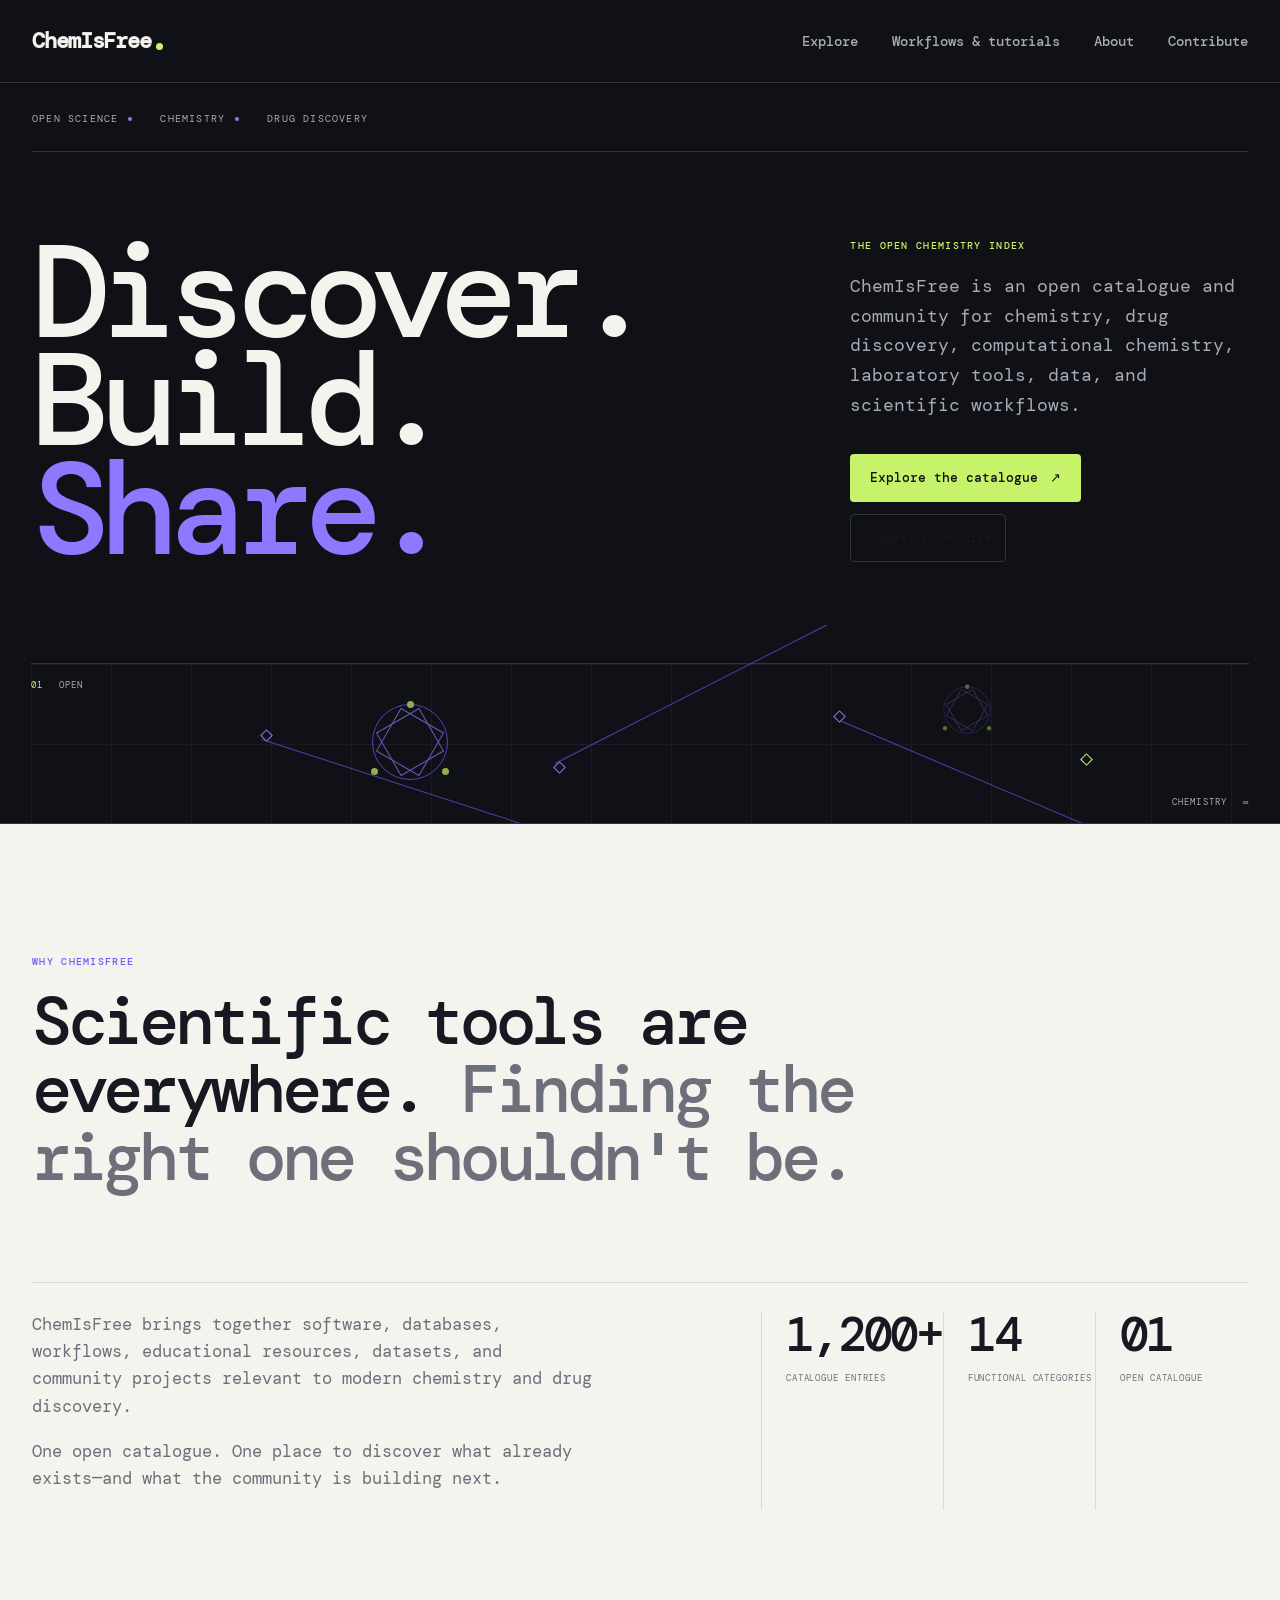
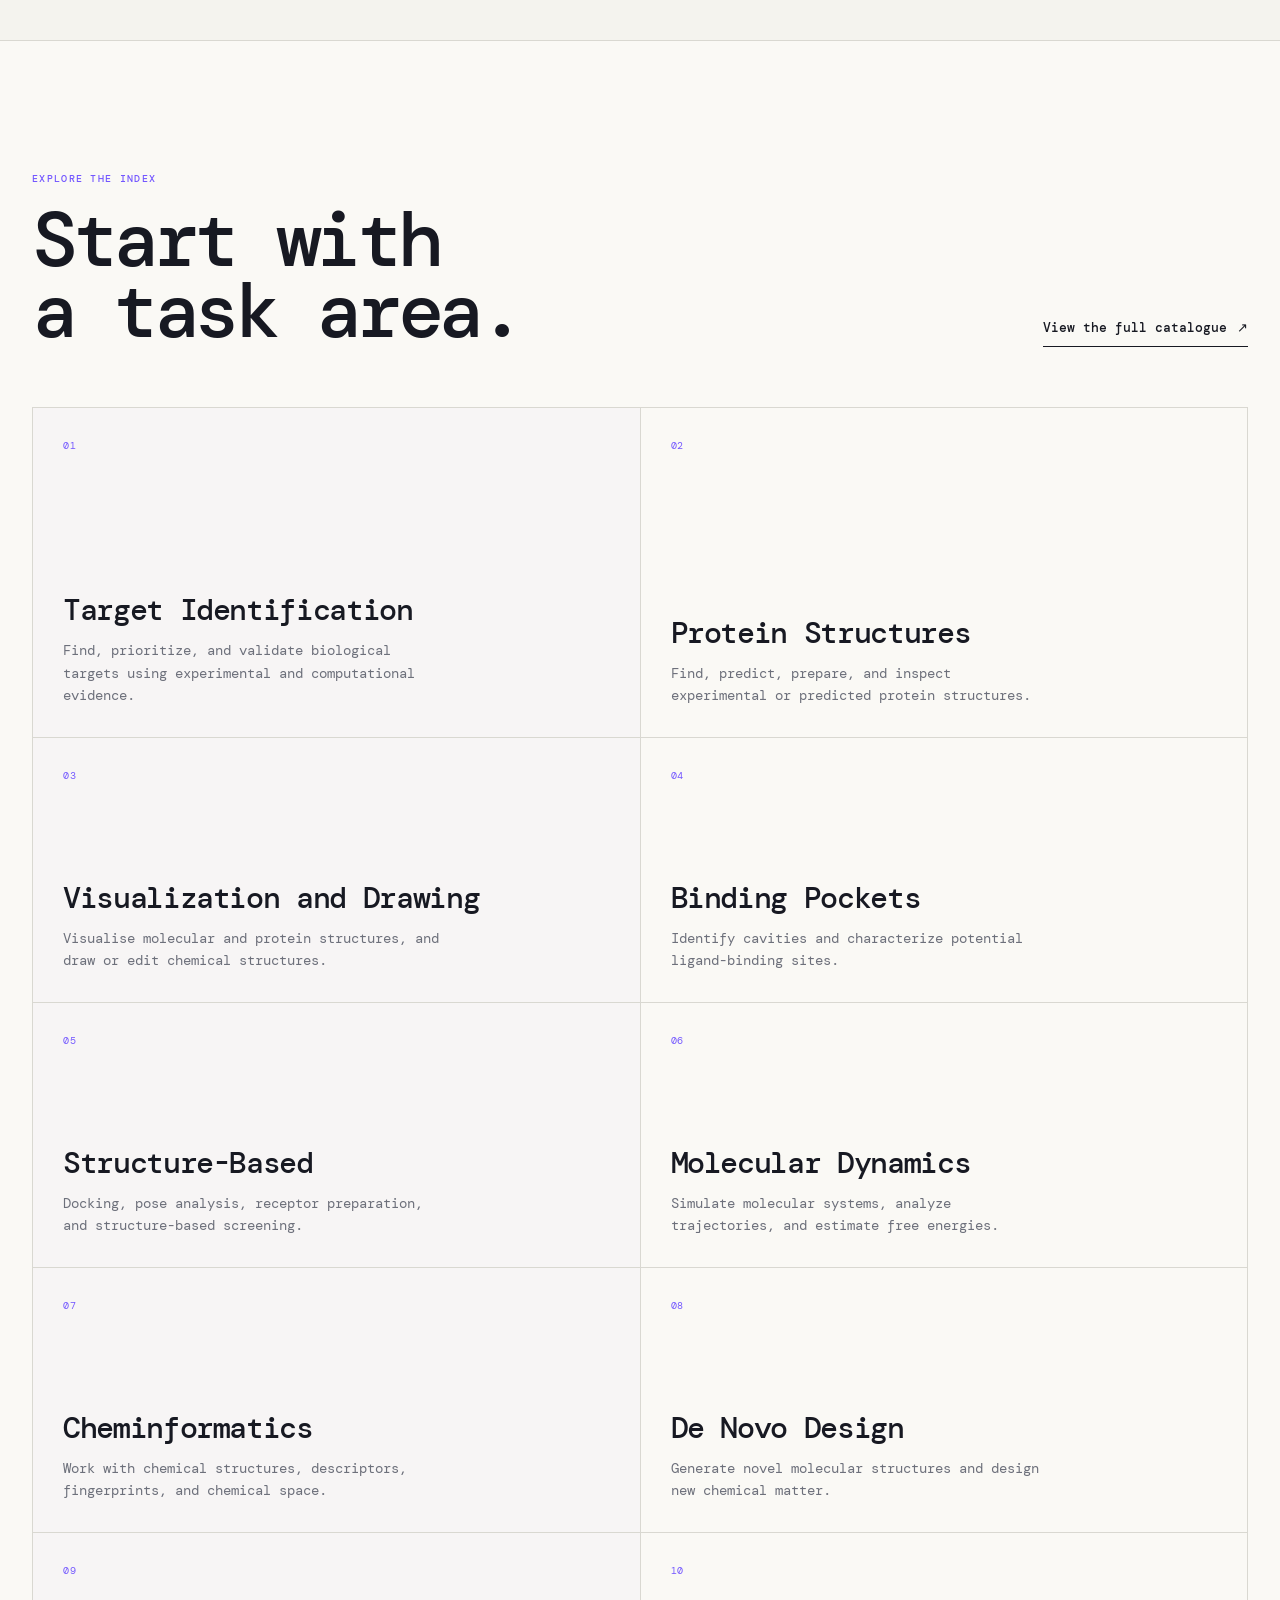
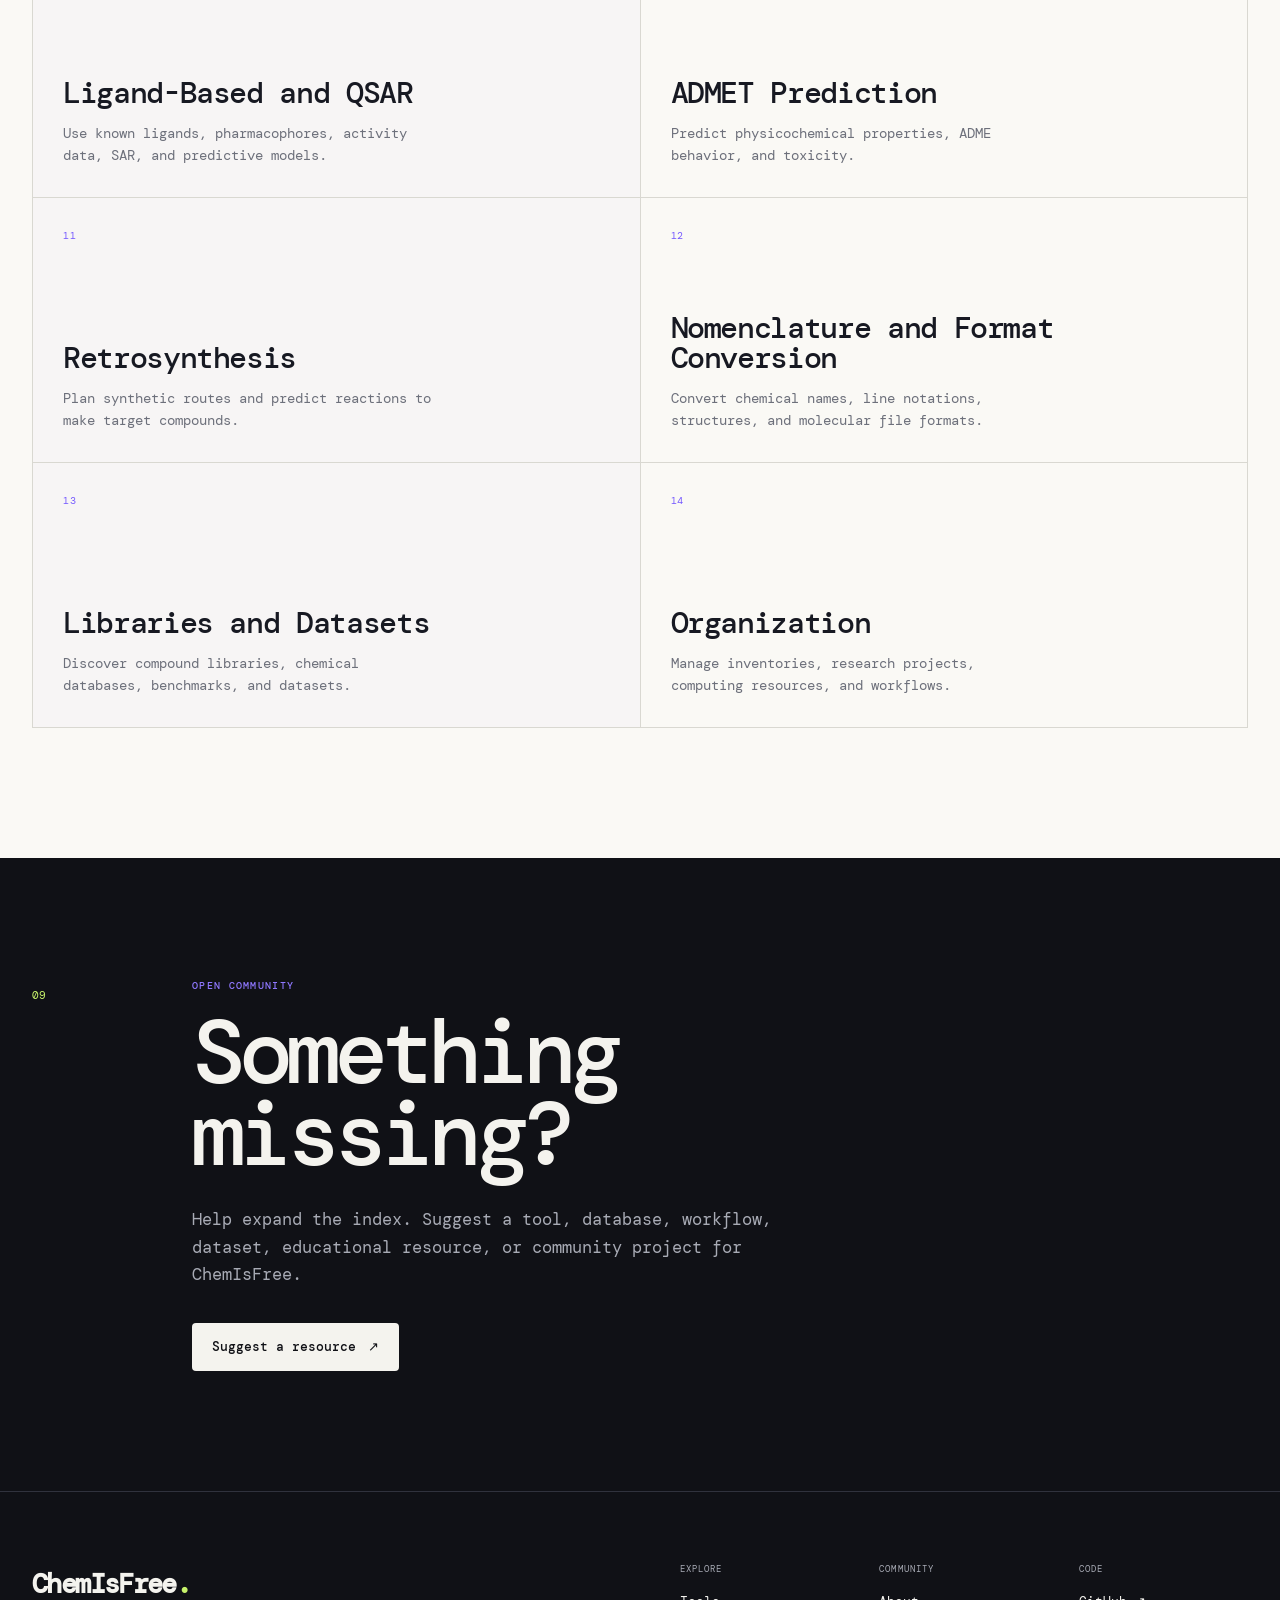
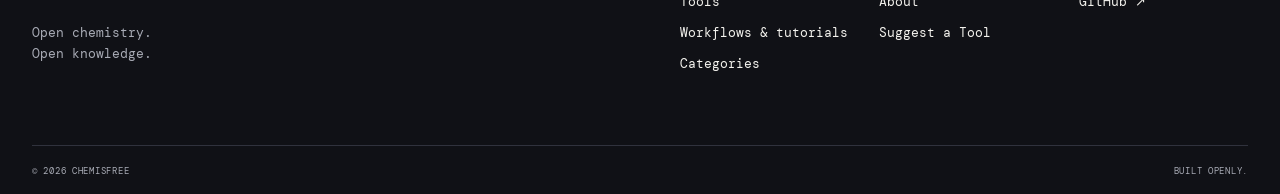
==== commit 18e00bac: "Update Visualization and Drawing category card" ====
--- a/index.html
+++ b/index.html
@@ -6,7 +6,7 @@
 
     <title>ChemIsFree — Open Chemistry & Drug Discovery</title>
 
-    <link rel="stylesheet" href="css/style.css?v=16">
+    <link rel="stylesheet" href="css/style.css?v=28">
 </head>
 
 <body>
@@ -225,7 +225,7 @@
 
                 <a href="tools.html?domain=visualization" class="category-card">
                     <span class="category-index">03</span>
-                    <div><h3>Visualization</h3><p>Explore molecular structures, complexes, trajectories, and scientific results.</p></div>
+                    <div><h3>Visualization and Drawing</h3><p>Visualise molecular and protein structures, and draw or edit chemical structures.</p></div>
                     <span class="category-arrow">↗</span>
                 </a>
 
--- a/css/style.css
+++ b/css/style.css
@@ -7181,3 +7181,248 @@
         font-size: 19px;
     }
 }
+
+
+/* Direct access links on compact catalogue cards. */
+.catalogue-card-status-link {
+    position: relative;
+    z-index: 2;
+    text-decoration: none;
+    cursor: pointer;
+}
+.catalogue-card-status-link:hover,
+.catalogue-card-status-link:focus-visible {
+    text-decoration: underline;
+    text-underline-offset: 2px;
+    outline-color: var(--violet);
+}
+
+/* Compact tool details: description, link/citation row, then a single metadata grid. */
+.tool-detail-hero .container {
+    padding-bottom: 46px;
+}
+.tool-detail-hero-grid {
+    grid-template-columns: minmax(0, 1.25fr) minmax(245px, .6fr);
+    gap: 52px;
+    padding-top: 46px;
+}
+.tool-detail-heading h1 {
+    font-size: clamp(48px, 7vw, 88px);
+    line-height: .94;
+    overflow-wrap: break-word;
+    word-break: normal;
+}
+.tool-detail-heading > p,
+.tool-detail-heading > .tool-detail-full-description {
+    display: block;
+    max-height: none;
+    height: auto;
+    max-width: 820px;
+    margin: 24px 0 0;
+    overflow: visible;
+    text-overflow: clip;
+    white-space: normal;
+    overflow-wrap: break-word;
+    word-break: normal;
+    hyphens: auto;
+    -webkit-line-clamp: unset;
+    line-clamp: unset;
+    color: var(--text-on-dark-muted);
+    font-size: 16px;
+    line-height: 1.7;
+}
+.tool-detail-body {
+    padding: 36px 0 76px;
+}
+.tool-detail-compact-layout {
+    display: grid;
+    gap: 16px;
+    min-width: 0;
+}
+.tool-detail-link-citation-row {
+    display: grid;
+    grid-template-columns: repeat(2, minmax(0, 1fr));
+    gap: 14px;
+    align-items: stretch;
+}
+.tool-detail-link-citation-row.single-panel {
+    grid-template-columns: minmax(0, 1fr);
+}
+.tool-detail-link-citation-row .tool-section {
+    min-width: 0;
+    padding: 18px;
+    margin: 0;
+    border: 1px solid var(--line);
+    background: var(--white);
+}
+.tool-detail-link-citation-row .tool-section-label {
+    margin-bottom: 9px;
+}
+.tool-detail-link-citation-row .tool-section h2 {
+    margin: 0 0 13px;
+    font-size: 23px;
+    line-height: 1.1;
+    letter-spacing: -.04em;
+}
+.tool-detail-resource-panel .tool-external-links {
+    display: flex;
+    flex-wrap: wrap;
+    gap: 7px;
+}
+.tool-detail-resource-panel .external-link {
+    display: inline-flex;
+    justify-content: space-between;
+    align-items: center;
+    gap: 12px;
+    min-height: 38px;
+    flex: 1 1 145px;
+    max-width: 100%;
+    padding: 8px 10px;
+    border: 1px solid var(--line);
+    background: var(--paper);
+    color: var(--text);
+    font-size: 10px;
+    line-height: 1.4;
+    overflow-wrap: anywhere;
+}
+.tool-detail-resource-panel .external-link span {
+    color: var(--violet);
+    flex: 0 0 auto;
+}
+.tool-detail-citation-panel .tool-citation {
+    padding: 0;
+    border-left: 0;
+    background: transparent;
+    font-size: 11px;
+    line-height: 1.55;
+    color: var(--text-muted);
+    overflow-wrap: break-word;
+}
+.tool-detail-citation-panel .tool-citation p + p {
+    margin-top: 7px;
+}
+.tool-detail-citation-panel .tool-citation a {
+    display: inline;
+    color: var(--text);
+    text-decoration: underline;
+    text-decoration-color: var(--line-dark);
+    text-underline-offset: 3px;
+    overflow-wrap: anywhere;
+}
+.tool-detail-citation-panel .tool-citation a:hover {
+    color: var(--violet);
+}
+.tool-detail-citation-panel .tool-citation a span {
+    color: var(--violet);
+    margin-left: 4px;
+}
+.tool-info-availability {
+    min-width: 0;
+    padding: 18px 20px 14px;
+    margin: 0;
+}
+.tool-info-availability .tool-info-card-heading {
+    padding-bottom: 11px;
+    margin-bottom: 2px;
+}
+.tool-info-availability .tool-info-card-heading h2 {
+    font-size: 22px;
+}
+.tool-info-availability-grid {
+    display: grid;
+    grid-template-columns: repeat(4, minmax(0, 1fr));
+    margin: 0;
+}
+.tool-info-cell {
+    min-width: 0;
+    padding: 13px 14px 12px 0;
+    margin-right: 14px;
+    border-bottom: 1px solid var(--line);
+}
+.tool-info-cell dt {
+    margin: 0 0 5px;
+    color: var(--text-muted);
+    font-family: var(--font-mono);
+    font-size: 7px;
+    letter-spacing: .1em;
+    text-transform: uppercase;
+}
+.tool-info-cell dd {
+    margin: 0;
+    color: var(--text);
+    font-size: 11px;
+    line-height: 1.5;
+    overflow-wrap: break-word;
+    word-break: normal;
+}
+.tool-info-availability .tool-interface-confidence-note {
+    margin: 10px 0 0;
+    font-size: 10px;
+    line-height: 1.5;
+}
+.tool-detail-notes {
+    padding: 18px 20px;
+    margin: 0;
+    border: 1px solid var(--line);
+    background: var(--white);
+}
+.tool-detail-notes .tool-section-label {
+    margin-bottom: 8px;
+}
+.tool-detail-notes h2 {
+    margin: 0 0 8px;
+    font-size: 20px;
+}
+.tool-detail-notes p {
+    max-width: none;
+    font-size: 12px;
+    line-height: 1.6;
+}
+@media (max-width: 1000px) {
+    .tool-detail-link-citation-row {
+        grid-template-columns: repeat(2, minmax(0, 1fr));
+    }
+    .tool-info-availability-grid {
+        grid-template-columns: repeat(3, minmax(0, 1fr));
+    }
+}
+@media (max-width: 700px) {
+    .tool-detail-hero .container {
+        padding-bottom: 42px;
+    }
+    .tool-detail-hero-grid {
+        padding-top: 38px;
+        gap: 28px;
+    }
+    .tool-detail-heading h1 {
+        font-size: clamp(44px, 13vw, 68px);
+    }
+    .tool-detail-heading > p,
+    .tool-detail-heading > .tool-detail-full-description {
+        margin-top: 18px;
+        font-size: 14px;
+        line-height: 1.7;
+    }
+    .tool-detail-body {
+        padding: 24px 0 56px;
+    }
+    .tool-detail-link-citation-row,
+    .tool-detail-link-citation-row.single-panel {
+        grid-template-columns: minmax(0, 1fr);
+    }
+    .tool-info-availability-grid {
+        grid-template-columns: repeat(2, minmax(0, 1fr));
+    }
+    .tool-info-cell {
+        padding-right: 10px;
+        margin-right: 10px;
+    }
+}
+@media (max-width: 380px) {
+    .tool-info-availability-grid {
+        grid-template-columns: minmax(0, 1fr);
+    }
+    .tool-info-cell {
+        margin-right: 0;
+    }
+}
